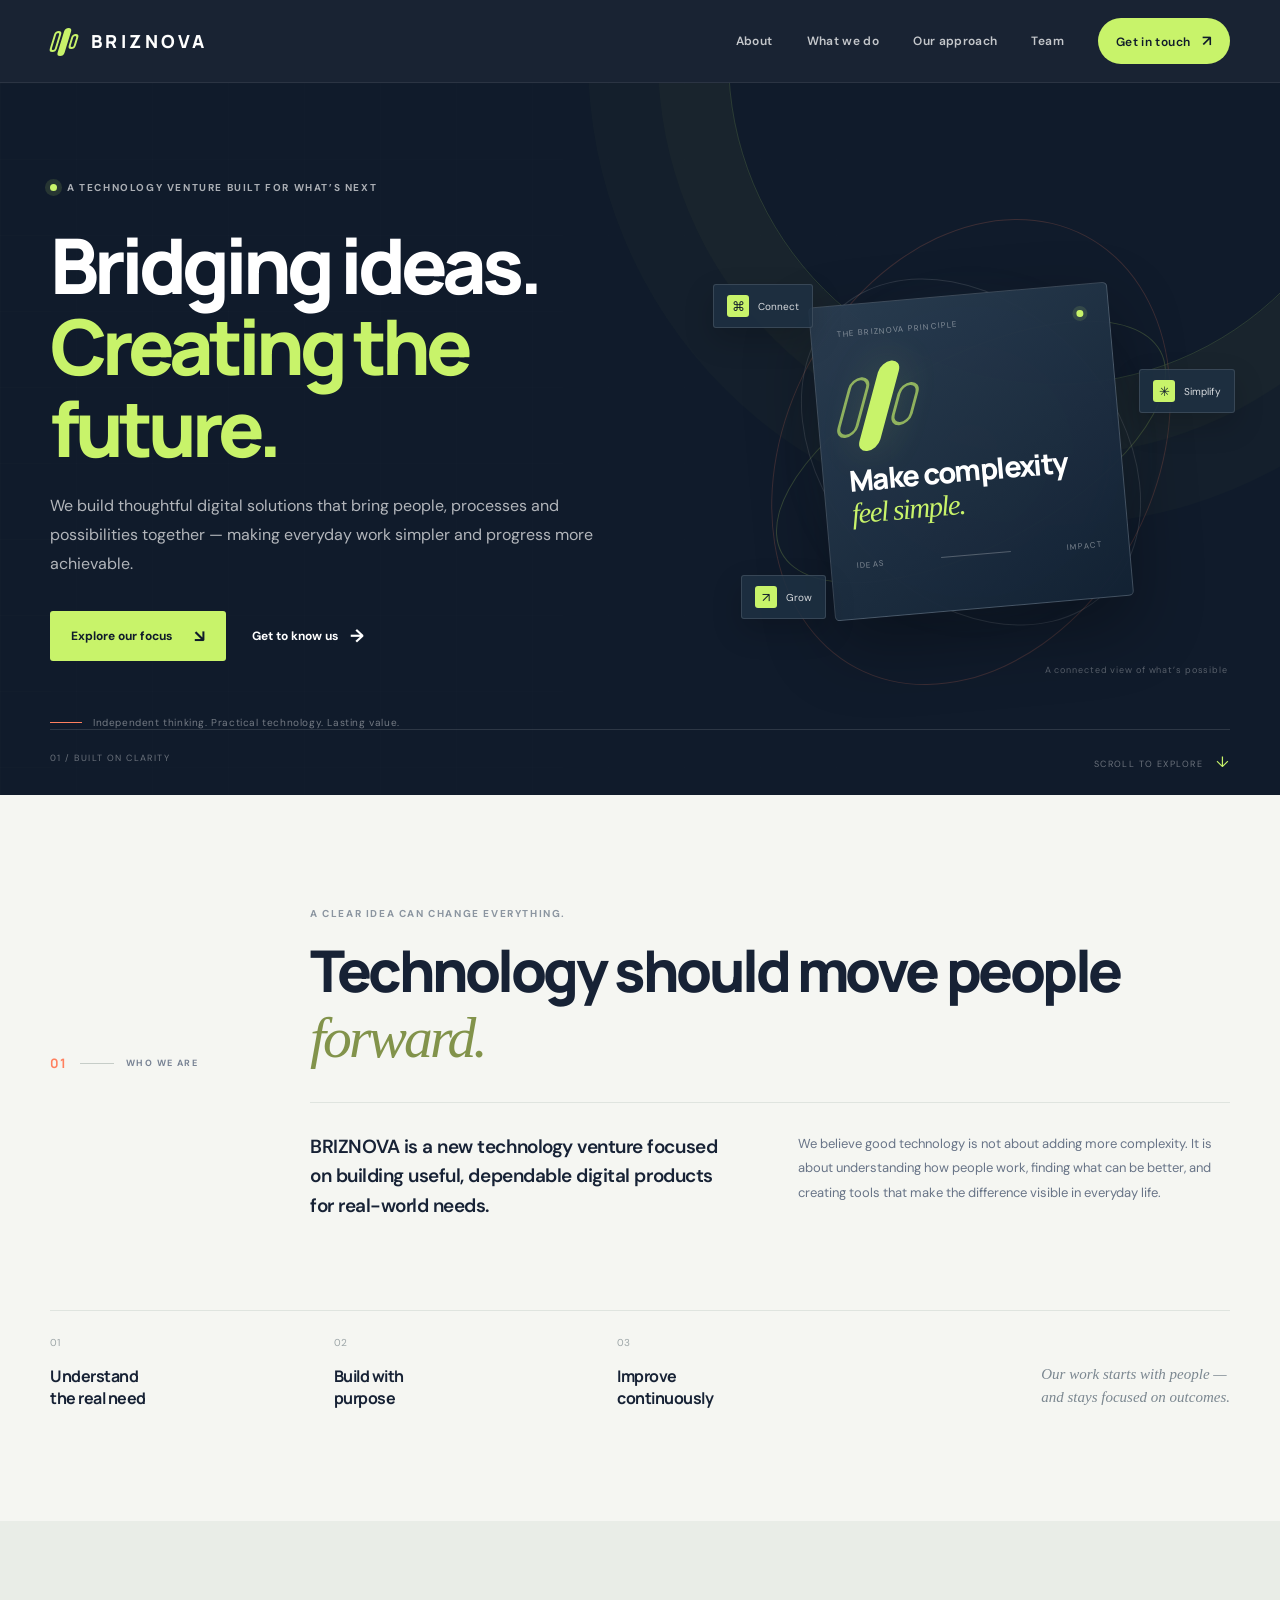
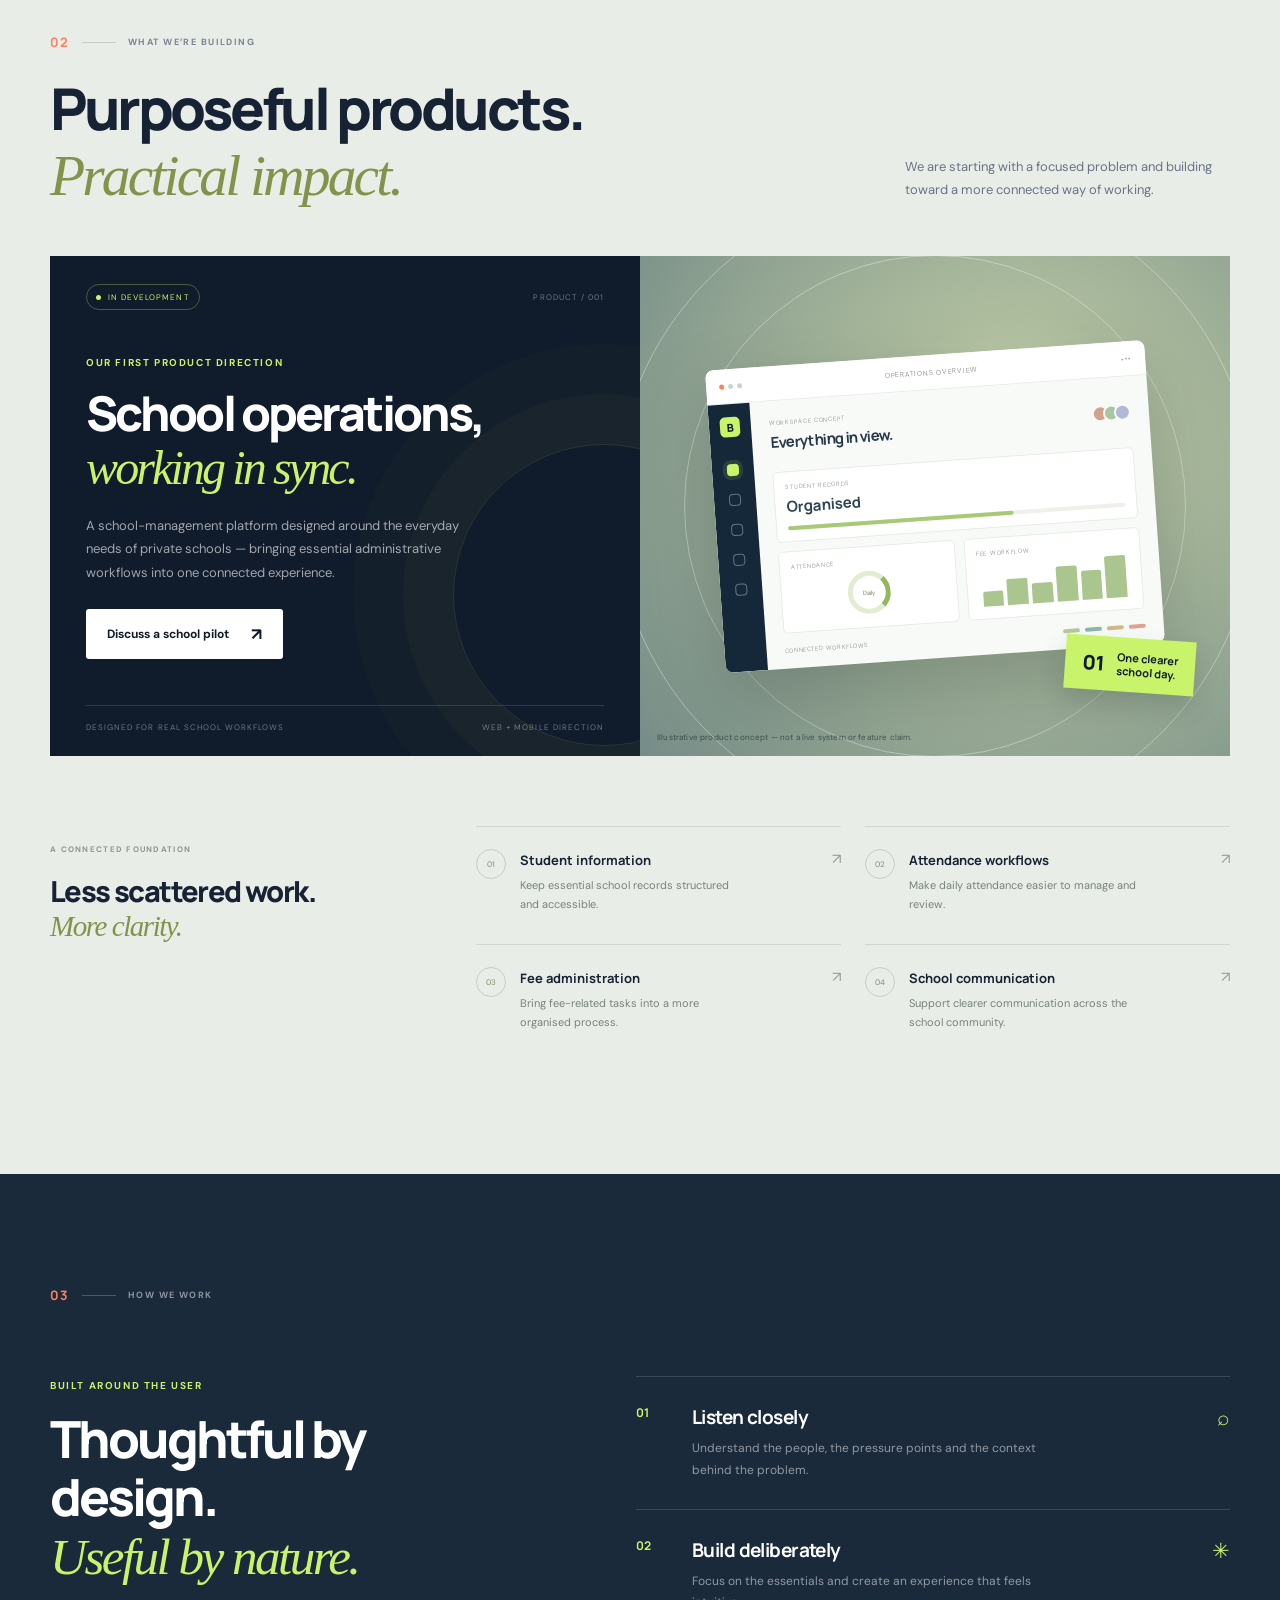
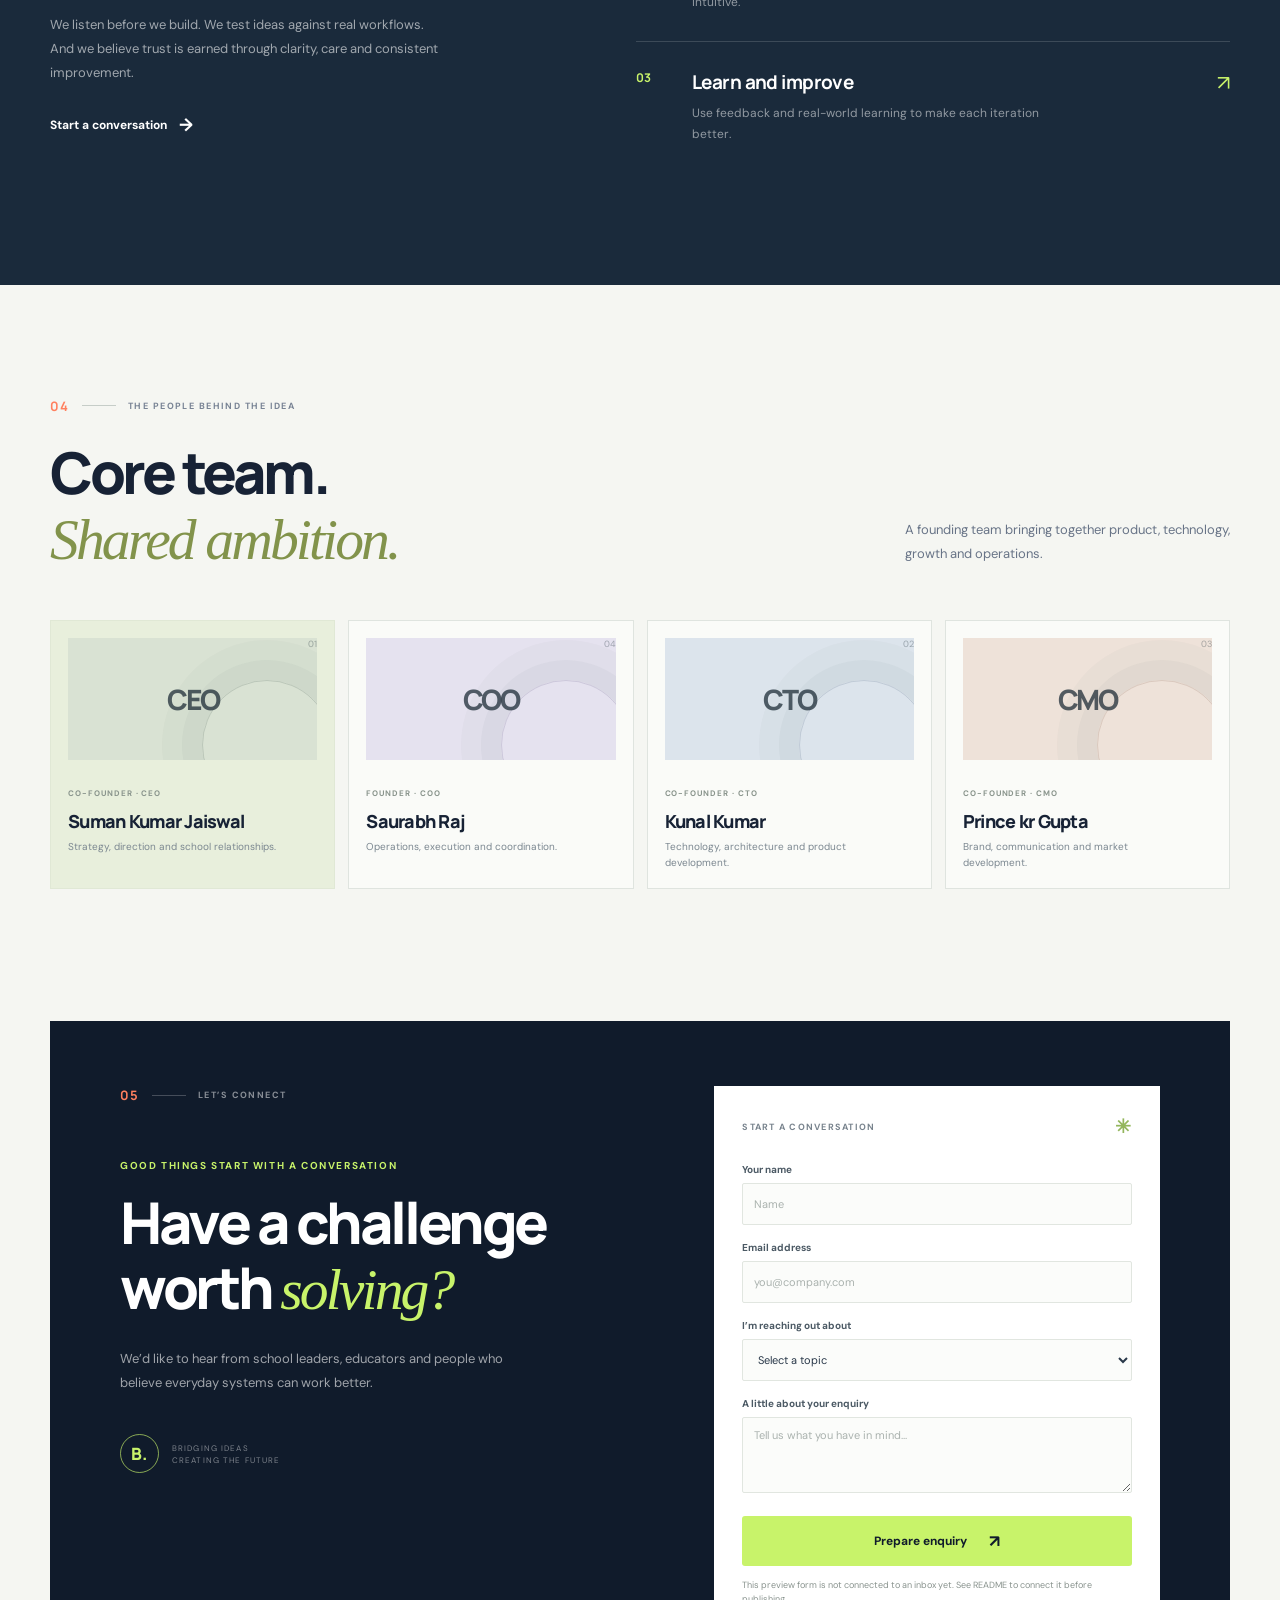
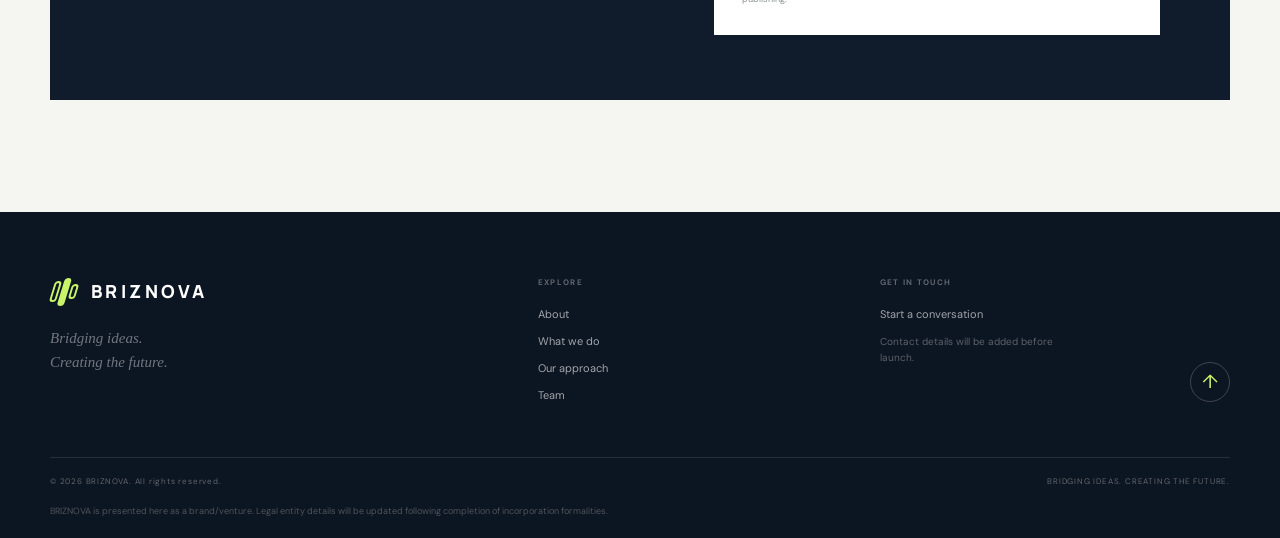
==== index.html @ 57940659 "fixed small issue" ====
<!DOCTYPE html>
<html lang="en">
<head>
  <meta charset="UTF-8" />
  <meta name="viewport" content="width=device-width, initial-scale=1.0" />
  <meta name="theme-color" content="#101b2b" />
  <meta name="description" content="BRIZNOVA builds thoughtful technology that connects people, simplifies operations and helps organisations move forward." />
  <meta property="og:title" content="BRIZNOVA — Bridging Ideas. Creating the Future." />
  <meta property="og:description" content="Practical technology. Connected experiences. A better way forward." />
  <meta property="og:type" content="website" />
  <title>BRIZNOVA — Bridging Ideas. Creating the Future.</title>
  <link rel="preconnect" href="https://fonts.googleapis.com" />
  <link rel="preconnect" href="https://fonts.gstatic.com" crossorigin />
  <link href="https://fonts.googleapis.com/css2?family=DM+Sans:wght@400;500;600;700&family=Manrope:wght@400;500;600;700;800&display=swap" rel="stylesheet" />
  <link rel="stylesheet" href="styles.css" />
</head>
<body>
  <a class="skip-link" href="#main">Skip to content</a>

  <header class="site-header" id="top">
    <div class="container nav-wrap">
      <a class="brand" href="#top" aria-label="BRIZNOVA home">
        <span class="brand-mark" aria-hidden="true"><span></span><span></span><span></span></span>
        <span class="brand-name">BRIZNOVA</span>
      </a>

      <button class="menu-toggle" type="button" aria-label="Open navigation" aria-expanded="false" aria-controls="primary-nav">
        <span></span><span></span>
      </button>

      <nav class="primary-nav" id="primary-nav" aria-label="Main navigation">
        <a href="#about">About</a>
        <a href="#focus">What we do</a>
        <a href="#approach">Our approach</a>
        <a href="#team">Team</a>
        <a class="nav-cta" href="#contact">Get in touch <span aria-hidden="true">↗</span></a>
      </nav>
    </div>
  </header>

  <main id="main">
    <section class="hero section-dark">
      <div class="hero-grid" aria-hidden="true"></div>
      <div class="container hero-inner">
        <div class="hero-copy reveal">
          <div class="eyebrow eyebrow-light"><span class="eyebrow-dot"></span> A technology venture built for what’s next</div>
          <h1>Bridging ideas.<br /><span class="text-gradient">Creating the future.</span></h1>
          <p class="hero-lede">We build thoughtful digital solutions that bring people, processes and possibilities together — making everyday work simpler and progress more achievable.</p>
          <div class="hero-actions">
            <a class="button button-lime" href="#focus">Explore our focus <span aria-hidden="true">↘</span></a>
            <a class="text-link text-link-light" href="#about">Get to know us <span aria-hidden="true">→</span></a>
          </div>
          <div class="hero-note"><span class="note-line"></span> Independent thinking. Practical technology. Lasting value.</div>
        </div>

        <div class="hero-art reveal" aria-label="Abstract illustration of connected systems">
          <div class="orbit orbit-one"></div>
          <div class="orbit orbit-two"></div>
          <div class="orbit orbit-three"></div>
          <div class="art-glow"></div>
          <div class="core-card">
            <div class="core-top"><span class="core-label">THE BRIZNOVA PRINCIPLE</span><span class="core-indicator"></span></div>
            <div class="core-symbol"><span class="symbol-a"></span><span class="symbol-b"></span><span class="symbol-c"></span></div>
            <div class="core-title">Make complexity<br /><em>feel simple.</em></div>
            <div class="core-bottom"><span>IDEAS</span><span class="core-dash"></span><span>IMPACT</span></div>
          </div>
          <div class="float-tag tag-connect"><span class="tag-icon">⌘</span><span>Connect</span></div>
          <div class="float-tag tag-simplify"><span class="tag-icon">✳</span><span>Simplify</span></div>
          <div class="float-tag tag-grow"><span class="tag-icon">↗</span><span>Grow</span></div>
          <div class="art-caption">A connected view of what’s possible</div>
        </div>
      </div>
      <div class="hero-bottom container"><span>01 / BUILT ON CLARITY</span><span class="scroll-cue">SCROLL TO EXPLORE <span aria-hidden="true">↓</span></span></div>
    </section>

    <section class="intro-section section-pad" id="about">
      <div class="container intro-grid">
        <div class="section-kicker reveal"><span>01</span><span class="kicker-line"></span><span>WHO WE ARE</span></div>
        <div class="intro-content reveal">
          <p class="overline">A clear idea can change everything.</p>
          <h2>Technology should move people <span class="serif-accent">forward.</span></h2>
          <div class="intro-lower">
            <p class="large-copy">BRIZNOVA is a new technology venture focused on building useful, dependable digital products for real-world needs.</p>
            <p class="body-copy">We believe good technology is not about adding more complexity. It is about understanding how people work, finding what can be better, and creating tools that make the difference visible in everyday life.</p>
          </div>
        </div>
      </div>
      <div class="container principle-row reveal">
        <div class="principle"><span class="principle-number">01</span><strong>Understand<br />the real need</strong></div>
        <div class="principle"><span class="principle-number">02</span><strong>Build with<br />purpose</strong></div>
        <div class="principle"><span class="principle-number">03</span><strong>Improve<br />continuously</strong></div>
        <div class="principle-note">Our work starts with people —<br />and stays focused on outcomes.</div>
      </div>
    </section>

    <section class="focus-section section-pad" id="focus">
      <div class="container">
        <div class="section-heading reveal">
          <div class="section-kicker"><span>02</span><span class="kicker-line"></span><span>WHAT WE’RE BUILDING</span></div>
          <div class="heading-row"><h2>Purposeful products.<br /><span class="serif-accent">Practical impact.</span></h2><p>We are starting with a focused problem and building toward a more connected way of working.</p></div>
        </div>

        <article class="product-card reveal">
          <div class="product-main">
            <div class="product-meta"><span class="status-pill"><span></span> IN DEVELOPMENT</span><span class="product-index">PRODUCT / 001</span></div>
            <div class="product-copy">
              <p class="overline overline-lime">OUR FIRST PRODUCT DIRECTION</p>
              <h3>School operations,<br /><em>working in sync.</em></h3>
              <p>A school-management platform designed around the everyday needs of private schools — bringing essential administrative workflows into one connected experience.</p>
              <a class="button button-light" href="#contact">Discuss a school pilot <span aria-hidden="true">↗</span></a>
            </div>
            <div class="product-foot"><span>DESIGNED FOR REAL SCHOOL WORKFLOWS</span><span>WEB + MOBILE DIRECTION</span></div>
          </div>
          <div class="product-visual" aria-label="Concept illustration of a school management dashboard">
            <div class="dashboard-window">
              <div class="window-bar"><div class="window-dots"><i></i><i></i><i></i></div><span>OPERATIONS OVERVIEW</span><span class="window-menu">•••</span></div>
              <div class="dashboard-body">
                <aside class="dashboard-rail"><div class="rail-logo">B</div><b class="rail-active"></b><b></b><b></b><b></b><b></b></aside>
                <div class="dashboard-content">
                  <div class="dashboard-greeting"><span><small>WORKSPACE CONCEPT</small><strong>Everything in view.</strong></span><span class="avatar-stack"><i></i><i></i><i></i></span></div>
                  <div class="metric-grid">
                    <div class="metric metric-wide"><small>STUDENT RECORDS</small><strong>Organised</strong><span class="metric-line"><i></i></span></div>
                    <div class="metric"><small>ATTENDANCE</small><div class="metric-ring"><span>Daily</span></div></div>
                    <div class="metric"><small>FEE WORKFLOW</small><div class="fee-bars"><i></i><i></i><i></i><i></i><i></i><i></i></div></div>
                  </div>
                  <div class="dashboard-bottom"><span>CONNECTED WORKFLOWS</span><div class="workflow-line"><i></i><i></i><i></i><i></i></div></div>
                </div>
              </div>
            </div>
            <div class="visual-sticker"><span>01</span><strong>One clearer<br />school day.</strong></div>
            <p class="visual-disclaimer">Illustrative product concept — not a live system or feature claim.</p>
          </div>
        </article>

        <div class="capability-grid reveal">
          <div class="capability-intro"><span class="mini-label">A CONNECTED FOUNDATION</span><h3>Less scattered work.<br /><span class="serif-accent">More clarity.</span></h3></div>
          <div class="capability"><span class="cap-icon">01</span><div><h4>Student information</h4><p>Keep essential school records structured and accessible.</p></div><span class="cap-arrow">↗</span></div>
          <div class="capability"><span class="cap-icon">02</span><div><h4>Attendance workflows</h4><p>Make daily attendance easier to manage and review.</p></div><span class="cap-arrow">↗</span></div>
          <div class="capability"><span class="cap-icon">03</span><div><h4>Fee administration</h4><p>Bring fee-related tasks into a more organised process.</p></div><span class="cap-arrow">↗</span></div>
          <div class="capability"><span class="cap-icon">04</span><div><h4>School communication</h4><p>Support clearer communication across the school community.</p></div><span class="cap-arrow">↗</span></div>
        </div>
      </div>
    </section>

    <section class="approach-section section-pad" id="approach">
      <div class="container approach-grid">
        <div class="approach-left reveal">
          <div class="section-kicker section-kicker-light"><span>03</span><span class="kicker-line"></span><span>HOW WE WORK</span></div>
          <p class="overline overline-lime">BUILT AROUND THE USER</p>
          <h2>Thoughtful by design.<br /><span class="serif-accent">Useful by nature.</span></h2>
          <p class="approach-text">We listen before we build. We test ideas against real workflows. And we believe trust is earned through clarity, care and consistent improvement.</p>
          <a class="text-link text-link-light" href="#contact">Start a conversation <span aria-hidden="true">→</span></a>
        </div>
        <div class="approach-steps reveal">
          <div class="approach-step"><span>01</span><div><h3>Listen closely</h3><p>Understand the people, the pressure points and the context behind the problem.</p></div><span class="step-symbol">⌕</span></div>
          <div class="approach-step"><span>02</span><div><h3>Build deliberately</h3><p>Focus on the essentials and create an experience that feels intuitive.</p></div><span class="step-symbol">✳</span></div>
          <div class="approach-step"><span>03</span><div><h3>Learn and improve</h3><p>Use feedback and real-world learning to make each iteration better.</p></div><span class="step-symbol">↗</span></div>
        </div>
      </div>
    </section>

    <section class="team-section section-pad" id="team">
      <div class="container">
        <div class="section-heading reveal">
          <div class="section-kicker"><span>04</span><span class="kicker-line"></span><span>THE PEOPLE BEHIND THE IDEA</span></div>
          <div class="heading-row"><h2>Core team.<br /><span class="serif-accent">Shared ambition.</span></h2><p>A founding team bringing together product, technology, growth and operations.</p></div>
        </div>
        <div class="team-grid reveal">
          <article class="team-card team-card-featured"><div class="team-avatar avatar-one"><span>CEO</span><i></i></div><div class="team-info"><span class="team-role">CO-FOUNDER · CEO</span><h3>Suman Kumar Jaiswal</h3><p>Strategy, direction and school relationships.</p></div><span class="team-card-number">01</span></article>
          <article class="team-card"><div class="team-avatar avatar-four"><span>COO</span><i></i></div><div class="team-info"><span class="team-role">FOUNDER · COO</span><h3>Saurabh Raj</h3><p>Operations, execution and coordination.</p></div><span class="team-card-number">04</span></article>
          <article class="team-card"><div class="team-avatar avatar-two"><span>CTO</span><i></i></div><div class="team-info"><span class="team-role">CO-FOUNDER · CTO</span><h3>Kunal Kumar</h3><p>Technology, architecture and product development.</p></div><span class="team-card-number">02</span></article>
          <article class="team-card"><div class="team-avatar avatar-three"><span>CMO</span><i></i></div><div class="team-info"><span class="team-role">CO-FOUNDER · CMO</span><h3>Prince kr Gupta</h3><p>Brand, communication and market development.</p></div><span class="team-card-number">03</span></article>
        </div>
        <!-- <p class="team-note">Founder names and role descriptions are editable in <code>index.html</code>. Add approved biographies and photographs when ready.</p> -->
      </div>
    </section>

    <section class="contact-section section-pad" id="contact">
      <div class="container contact-panel reveal">
        <div class="contact-copy">
          <div class="section-kicker section-kicker-light"><span>05</span><span class="kicker-line"></span><span>LET’S CONNECT</span></div>
          <p class="overline overline-lime">GOOD THINGS START WITH A CONVERSATION</p>
          <h2>Have a challenge<br />worth <span class="serif-accent">solving?</span></h2>
          <p>We’d like to hear from school leaders, educators and people who believe everyday systems can work better.</p>
          <div class="contact-stamp"><span class="stamp-mark">B.</span><span>BRIDGING IDEAS<br />CREATING THE FUTURE</span></div>
        </div>
        <div class="contact-form-wrap">
          <form class="contact-form" id="contact-form">
            <div class="form-heading"><span>START A CONVERSATION</span><span class="form-star">✳</span></div>
            <label for="name">Your name</label>
            <input id="name" name="name" type="text" placeholder="Name" autocomplete="name" required />
            <label for="email">Email address</label>
            <input id="email" name="email" type="email" placeholder="you@company.com" autocomplete="email" required />
            <label for="interest">I’m reaching out about</label>
            <select id="interest" name="interest" required>
              <option value="" disabled selected>Select a topic</option>
              <option>School pilot or product discussion</option>
              <option>Partnership</option>
              <option>General enquiry</option>
            </select>
            <label for="message">A little about your enquiry</label>
            <textarea id="message" name="message" rows="3" placeholder="Tell us what you have in mind..."></textarea>
            <button class="button button-lime form-submit" type="submit">Prepare enquiry <span aria-hidden="true">↗</span></button>
            <p class="form-status" id="form-status" role="status" aria-live="polite">This preview form is not connected to an inbox yet. See README to connect it before publishing.</p>
          </form>
        </div>
      </div>
    </section>
  </main>

  <footer class="site-footer">
    <div class="container footer-main">
      <div class="footer-brand-block">
        <a class="brand brand-footer" href="#top" aria-label="BRIZNOVA home"><span class="brand-mark" aria-hidden="true"><span></span><span></span><span></span></span><span class="brand-name">BRIZNOVA</span></a>
        <p>Bridging ideas.<br />Creating the future.</p>
      </div>
      <div class="footer-links"><span class="footer-label">EXPLORE</span><a href="#about">About</a><a href="#focus">What we do</a><a href="#approach">Our approach</a><a href="#team">Team</a></div>
      <div class="footer-links"><span class="footer-label">GET IN TOUCH</span><a href="#contact">Start a conversation</a><span class="footer-muted">Contact details will be added before launch.</span></div>
      <a class="back-top" href="#top" aria-label="Back to top">↑</a>
    </div>
    <div class="container footer-bottom"><span>© <span id="current-year"></span> BRIZNOVA. All rights reserved.</span><span>BRIDGING IDEAS. CREATING THE FUTURE.</span></div>
    <div class="container legal-note">BRIZNOVA is presented here as a brand/venture. Legal entity details will be updated following completion of incorporation formalities.</div>
  </footer>

  <script src="script.js"></script>
</body>
</html>
---- styles.css ----
:root {
  --navy: #101b2b;
  --navy-2: #17263b;
  --ink: #172235;
  --muted: #687487;
  --paper: #f5f6f2;
  --white: #fff;
  --line: #dfe4df;
  --lime: #c8f36a;
  --lime-2: #d9fb8e;
  --orange: #ff805f;
  --font-body: "DM Sans", sans-serif;
  --font-display: "Manrope", sans-serif;
  --container: 1180px;
}

* { box-sizing: border-box; }
html { scroll-behavior: smooth; scroll-padding-top: 86px; }
body { margin: 0; color: var(--ink); background: var(--paper); font-family: var(--font-body); -webkit-font-smoothing: antialiased; }
a { color: inherit; text-decoration: none; }
button, input, select, textarea { font: inherit; }
button, a { -webkit-tap-highlight-color: transparent; }
.container { width: min(var(--container), calc(100% - 56px)); margin: 0 auto; }
.section-pad { padding: 112px 0; }
.skip-link { position: absolute; top: -60px; left: 16px; z-index: 1000; padding: 12px 16px; background: var(--lime); color: var(--navy); border-radius: 8px; font-weight: 700; }
.skip-link:focus { top: 12px; }

/* Header */
.site-header { position: sticky; top: 0; z-index: 50; background: rgba(16, 27, 43, .96); border-bottom: 1px solid rgba(255,255,255,.08); backdrop-filter: blur(16px); }
.nav-wrap { min-height: 82px; display: flex; align-items: center; justify-content: space-between; gap: 36px; }
.brand { display: inline-flex; align-items: center; gap: 12px; color: #fff; white-space: nowrap; }
.brand-name { font: 800 18px/1 var(--font-display); letter-spacing: .19em; }
.brand-mark { width: 29px; height: 29px; display: inline-flex; align-items: center; justify-content: center; gap: 2px; transform: skew(-17deg); }
.brand-mark span { display: block; height: 21px; width: 7px; border: 2px solid var(--lime); border-radius: 5px; }
.brand-mark span:nth-child(2) { height: 28px; background: var(--lime); }
.brand-mark span:nth-child(3) { height: 15px; }
.primary-nav { display: flex; align-items: center; gap: 34px; color: rgba(255,255,255,.75); font-size: 12px; font-weight: 600; letter-spacing: .03em; }
.primary-nav a:not(.nav-cta) { transition: color .2s ease; }
.primary-nav a:not(.nav-cta):hover { color: var(--lime); }
.nav-cta { color: var(--navy); background: var(--lime); border-radius: 999px; padding: 13px 18px; transition: transform .2s ease, background .2s ease; }
.nav-cta:hover { transform: translateY(-2px); background: var(--lime-2); }
.nav-cta span { margin-left: 8px; font-size: 15px; }
.menu-toggle { display: none; }

/* Hero */
.section-dark { position: relative; overflow: hidden; color: #fff; background: var(--navy); }
.hero { min-height: 675px; padding: 92px 0 0; }
.hero-grid { position: absolute; inset: 0; opacity: .2; background-image: linear-gradient(rgba(255,255,255,.045) 1px, transparent 1px), linear-gradient(90deg, rgba(255,255,255,.045) 1px, transparent 1px); background-size: 76px 76px; mask-image: linear-gradient(90deg, black, transparent 88%); }
.hero::before { content: ""; position: absolute; width: 650px; height: 650px; top: -350px; right: -100px; border-radius: 50%; border: 1px solid rgba(200,243,106,.15); box-shadow: 0 0 0 70px rgba(200,243,106,.025), 0 0 0 140px rgba(200,243,106,.018); }
.hero-inner { position: relative; z-index: 1; display: grid; grid-template-columns: 1.08fr .92fr; align-items: center; gap: 52px; min-height: 510px; }
.eyebrow, .overline, .mini-label, .footer-label { font-size: 10px; font-weight: 700; letter-spacing: .16em; text-transform: uppercase; }
.eyebrow { display: inline-flex; align-items: center; gap: 10px; }
.eyebrow-light { color: rgba(255,255,255,.65); }
.eyebrow-dot { width: 7px; height: 7px; border-radius: 50%; background: var(--lime); box-shadow: 0 0 0 5px rgba(200,243,106,.12); }
h1, h2, h3, h4, p { margin-top: 0; }
.hero h1 { margin: 28px 0 24px; font: 800 clamp(48px, 6vw, 78px)/1.06 var(--font-display); letter-spacing: -.065em; }
.text-gradient { color: var(--lime); }
.hero-lede { max-width: 555px; margin-bottom: 32px; color: rgba(255,255,255,.68); font-size: 16px; line-height: 1.8; }
.hero-actions { display: flex; align-items: center; gap: 26px; flex-wrap: wrap; }
.button { display: inline-flex; align-items: center; justify-content: center; gap: 22px; min-height: 50px; padding: 0 21px; border: 0; border-radius: 3px; font-size: 12px; font-weight: 700; cursor: pointer; transition: transform .2s ease, box-shadow .2s ease, background .2s ease; }
.button:hover { transform: translateY(-3px); box-shadow: 0 10px 24px rgba(0,0,0,.14); }
.button-lime { color: var(--navy); background: var(--lime); }
.button-lime:hover { background: var(--lime-2); }
.button span { font-size: 17px; }
.text-link { display: inline-flex; align-items: center; gap: 12px; font-size: 12px; font-weight: 700; }
.text-link span { font-size: 18px; transition: transform .2s ease; }
.text-link:hover span { transform: translateX(4px); }
.text-link-light { color: #fff; }
.hero-note { display: flex; align-items: center; gap: 11px; margin-top: 55px; color: rgba(255,255,255,.42); font-size: 10px; letter-spacing: .06em; }
.note-line { width: 32px; height: 1px; background: var(--orange); }
.hero-bottom { position: relative; display: flex; justify-content: space-between; padding: 22px 0 23px; border-top: 1px solid rgba(255,255,255,.12); color: rgba(255,255,255,.38); font-size: 9px; letter-spacing: .16em; }
.scroll-cue span { color: var(--lime); margin-left: 9px; font-size: 15px; }

/* Hero illustration */
.hero-art { position: relative; min-height: 465px; display: flex; align-items: center; justify-content: center; }
.art-glow { position: absolute; width: 350px; height: 350px; border-radius: 50%; background: radial-gradient(circle, rgba(200,243,106,.16), rgba(97,142,146,.09) 44%, transparent 70%); filter: blur(15px); }
.orbit { position: absolute; border: 1px solid rgba(200,243,106,.2); border-radius: 50%; transform: rotate(-28deg); }
.orbit-one { width: 430px; height: 190px; }
.orbit-two { width: 390px; height: 290px; transform: rotate(47deg); border-color: rgba(255,255,255,.12); }
.orbit-three { width: 490px; height: 370px; transform: rotate(-62deg); border-color: rgba(255,128,95,.18); }
.core-card { position: relative; z-index: 2; width: 300px; min-height: 315px; padding: 23px 25px; background: linear-gradient(145deg, rgba(42,61,81,.96), rgba(19,34,52,.96)); border: 1px solid rgba(255,255,255,.16); border-radius: 5px; box-shadow: 0 28px 70px rgba(0,0,0,.32); transform: rotate(-5deg); }
.core-top, .core-bottom { display: flex; align-items: center; justify-content: space-between; }
.core-label { color: rgba(255,255,255,.44); font-size: 8px; letter-spacing: .15em; }
.core-indicator { width: 7px; height: 7px; background: var(--lime); border-radius: 50%; box-shadow: 0 0 0 4px rgba(200,243,106,.12); }
.core-symbol { display: flex; align-items: center; gap: 5px; height: 105px; margin-top: 17px; }
.core-symbol span { width: 21px; border: 3px solid var(--lime); border-radius: 12px; transform: skew(-20deg); }
.symbol-a { height: 59px; opacity: .65; }
.symbol-b { height: 88px; background: var(--lime); box-shadow: 0 0 40px rgba(200,243,106,.2); }
.symbol-c { height: 42px; opacity: .65; }
.core-title { margin-top: 4px; color: #fff; font: 800 29px/1.12 var(--font-display); letter-spacing: -.055em; }
.core-title em { color: var(--lime); font-family: Georgia, serif; font-weight: 400; }
.core-bottom { margin-top: 30px; color: rgba(255,255,255,.43); font-size: 8px; letter-spacing: .17em; }
.core-dash { width: 70px; height: 1px; background: rgba(255,255,255,.25); }
.float-tag { position: absolute; z-index: 3; display: flex; align-items: center; gap: 9px; padding: 10px 13px; border: 1px solid rgba(255,255,255,.12); border-radius: 3px; background: rgba(30,48,67,.88); color: rgba(255,255,255,.83); font-size: 10px; box-shadow: 0 12px 30px rgba(0,0,0,.18); }
.tag-icon { display: grid; place-items: center; width: 22px; height: 22px; color: var(--navy); background: var(--lime); border-radius: 3px; font-size: 13px; }
.tag-connect { top: 65px; left: 2px; }
.tag-simplify { right: -5px; top: 150px; }
.tag-grow { bottom: 65px; left: 30px; }
.art-caption { position: absolute; bottom: 8px; right: 2px; color: rgba(255,255,255,.3); font-size: 9px; letter-spacing: .1em; }

/* Intro */
.intro-section { background: var(--paper); }
.intro-grid { display: grid; grid-template-columns: 220px 1fr; gap: 40px; }
.section-kicker { display: flex; align-items: center; gap: 12px; color: #788394; font-size: 9px; font-weight: 700; letter-spacing: .16em; }
.section-kicker > span:first-child { color: var(--orange); font: 700 13px var(--font-display); }
.kicker-line { width: 34px; height: 1px; background: #c6cdc8; }
.overline { margin-bottom: 18px; color: #8b95a0; }
.intro-content h2, .section-heading h2, .approach-left h2, .contact-copy h2 { margin: 0; font: 800 clamp(38px, 4.5vw, 58px)/1.13 var(--font-display); letter-spacing: -.06em; }
.serif-accent { color: #82934b; font-family: Georgia, serif; font-weight: 400; font-style: italic; letter-spacing: -.05em; }
.intro-lower { display: grid; grid-template-columns: 1fr 1fr; gap: 55px; margin-top: 32px; padding-top: 29px; border-top: 1px solid var(--line); }
.large-copy { max-width: 410px; margin: 0; font-size: 19px; line-height: 1.55; font-weight: 600; letter-spacing: -.025em; }
.body-copy { max-width: 450px; margin: 0; color: var(--muted); font-size: 13px; line-height: 1.9; }
.principle-row { display: grid; grid-template-columns: repeat(3, 1fr) 1.25fr; gap: 20px; margin-top: 90px; padding-top: 25px; border-top: 1px solid var(--line); }
.principle { display: flex; flex-direction: column; gap: 17px; }
.principle-number { color: #9ca5a7; font-size: 10px; }
.principle strong { font: 700 16px/1.35 var(--font-display); letter-spacing: -.03em; }
.principle-note { align-self: end; justify-self: end; color: #7b8790; font: italic 15px/1.55 Georgia, serif; }

/* Focus */
.focus-section { background: #e9ede7; }
.section-heading { margin-bottom: 48px; }
.heading-row { display: flex; justify-content: space-between; align-items: end; gap: 35px; margin-top: 25px; }
.heading-row p { max-width: 325px; margin: 0 0 7px; color: var(--muted); font-size: 13px; line-height: 1.8; }
.product-card { display: grid; grid-template-columns: 1fr 1fr; min-height: 500px; overflow: hidden; background: var(--navy); color: #fff; }
.product-main { position: relative; display: flex; flex-direction: column; justify-content: space-between; min-height: 500px; padding: 28px 36px 24px; overflow: hidden; }
.product-main::after { content: ""; position: absolute; right: -115px; bottom: 10px; width: 300px; height: 300px; border: 1px solid rgba(200,243,106,.12); border-radius: 50%; box-shadow: 0 0 0 50px rgba(200,243,106,.025), 0 0 0 100px rgba(200,243,106,.02); }
.product-meta, .product-foot { position: relative; z-index: 1; display: flex; justify-content: space-between; align-items: center; gap: 15px; color: rgba(255,255,255,.4); font-size: 8px; letter-spacing: .13em; }
.status-pill { display: inline-flex; align-items: center; gap: 7px; padding: 7px 9px; border: 1px solid rgba(200,243,106,.3); border-radius: 50px; color: var(--lime); }
.status-pill span { width: 5px; height: 5px; background: var(--lime); border-radius: 50%; }
.product-copy { position: relative; z-index: 1; padding: 34px 0; }
.overline-lime { color: var(--lime); }
.product-copy h3 { margin: 0 0 19px; font: 800 clamp(34px, 4vw, 48px)/1.1 var(--font-display); letter-spacing: -.06em; }
.product-copy h3 em { color: var(--lime); font-family: Georgia, serif; font-weight: 400; }
.product-copy > p:not(.overline) { max-width: 390px; margin-bottom: 25px; color: rgba(255,255,255,.61); font-size: 13px; line-height: 1.8; }
.button-light { color: var(--navy); background: #fff; }
.button-light:hover { background: var(--lime-2); }
.product-foot { padding-top: 16px; border-top: 1px solid rgba(255,255,255,.13); }
.product-visual { position: relative; display: flex; align-items: center; justify-content: center; min-height: 500px; overflow: hidden; background: radial-gradient(circle at 64% 40%, #dce8bf 0, #aebd9e 30%, #758c87 100%); }
.product-visual::before, .product-visual::after { content: ""; position: absolute; width: 500px; height: 500px; border: 1px solid rgba(255,255,255,.35); border-radius: 50%; }
.product-visual::after { width: 640px; height: 640px; }
.dashboard-window { position: relative; z-index: 2; width: min(88%, 440px); min-height: 300px; padding: 0; overflow: hidden; background: #f8faf7; border-radius: 8px; box-shadow: 0 28px 70px rgba(17,33,40,.25); transform: rotate(-4deg); }
.window-bar { display: flex; align-items: center; justify-content: space-between; height: 35px; padding: 0 13px; background: #fff; border-bottom: 1px solid #e9eee8; color: #929d99; font-size: 7px; letter-spacing: .11em; }
.window-dots { display: flex; gap: 4px; }
.window-dots i { width: 5px; height: 5px; background: #cbd4cb; border-radius: 50%; }
.window-dots i:first-child { background: var(--orange); }
.window-menu { letter-spacing: .12em; }
.dashboard-body { display: flex; min-height: 265px; }
.dashboard-rail { display: flex; flex-direction: column; align-items: center; gap: 18px; width: 42px; padding: 13px 0; background: #15283a; }
.rail-logo { display: grid; place-items: center; width: 20px; height: 20px; margin-bottom: 9px; border-radius: 5px; color: var(--navy); background: var(--lime); font: 800 11px var(--font-display); }
.dashboard-rail b { width: 12px; height: 12px; border: 1px solid rgba(255,255,255,.35); border-radius: 4px; }
.dashboard-rail .rail-active { border-color: var(--lime); background: var(--lime); box-shadow: 0 0 0 4px rgba(200,243,106,.12); }
.dashboard-content { flex: 1; padding: 18px 18px 14px; }
.dashboard-greeting { display: flex; justify-content: space-between; align-items: center; margin-bottom: 19px; }
.dashboard-greeting small, .metric small { display: block; margin-bottom: 5px; color: #9ba59f; font-size: 6px; letter-spacing: .12em; }
.dashboard-greeting strong { color: #283849; font: 700 15px var(--font-display); letter-spacing: -.04em; }
.avatar-stack { display: flex; padding-left: 8px; }
.avatar-stack i { width: 17px; height: 17px; margin-left: -6px; border: 2px solid #f8faf7; border-radius: 50%; background: #d3a18e; }
.avatar-stack i:nth-child(2) { background: #a9c6a2; }
.avatar-stack i:nth-child(3) { background: #b2b9d8; }
.metric-grid { display: grid; grid-template-columns: 1fr 1fr; gap: 9px; }
.metric { min-height: 82px; padding: 11px; border: 1px solid #e7ede6; border-radius: 5px; background: #fff; }
.metric-wide { grid-column: span 2; min-height: 68px; }
.metric strong { color: #2e4653; font: 700 15px var(--font-display); }
.metric-line { display: block; width: 100%; height: 4px; margin-top: 9px; border-radius: 6px; background: #edf1e9; }
.metric-line i { display: block; width: 67%; height: 100%; border-radius: 6px; background: #a8ca76; }
.metric-ring { display: grid; place-items: center; width: 43px; height: 43px; margin: 5px auto 0; border: 5px solid #e1ecd0; border-right-color: #93b75d; border-radius: 50%; color: #758b62; font-size: 6px; }
.fee-bars { display: flex; align-items: end; gap: 4px; height: 44px; padding: 0 4px; }
.fee-bars i { flex: 1; border-radius: 2px 2px 0 0; background: #aac58d; }
.fee-bars i:nth-child(1) { height: 35%; }.fee-bars i:nth-child(2) { height: 60%; }.fee-bars i:nth-child(3) { height: 45%; }.fee-bars i:nth-child(4) { height: 80%; }.fee-bars i:nth-child(5) { height: 65%; }.fee-bars i:nth-child(6) { height: 95%; }
.dashboard-bottom { display: flex; align-items: center; justify-content: space-between; margin-top: 13px; color: #9ba59f; font-size: 6px; letter-spacing: .1em; }
.workflow-line { display: flex; gap: 5px; }
.workflow-line i { width: 17px; height: 4px; border-radius: 3px; background: #b4ca9d; }
.workflow-line i:nth-child(2) { background: #8db8ae; }.workflow-line i:nth-child(3) { background: #d0b887; }.workflow-line i:nth-child(4) { background: #e0a28d; }
.visual-sticker { position: absolute; z-index: 3; right: 6%; bottom: 13%; display: flex; gap: 13px; align-items: center; padding: 13px 17px; background: var(--lime); color: var(--navy); box-shadow: 0 12px 25px rgba(35,55,49,.17); transform: rotate(4deg); }
.visual-sticker span { font: 800 20px var(--font-display); }
.visual-sticker strong { font: 700 11px/1.25 var(--font-display); }
.visual-disclaimer { position: absolute; z-index: 3; left: 17px; bottom: 14px; margin: 0; color: rgba(18,35,41,.62); font-size: 8px; letter-spacing: .02em; }
.capability-grid { display: grid; grid-template-columns: 1.1fr 1fr 1fr; gap: 0 24px; margin-top: 70px; }
.capability-intro { grid-row: span 2; padding: 10px 25px 0 0; }
.mini-label { color: #8b9690; font-size: 8px; }
.capability-intro h3 { margin: 18px 0 0; font: 800 29px/1.17 var(--font-display); letter-spacing: -.055em; }
.capability { display: flex; align-items: flex-start; gap: 14px; min-height: 118px; padding: 22px 0; border-top: 1px solid #cfd7ce; }
.cap-icon { display: grid; place-items: center; flex: 0 0 30px; width: 30px; height: 30px; border: 1px solid #c4cec2; border-radius: 50%; color: #81906e; font-size: 8px; }
.capability h4 { margin: 2px 0 7px; font: 700 13px var(--font-display); }
.capability p { max-width: 230px; margin: 0; color: #77837e; font-size: 11px; line-height: 1.65; }
.cap-arrow { margin-left: auto; color: #95a18e; font-size: 15px; }

/* Approach */
.approach-section { color: #fff; background: #1a2a3b; }
.approach-grid { display: grid; grid-template-columns: .9fr 1.1fr; gap: 100px; }
.section-kicker-light { color: rgba(255,255,255,.5); }
.section-kicker-light .kicker-line { background: rgba(255,255,255,.22); }
.approach-left .overline { margin-top: 75px; }
.approach-left h2 { font-size: clamp(38px, 4vw, 52px); }
.approach-left .serif-accent { color: var(--lime); }
.approach-text { max-width: 390px; margin: 27px 0 28px; color: rgba(255,255,255,.59); font-size: 13px; line-height: 1.85; }
.approach-steps { padding-top: 90px; }
.approach-step { display: grid; grid-template-columns: 38px 1fr 35px; gap: 18px; align-items: start; padding: 27px 0; border-top: 1px solid rgba(255,255,255,.15); }
.approach-step > span:first-child { color: var(--lime); font: 700 12px var(--font-display); }
.approach-step h3 { margin: 0 0 8px; font: 700 19px var(--font-display); letter-spacing: -.03em; }
.approach-step p { max-width: 380px; margin: 0; color: rgba(255,255,255,.52); font-size: 12px; line-height: 1.8; }
.step-symbol { justify-self: end; color: var(--lime); font-size: 21px; }

/* Team */
.team-section { background: var(--paper); }
.team-grid { display: grid; grid-template-columns: repeat(4, 1fr); gap: 13px; }
.team-card { position: relative; min-height: 260px; padding: 17px; border: 1px solid var(--line); background: rgba(255,255,255,.46); transition: transform .25s ease, background .25s ease, border-color .25s ease; }
.team-card:hover { transform: translateY(-5px); background: #fff; border-color: #c9d3c7; }
.team-card-featured { background: #e8efdc; border-color: #e0e8d5; }
.team-avatar { position: relative; display: grid; place-items: center; width: 100%; height: 122px; overflow: hidden; margin-bottom: 20px; background: #d9e2d3; }
.team-avatar span { position: relative; z-index: 2; color: rgba(22,38,48,.72); font: 800 28px var(--font-display); letter-spacing: -.08em; }
.team-avatar i { position: absolute; right: -15px; bottom: -50px; width: 130px; height: 130px; border: 1px solid rgba(33,58,52,.16); border-radius: 50%; box-shadow: 0 0 0 20px rgba(33,58,52,.035), 0 0 0 40px rgba(33,58,52,.025); }
.avatar-two { background: #dce4ec; }.avatar-two i { border-color: rgba(45,71,99,.16); }
.avatar-three { background: #eee2d9; }.avatar-three i { border-color: rgba(113,73,50,.16); }
.avatar-four { background: #e5e2ef; }.avatar-four i { border-color: rgba(77,66,111,.16); }
.team-role { color: #89948c; font-size: 8px; font-weight: 700; letter-spacing: .12em; }
.team-info h3 { margin: 8px 0 6px; font: 800 18px var(--font-display); letter-spacing: -.04em; }
.team-info p { max-width: 210px; margin: 0; color: #7b8790; font-size: 10px; line-height: 1.6; }
.team-card-number { position: absolute; right: 17px; top: 17px; color: rgba(31,48,58,.35); font-size: 9px; }
.team-note { margin: 17px 0 0; color: #87918d; font-size: 10px; }
.team-note code { color: #58675d; }

/* Contact */
.contact-section { padding-top: 20px; background: var(--paper); }
.contact-panel { display: grid; grid-template-columns: 1fr .85fr; gap: 70px; padding: 65px 70px; color: #fff; background: var(--navy); }
.contact-copy .overline { margin-top: 55px; }
.contact-copy h2 { font-size: clamp(39px, 4.5vw, 58px); }
.contact-copy .serif-accent { color: var(--lime); }
.contact-copy > p:not(.overline) { max-width: 400px; margin: 25px 0 40px; color: rgba(255,255,255,.6); font-size: 13px; line-height: 1.8; }
.contact-stamp { display: flex; align-items: center; gap: 13px; color: rgba(255,255,255,.45); font-size: 8px; line-height: 1.5; letter-spacing: .14em; }
.stamp-mark { display: grid; place-items: center; width: 39px; height: 39px; border: 1px solid rgba(200,243,106,.65); border-radius: 50%; color: var(--lime); font: 800 17px var(--font-display); }
.contact-form-wrap { align-self: center; padding: 28px; background: #fff; color: var(--ink); }
.form-heading { display: flex; justify-content: space-between; align-items: center; margin-bottom: 24px; color: #78838d; font-size: 9px; font-weight: 700; letter-spacing: .14em; }
.form-star { color: #93b65c; font-size: 19px; }
.contact-form label { display: block; margin: 16px 0 7px; color: #4b5964; font-size: 10px; font-weight: 700; }
.contact-form input, .contact-form select, .contact-form textarea { width: 100%; min-height: 42px; padding: 10px 11px; border: 1px solid #e1e6e0; border-radius: 2px; outline: none; color: #293849; background: #fbfcfa; font-size: 11px; transition: border-color .2s ease, box-shadow .2s ease; }
.contact-form textarea { resize: vertical; min-height: 76px; }
.contact-form input:focus, .contact-form select:focus, .contact-form textarea:focus { border-color: #9bbd64; box-shadow: 0 0 0 3px rgba(200,243,106,.2); }
.contact-form input::placeholder, .contact-form textarea::placeholder { color: #aab2ae; }
.form-submit { width: 100%; margin-top: 18px; }
.form-status { min-height: 28px; margin: 12px 0 0; color: #89938e; font-size: 9px; line-height: 1.6; }

/* Footer */
.site-footer { color: #fff; background: #0c1522; }
.footer-main { position: relative; display: grid; grid-template-columns: 1.5fr 1fr 1.2fr; gap: 50px; padding: 65px 0 55px; }
.brand-footer { margin-bottom: 20px; }
.footer-brand-block p { margin: 0; color: rgba(255,255,255,.42); font: italic 15px/1.6 Georgia, serif; }
.footer-links { display: flex; flex-direction: column; align-items: flex-start; gap: 13px; color: rgba(255,255,255,.62); font-size: 11px; }
.footer-label { margin-bottom: 7px; color: rgba(255,255,255,.35); font-size: 8px; }
.footer-links a:hover { color: var(--lime); }
.footer-muted { max-width: 180px; color: rgba(255,255,255,.33); font-size: 10px; line-height: 1.6; }
.back-top { position: absolute; right: 0; bottom: 55px; display: grid; place-items: center; width: 40px; height: 40px; border: 1px solid rgba(255,255,255,.2); border-radius: 50%; color: var(--lime); font-size: 19px; transition: background .2s ease, color .2s ease; }
.back-top:hover { color: var(--navy); background: var(--lime); }
.footer-bottom { display: flex; justify-content: space-between; gap: 20px; padding: 18px 0; border-top: 1px solid rgba(255,255,255,.1); color: rgba(255,255,255,.35); font-size: 8px; letter-spacing: .1em; }
.legal-note { padding: 0 0 20px; color: rgba(255,255,255,.27); font-size: 9px; line-height: 1.6; }

/* Motion */
.reveal { opacity: 0; transform: translateY(18px); transition: opacity .7s ease, transform .7s ease; }
.reveal.is-visible { opacity: 1; transform: translateY(0); }

@media (max-width: 980px) {
  .container { width: min(var(--container), calc(100% - 42px)); }
  .primary-nav { gap: 20px; }
  .hero-inner { grid-template-columns: 1fr .85fr; gap: 20px; }
  .hero-art { transform: scale(.88); transform-origin: center right; }
  .approach-grid { gap: 55px; }
  .contact-panel { gap: 38px; padding: 55px 42px; }
  .team-grid { grid-template-columns: repeat(2, 1fr); }
}

@media (max-width: 720px) {
  html { scroll-padding-top: 72px; }
  .container { width: calc(100% - 36px); }
  .section-pad { padding: 78px 0; }
  .nav-wrap { min-height: 70px; }
  .brand-name { font-size: 16px; }
  .menu-toggle { display: flex; flex-direction: column; justify-content: center; gap: 6px; width: 42px; height: 42px; padding: 10px; border: 1px solid rgba(255,255,255,.2); border-radius: 3px; background: transparent; cursor: pointer; }
  .menu-toggle span { display: block; width: 100%; height: 1px; background: #fff; transition: transform .2s ease; }
  .menu-toggle[aria-expanded="true"] span:first-child { transform: translateY(3.5px) rotate(45deg); }
  .menu-toggle[aria-expanded="true"] span:last-child { transform: translateY(-3.5px) rotate(-45deg); }
  .primary-nav { position: absolute; top: 69px; left: 0; right: 0; display: none; flex-direction: column; align-items: stretch; gap: 0; padding: 12px 18px 20px; background: #101b2b; border-top: 1px solid rgba(255,255,255,.1); box-shadow: 0 20px 25px rgba(0,0,0,.18); }
  .primary-nav.is-open { display: flex; }
  .primary-nav a:not(.nav-cta) { padding: 14px 4px; border-bottom: 1px solid rgba(255,255,255,.08); }
  .nav-cta { margin-top: 14px; text-align: center; }
  .hero { min-height: unset; padding-top: 65px; }
  .hero-inner { display: flex; flex-direction: column; align-items: stretch; gap: 10px; min-height: unset; }
  .hero h1 { font-size: clamp(46px, 12vw, 64px); margin: 23px 0 19px; }
  .hero-lede { max-width: 520px; font-size: 14px; }
  .hero-note { margin-top: 34px; font-size: 9px; }
  .hero-art { min-height: 370px; margin: -5px -30px 0; transform: scale(.8); transform-origin: center center; }
  .hero-bottom { margin-top: -18px; font-size: 8px; }
  .intro-grid { grid-template-columns: 1fr; gap: 28px; }
  .intro-content h2, .section-heading h2, .approach-left h2, .contact-copy h2 { font-size: clamp(37px, 10vw, 50px); }
  .intro-lower { grid-template-columns: 1fr; gap: 18px; margin-top: 24px; padding-top: 22px; }
  .large-copy { font-size: 17px; }
  .principle-row { grid-template-columns: repeat(3, 1fr); gap: 12px; margin-top: 55px; }
  .principle strong { font-size: 13px; }
  .principle-note { grid-column: 1 / -1; justify-self: start; margin-top: 10px; }
  .section-heading { margin-bottom: 33px; }
  .heading-row { display: block; margin-top: 20px; }
  .heading-row p { margin-top: 19px; }
  .product-card { grid-template-columns: 1fr; }
  .product-main { min-height: 440px; padding: 23px 22px 20px; }
  .product-copy { padding: 30px 0; }
  .product-copy h3 { font-size: 39px; }
  .product-foot { font-size: 7px; }
  .product-visual { min-height: 390px; }
  .dashboard-window { width: 85%; }
  .visual-sticker { right: 4%; bottom: 9%; }
  .capability-grid { grid-template-columns: 1fr; margin-top: 48px; }
  .capability-intro { grid-row: auto; padding-bottom: 25px; }
  .capability { min-height: 95px; }
  .approach-grid { grid-template-columns: 1fr; gap: 35px; }
  .approach-left .overline { margin-top: 55px; }
  .approach-steps { padding-top: 0; }
  .approach-step { grid-template-columns: 28px 1fr 25px; gap: 12px; }
  .team-grid { gap: 10px; }
  .team-card { min-height: 245px; padding: 12px; }
  .team-avatar { height: 100px; }
  .team-info h3 { font-size: 16px; }
  .team-info p { font-size: 9px; }
  .contact-section { padding-top: 0; }
  .contact-panel { grid-template-columns: 1fr; gap: 34px; padding: 40px 22px 25px; }
  .contact-copy .overline { margin-top: 45px; }
  .contact-copy > p:not(.overline) { margin-bottom: 25px; }
  .contact-form-wrap { padding: 22px 17px; }
  .footer-main { grid-template-columns: 1fr 1fr; gap: 35px 20px; padding: 52px 0 45px; }
  .footer-brand-block { grid-column: 1 / -1; }
  .footer-bottom { flex-direction: column; gap: 8px; font-size: 7px; }
  .back-top { bottom: 45px; }
}

@media (max-width: 390px) {
  .container { width: calc(100% - 30px); }
  .hero-actions { gap: 17px; }
  .button { padding: 0 15px; }
  .hero-art { margin-left: -48px; margin-right: -48px; transform: scale(.72); }
  .principle-row { gap: 8px; }
  .principle strong { font-size: 12px; }
  .team-grid { grid-template-columns: 1fr 1fr; }
  .team-card { min-height: 230px; }
  .team-avatar { height: 85px; }
}

@media (prefers-reduced-motion: reduce) {
  *, *::before, *::after { scroll-behavior: auto !important; transition-duration: .01ms !important; animation-duration: .01ms !important; animation-iteration-count: 1 !important; }
  .reveal { opacity: 1; transform: none; }
}
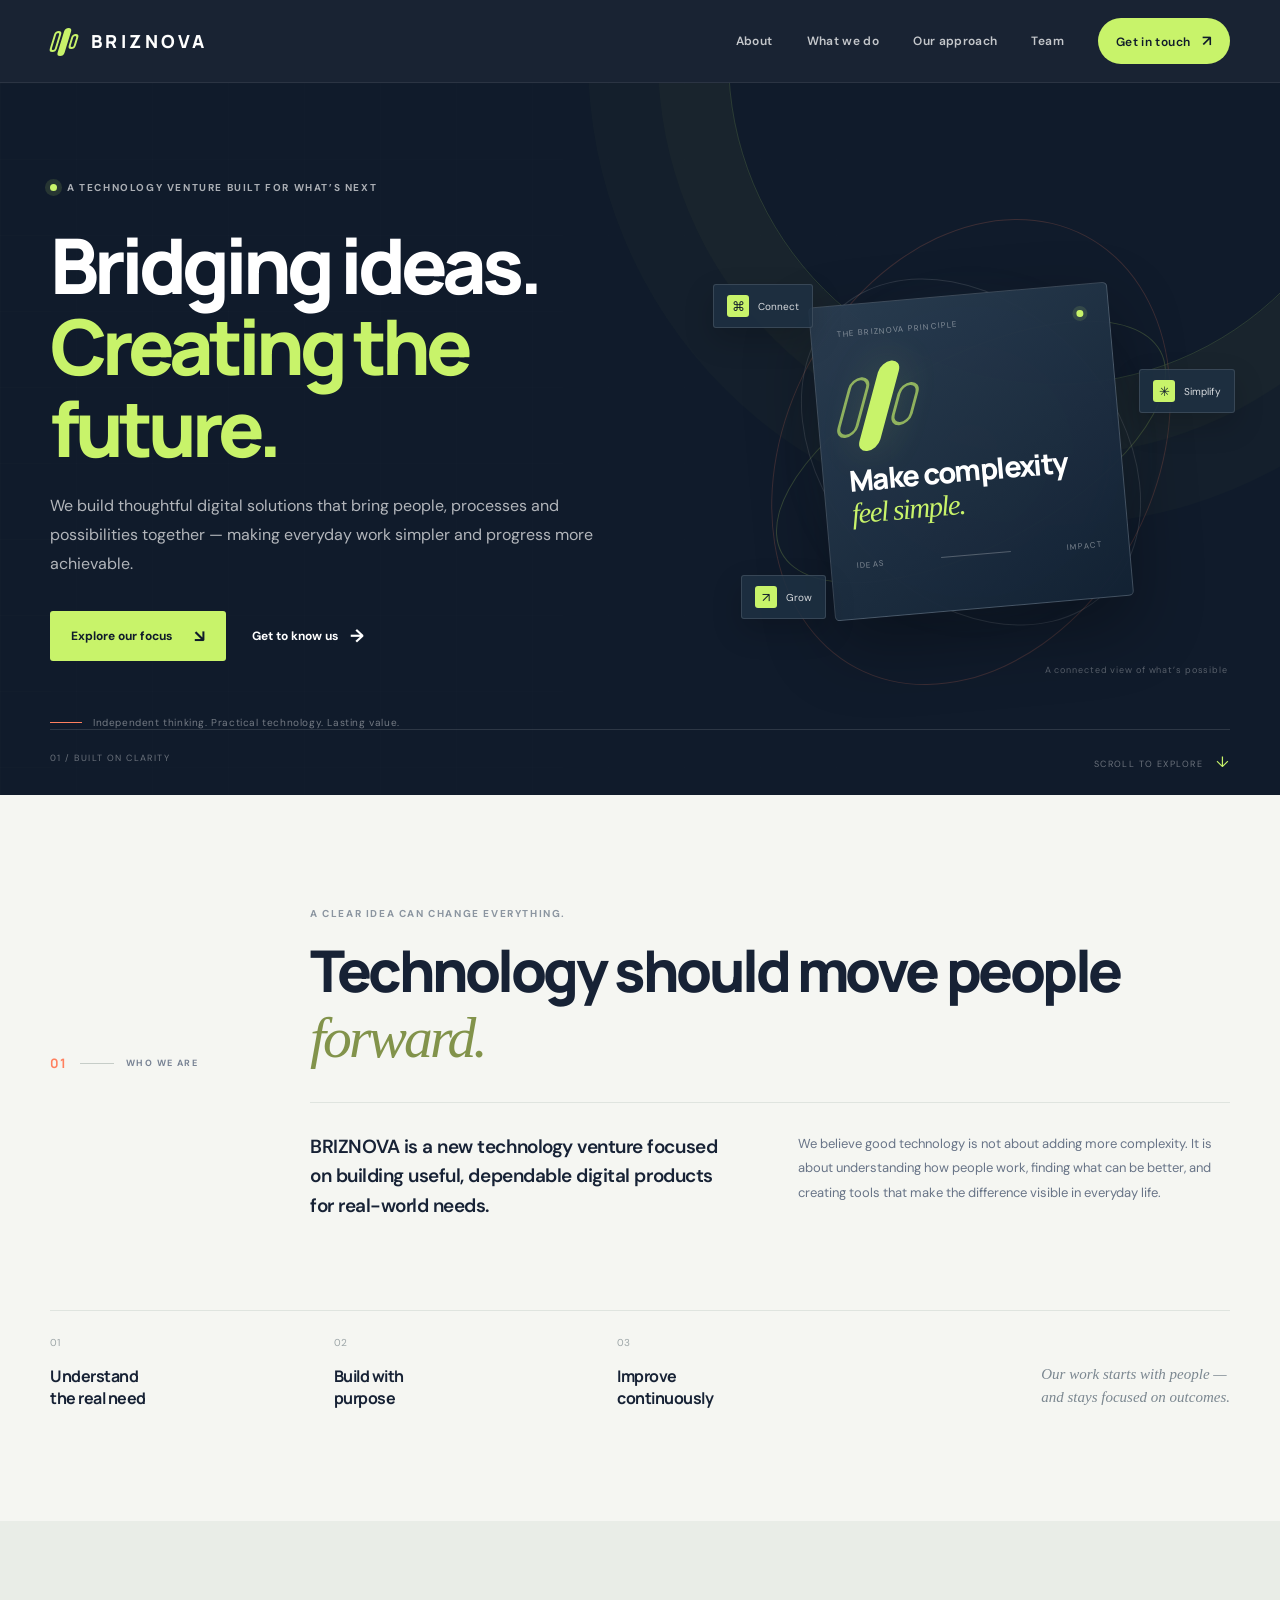
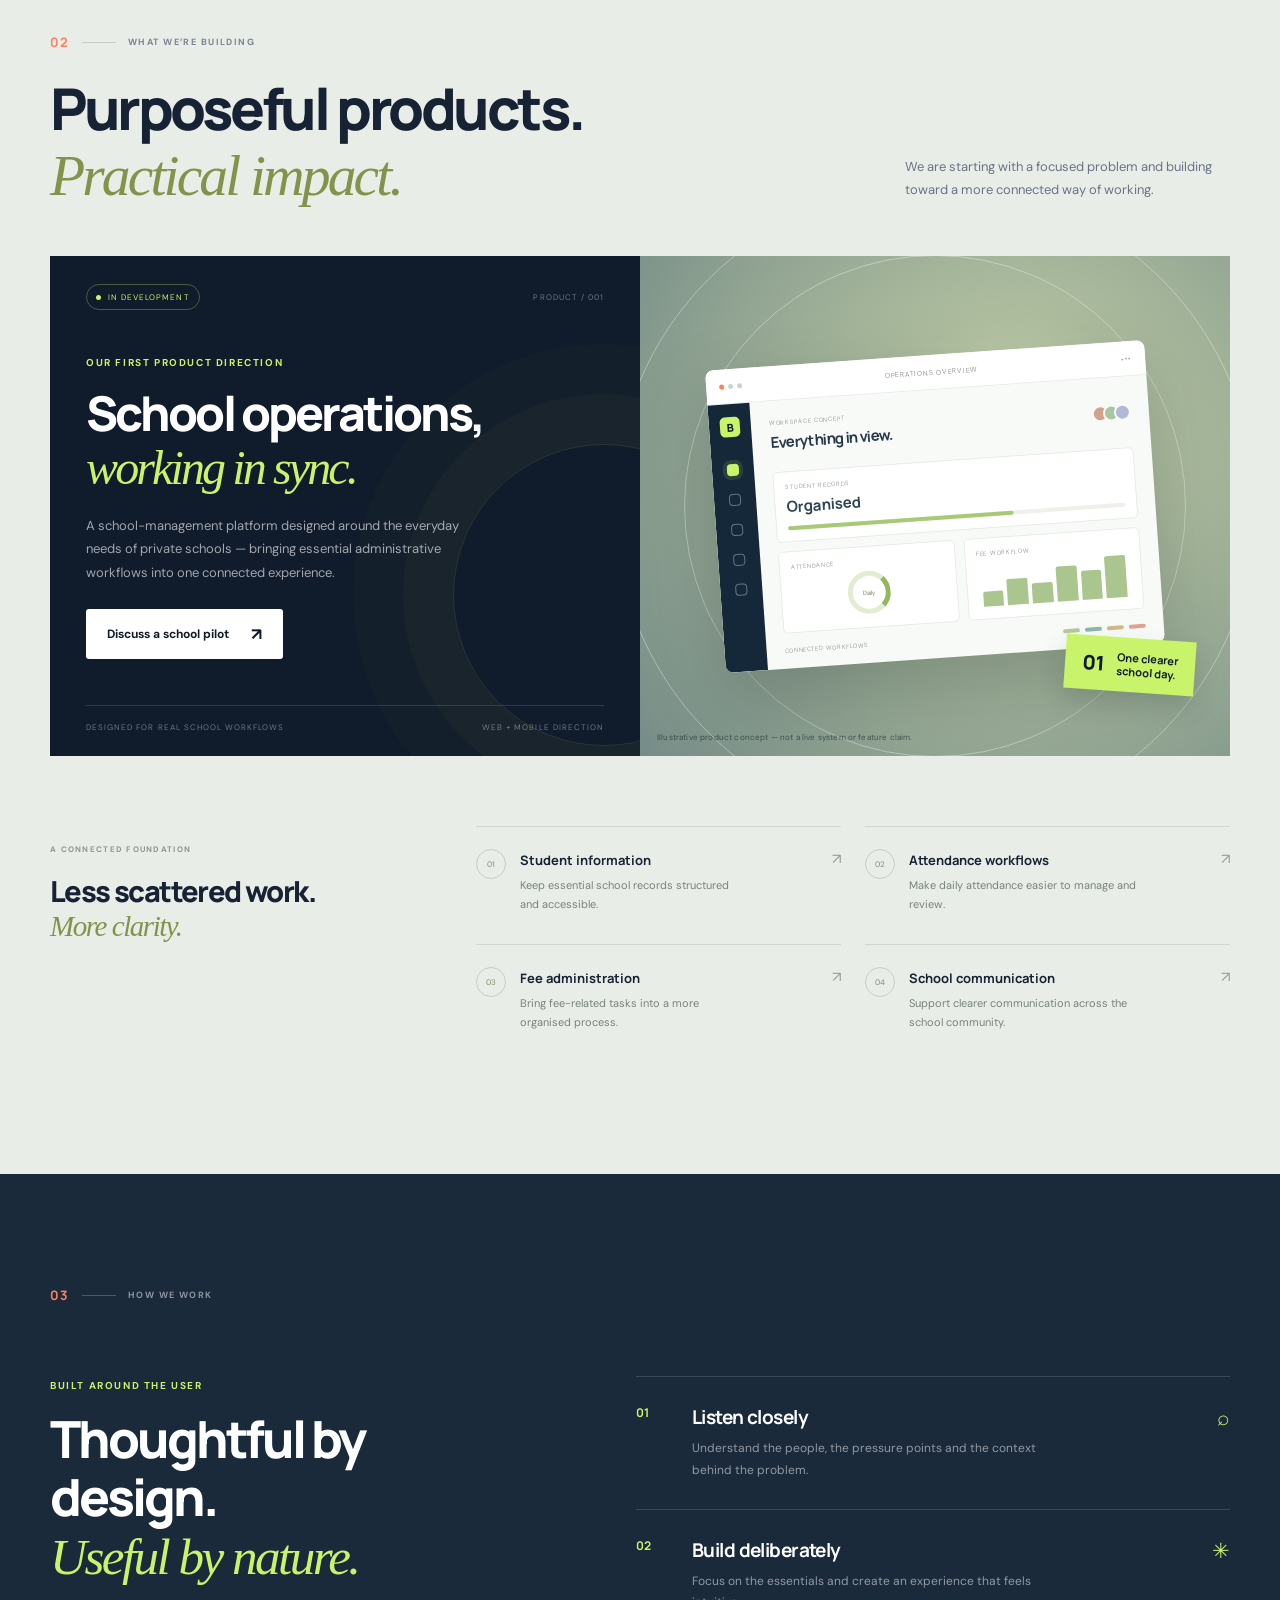
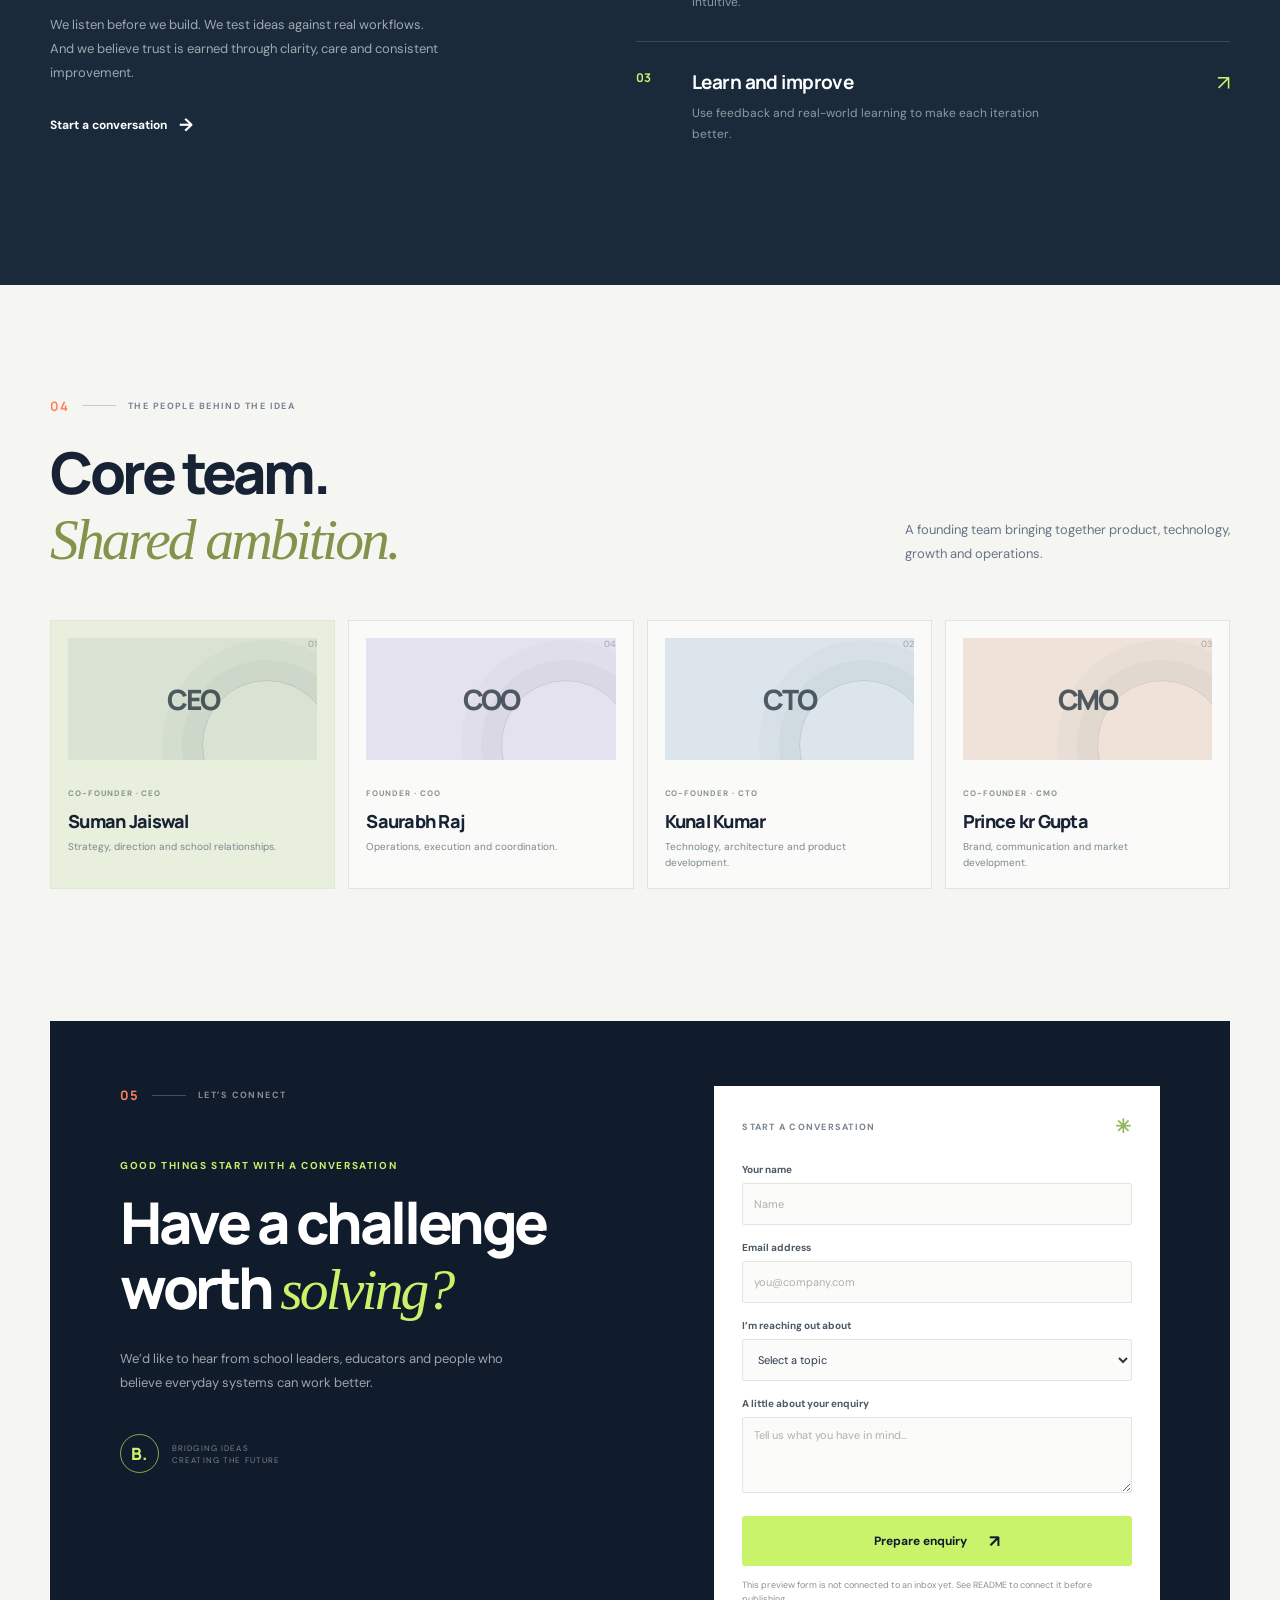
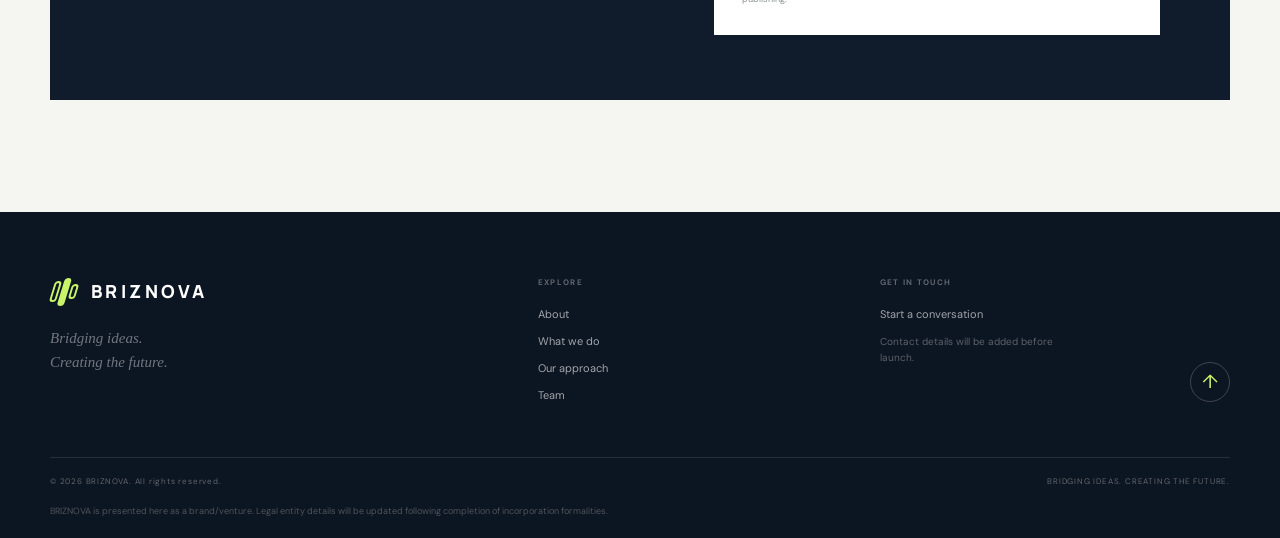
==== commit 9c5290c5: "small fix" ====
--- a/index.html
+++ b/index.html
@@ -166,7 +166,7 @@
           <div class="heading-row"><h2>Core team.<br /><span class="serif-accent">Shared ambition.</span></h2><p>A founding team bringing together product, technology, growth and operations.</p></div>
         </div>
         <div class="team-grid reveal">
-          <article class="team-card team-card-featured"><div class="team-avatar avatar-one"><span>CEO</span><i></i></div><div class="team-info"><span class="team-role">CO-FOUNDER · CEO</span><h3>Suman Kumar Jaiswal</h3><p>Strategy, direction and school relationships.</p></div><span class="team-card-number">01</span></article>
+          <article class="team-card team-card-featured"><div class="team-avatar avatar-one"><span>CEO</span><i></i></div><div class="team-info"><span class="team-role">CO-FOUNDER · CEO</span><h3>Suman Jaiswal</h3><p>Strategy, direction and school relationships.</p></div><span class="team-card-number">01</span></article>
           <article class="team-card"><div class="team-avatar avatar-four"><span>COO</span><i></i></div><div class="team-info"><span class="team-role">FOUNDER · COO</span><h3>Saurabh Raj</h3><p>Operations, execution and coordination.</p></div><span class="team-card-number">04</span></article>
           <article class="team-card"><div class="team-avatar avatar-two"><span>CTO</span><i></i></div><div class="team-info"><span class="team-role">CO-FOUNDER · CTO</span><h3>Kunal Kumar</h3><p>Technology, architecture and product development.</p></div><span class="team-card-number">02</span></article>
           <article class="team-card"><div class="team-avatar avatar-three"><span>CMO</span><i></i></div><div class="team-info"><span class="team-role">CO-FOUNDER · CMO</span><h3>Prince kr Gupta</h3><p>Brand, communication and market development.</p></div><span class="team-card-number">03</span></article>
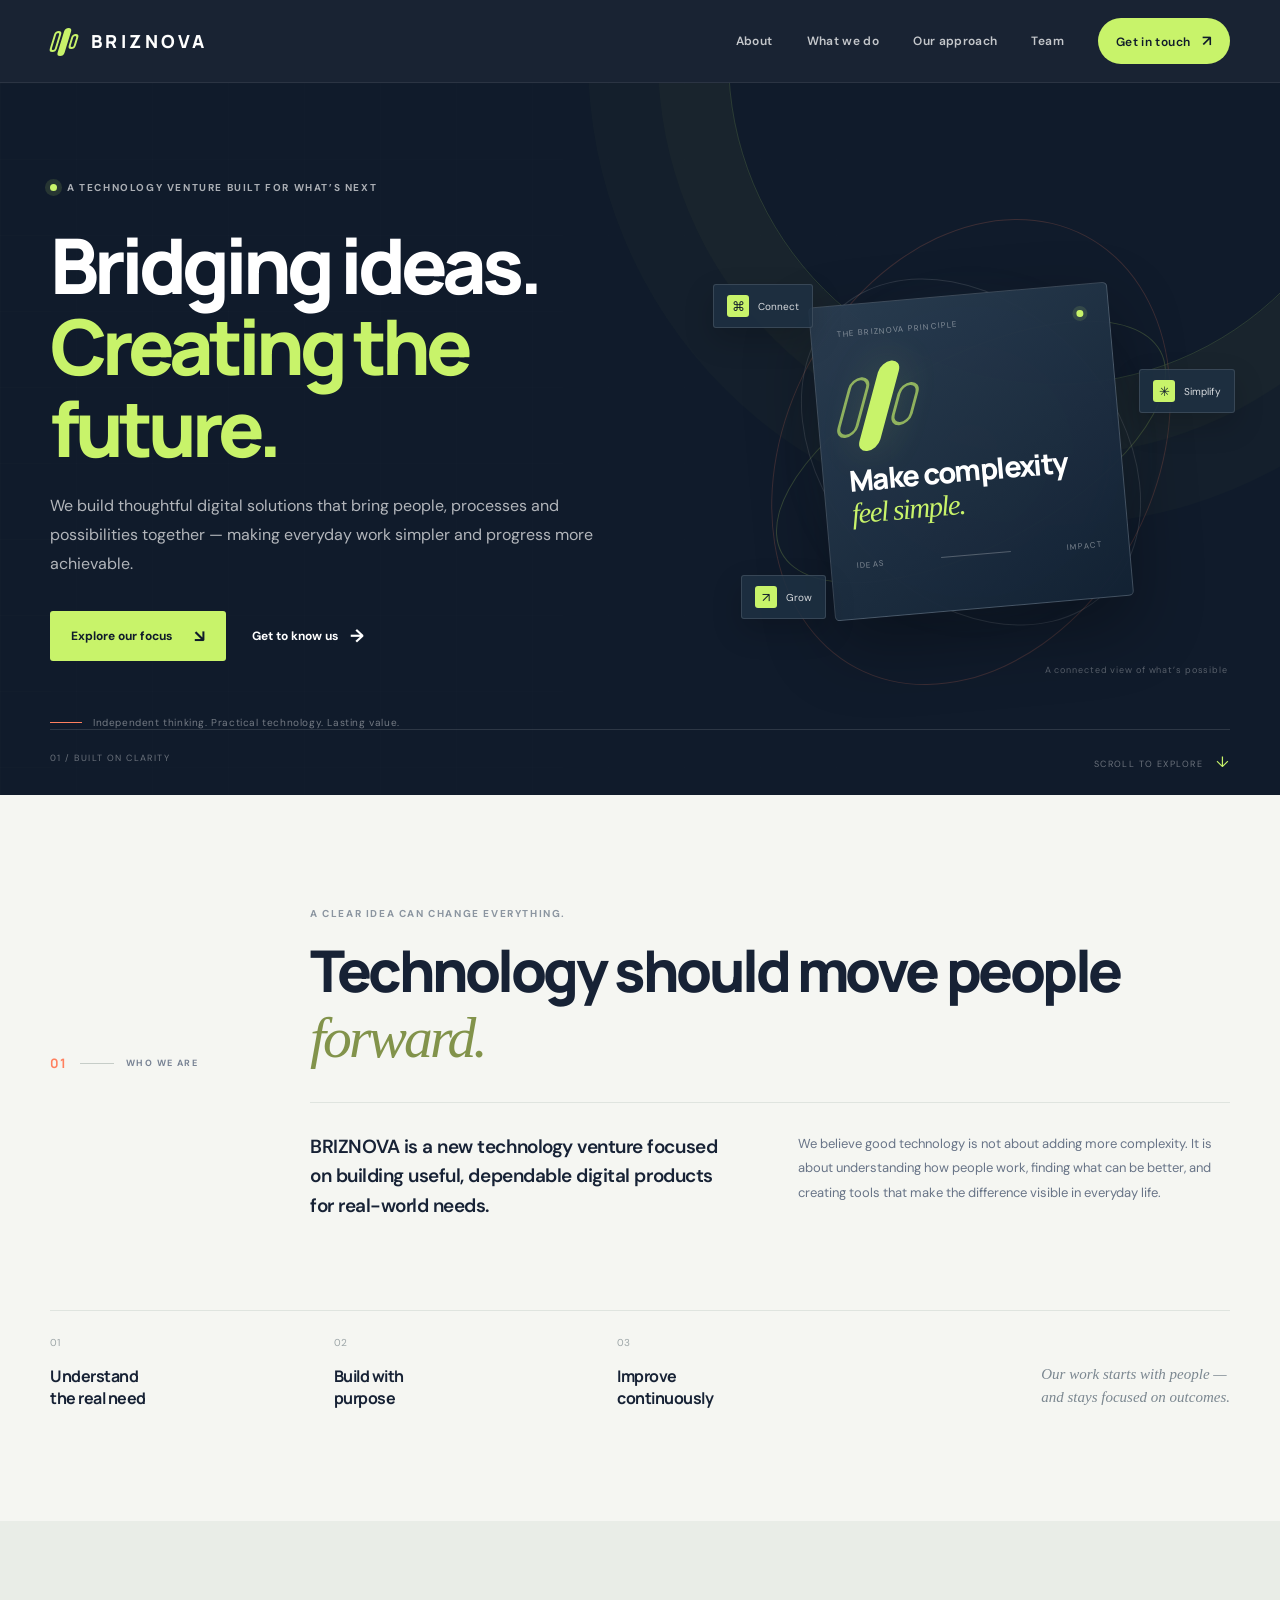
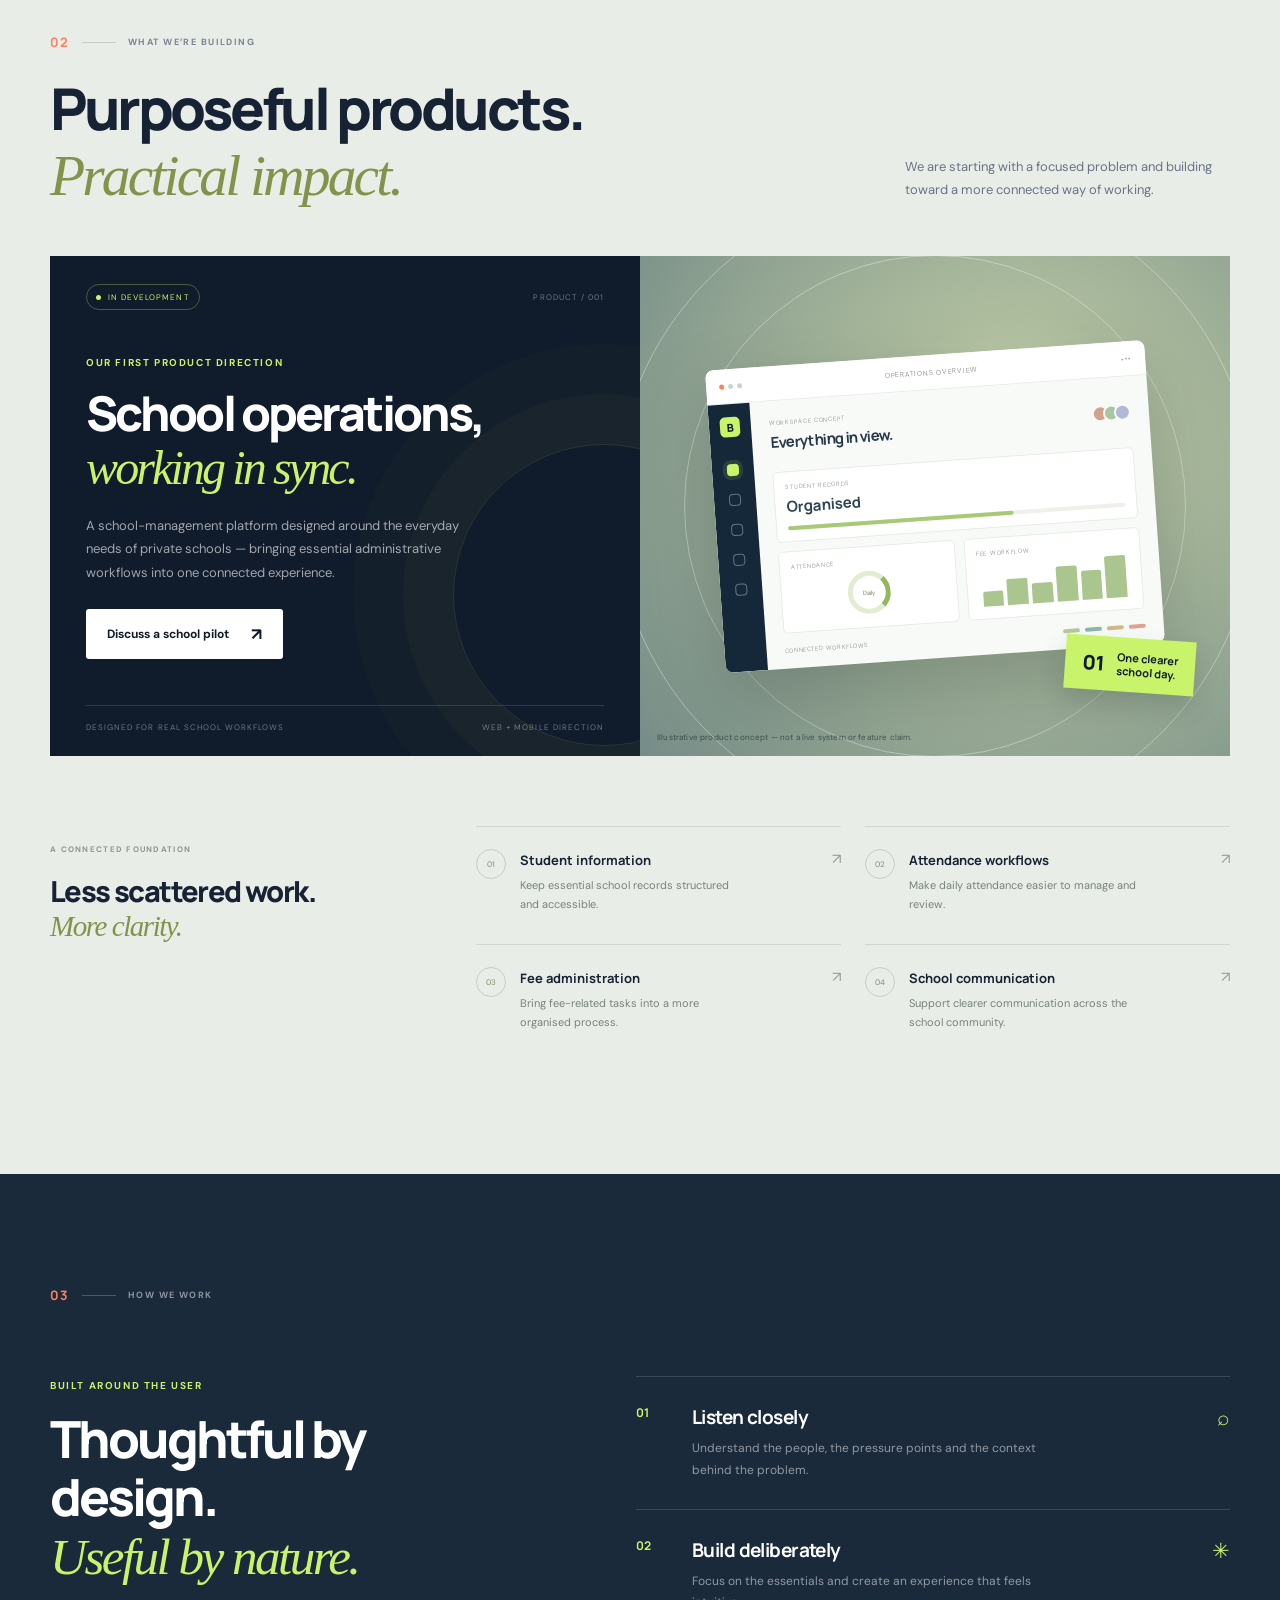
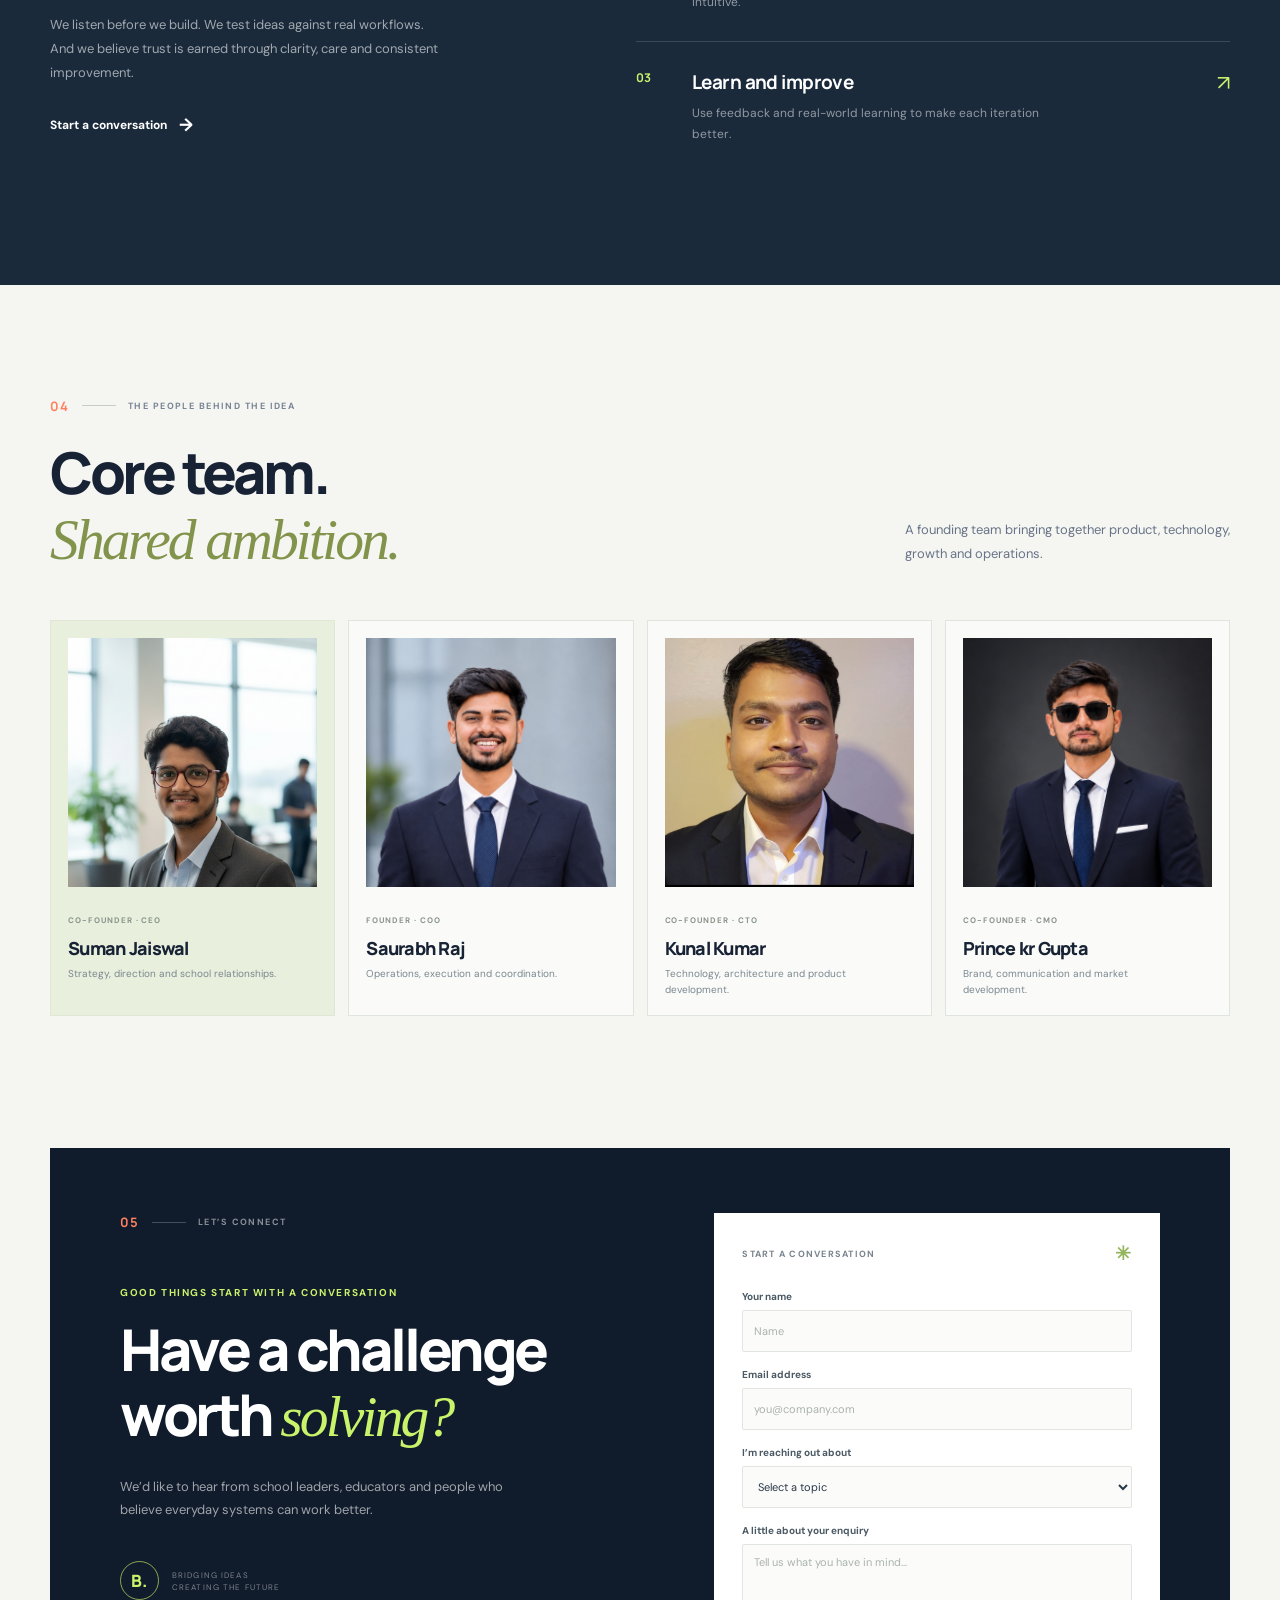
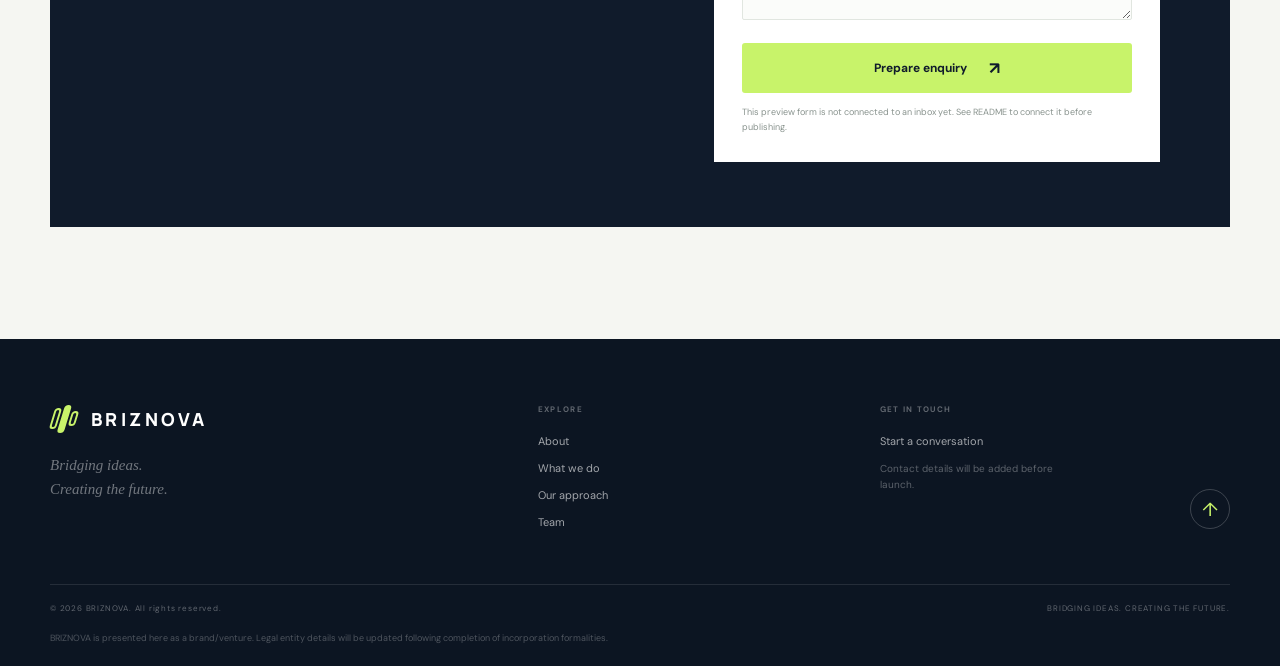
==== commit b638c2c8: "added images" ====
--- a/index.html
+++ b/index.html
@@ -166,10 +166,10 @@
           <div class="heading-row"><h2>Core team.<br /><span class="serif-accent">Shared ambition.</span></h2><p>A founding team bringing together product, technology, growth and operations.</p></div>
         </div>
         <div class="team-grid reveal">
-          <article class="team-card team-card-featured"><div class="team-avatar avatar-one"><span>CEO</span><i></i></div><div class="team-info"><span class="team-role">CO-FOUNDER · CEO</span><h3>Suman Jaiswal</h3><p>Strategy, direction and school relationships.</p></div><span class="team-card-number">01</span></article>
-          <article class="team-card"><div class="team-avatar avatar-four"><span>COO</span><i></i></div><div class="team-info"><span class="team-role">FOUNDER · COO</span><h3>Saurabh Raj</h3><p>Operations, execution and coordination.</p></div><span class="team-card-number">04</span></article>
-          <article class="team-card"><div class="team-avatar avatar-two"><span>CTO</span><i></i></div><div class="team-info"><span class="team-role">CO-FOUNDER · CTO</span><h3>Kunal Kumar</h3><p>Technology, architecture and product development.</p></div><span class="team-card-number">02</span></article>
-          <article class="team-card"><div class="team-avatar avatar-three"><span>CMO</span><i></i></div><div class="team-info"><span class="team-role">CO-FOUNDER · CMO</span><h3>Prince kr Gupta</h3><p>Brand, communication and market development.</p></div><span class="team-card-number">03</span></article>
+          <article class="team-card team-card-featured"><div class="team-avatar avatar-one"><span><img src="suman_img.PNG"></span><i></i></div><div class="team-info"><span class="team-role">CO-FOUNDER · CEO</span><h3>Suman Jaiswal</h3><p>Strategy, direction and school relationships.</p></div><span class="team-card-number">01</span></article>
+          <article class="team-card"><div class="team-avatar avatar-four"><span><img src="saurabh_img.PNG"></span><i></i></div><div class="team-info"><span class="team-role">FOUNDER · COO</span><h3>Saurabh Raj</h3><p>Operations, execution and coordination.</p></div><span class="team-card-number">04</span></article>
+          <article class="team-card"><div class="team-avatar avatar-two"><span><img src="kunal_img.jpeg"></span><i></i></div><div class="team-info"><span class="team-role">CO-FOUNDER · CTO</span><h3>Kunal Kumar</h3><p>Technology, architecture and product development.</p></div><span class="team-card-number">02</span></article>
+          <article class="team-card"><div class="team-avatar avatar-three"><span><img src="prince_img.PNG"></span><i></i></div><div class="team-info"><span class="team-role">CO-FOUNDER · CMO</span><h3>Prince kr Gupta</h3><p>Brand, communication and market development.</p></div><span class="team-card-number">03</span></article>
         </div>
         <!-- <p class="team-note">Founder names and role descriptions are editable in <code>index.html</code>. Add approved biographies and photographs when ready.</p> -->
       </div>
--- a/styles.css
+++ b/styles.css
@@ -207,8 +207,9 @@
 .team-card { position: relative; min-height: 260px; padding: 17px; border: 1px solid var(--line); background: rgba(255,255,255,.46); transition: transform .25s ease, background .25s ease, border-color .25s ease; }
 .team-card:hover { transform: translateY(-5px); background: #fff; border-color: #c9d3c7; }
 .team-card-featured { background: #e8efdc; border-color: #e0e8d5; }
-.team-avatar { position: relative; display: grid; place-items: center; width: 100%; height: 122px; overflow: hidden; margin-bottom: 20px; background: #d9e2d3; }
-.team-avatar span { position: relative; z-index: 2; color: rgba(22,38,48,.72); font: 800 28px var(--font-display); letter-spacing: -.08em; }
+.team-avatar { position: relative; display: grid; place-items: center; width: 100%; aspect-ratio: 1; overflow: hidden; margin-bottom: 20px; background: #d9e2d3; }
+.team-avatar span { position: absolute; z-index: 2; inset: 0; color: rgba(22,38,48,.72); font: 800 28px var(--font-display); letter-spacing: -.08em; }
+.team-avatar img { display: block; width: 100%; height: 100%; object-fit: cover; object-position: center 30%; }
 .team-avatar i { position: absolute; right: -15px; bottom: -50px; width: 130px; height: 130px; border: 1px solid rgba(33,58,52,.16); border-radius: 50%; box-shadow: 0 0 0 20px rgba(33,58,52,.035), 0 0 0 40px rgba(33,58,52,.025); }
 .avatar-two { background: #dce4ec; }.avatar-two i { border-color: rgba(45,71,99,.16); }
 .avatar-three { background: #eee2d9; }.avatar-three i { border-color: rgba(113,73,50,.16); }
@@ -316,7 +317,6 @@
   .approach-step { grid-template-columns: 28px 1fr 25px; gap: 12px; }
   .team-grid { gap: 10px; }
   .team-card { min-height: 245px; padding: 12px; }
-  .team-avatar { height: 100px; }
   .team-info h3 { font-size: 16px; }
   .team-info p { font-size: 9px; }
   .contact-section { padding-top: 0; }
@@ -339,7 +339,6 @@
   .principle strong { font-size: 12px; }
   .team-grid { grid-template-columns: 1fr 1fr; }
   .team-card { min-height: 230px; }
-  .team-avatar { height: 85px; }
 }
 
 @media (prefers-reduced-motion: reduce) {
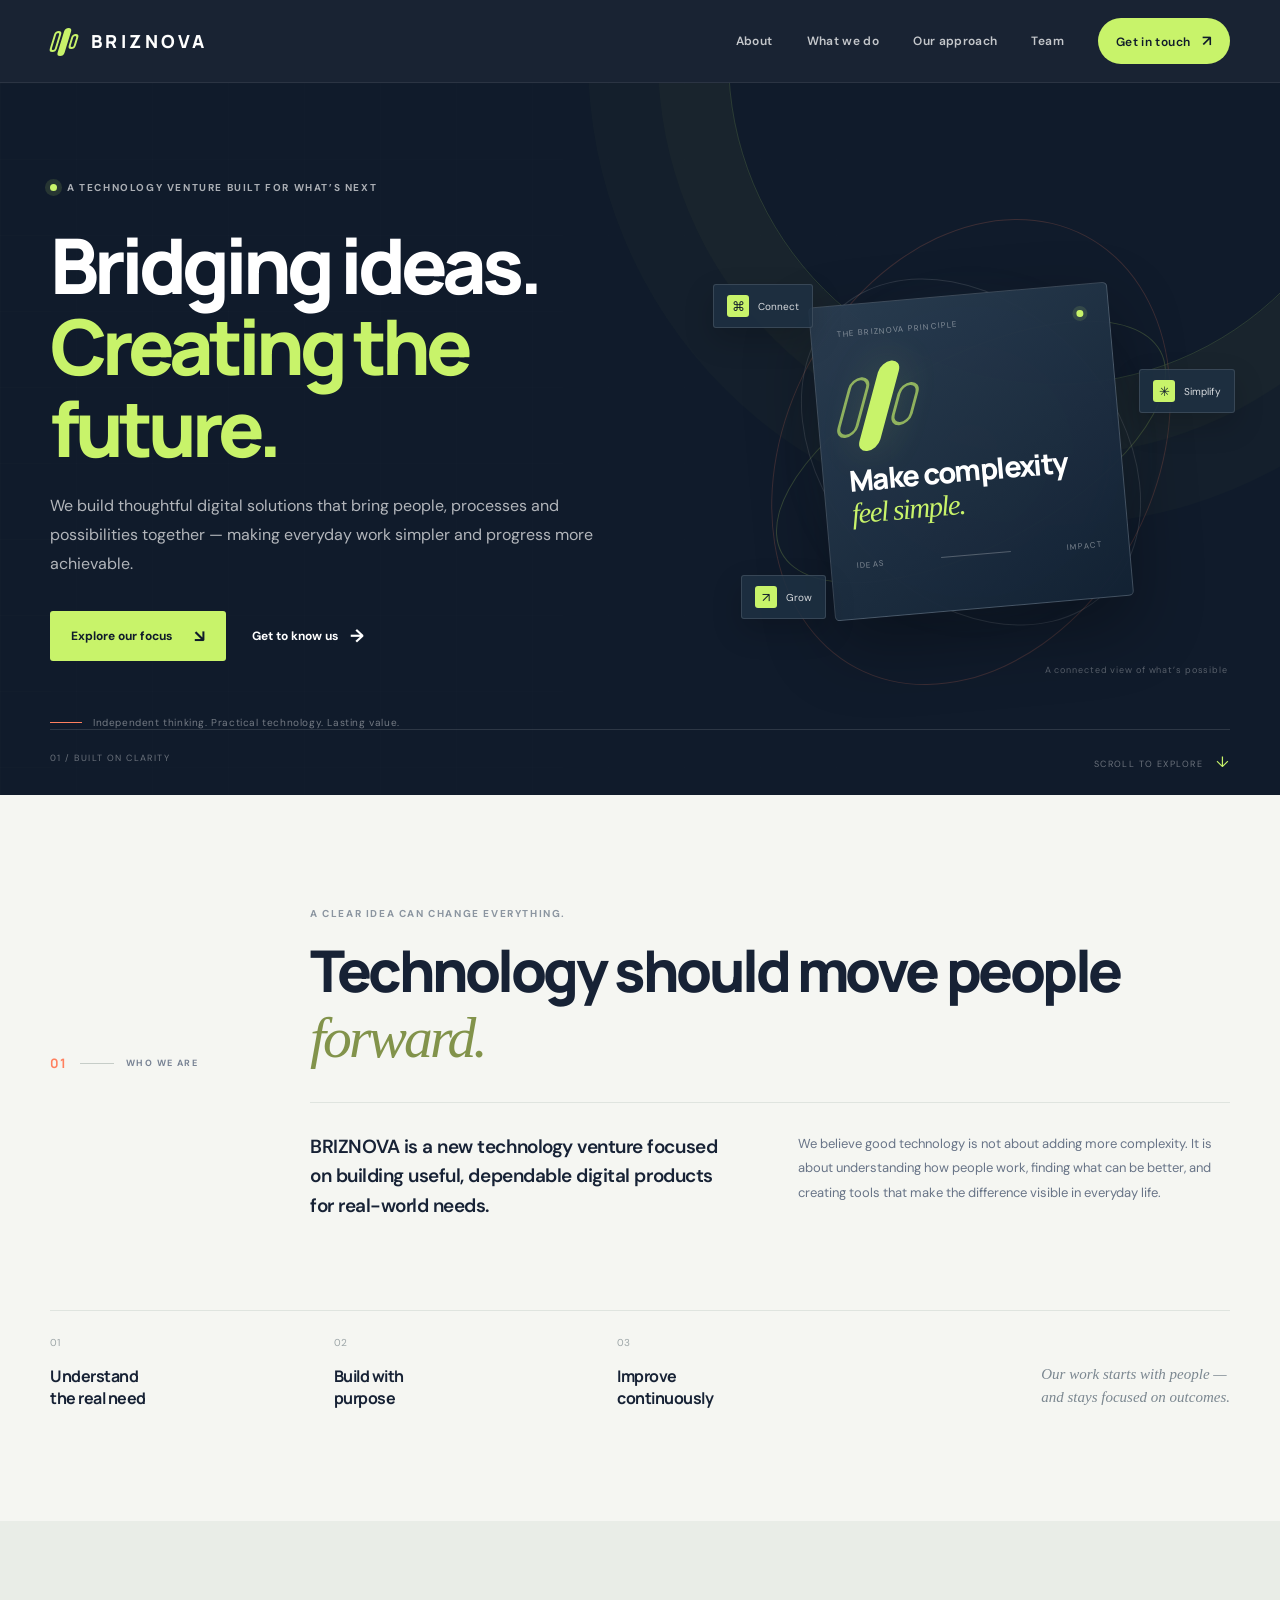
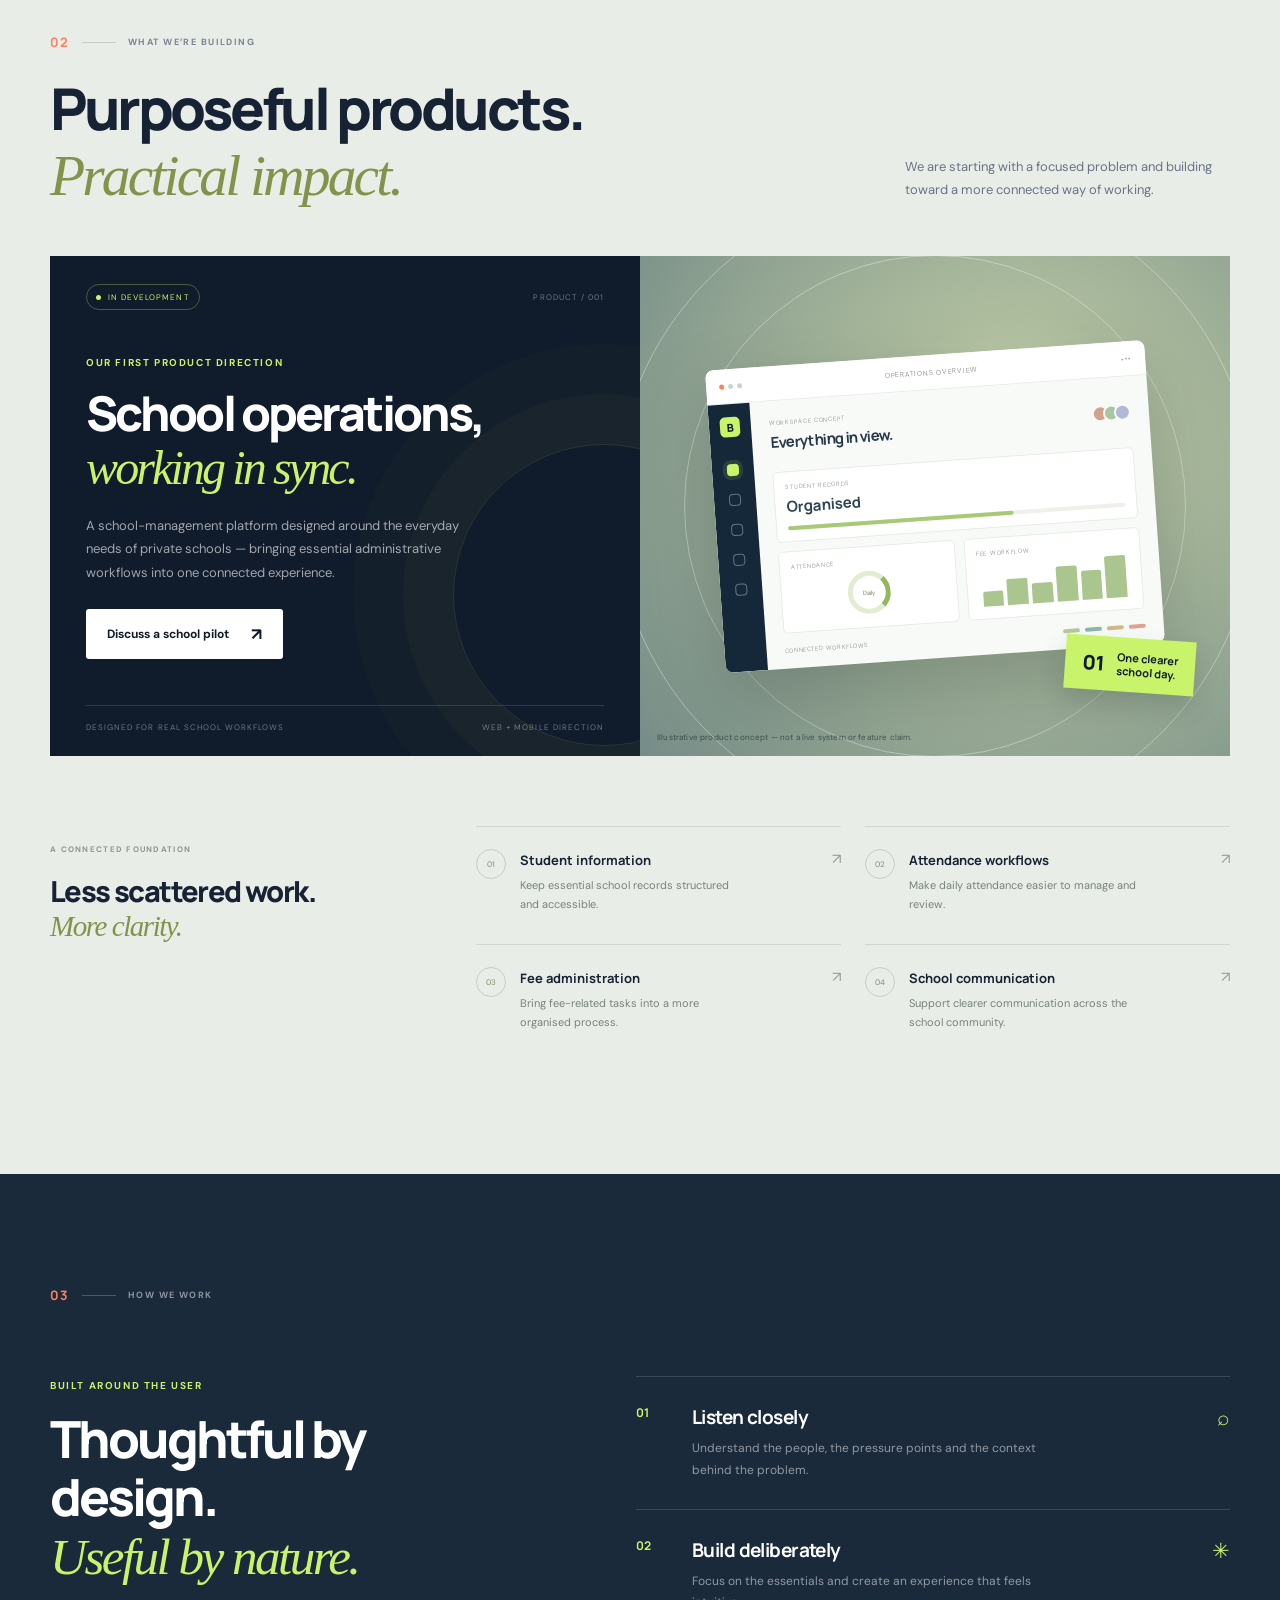
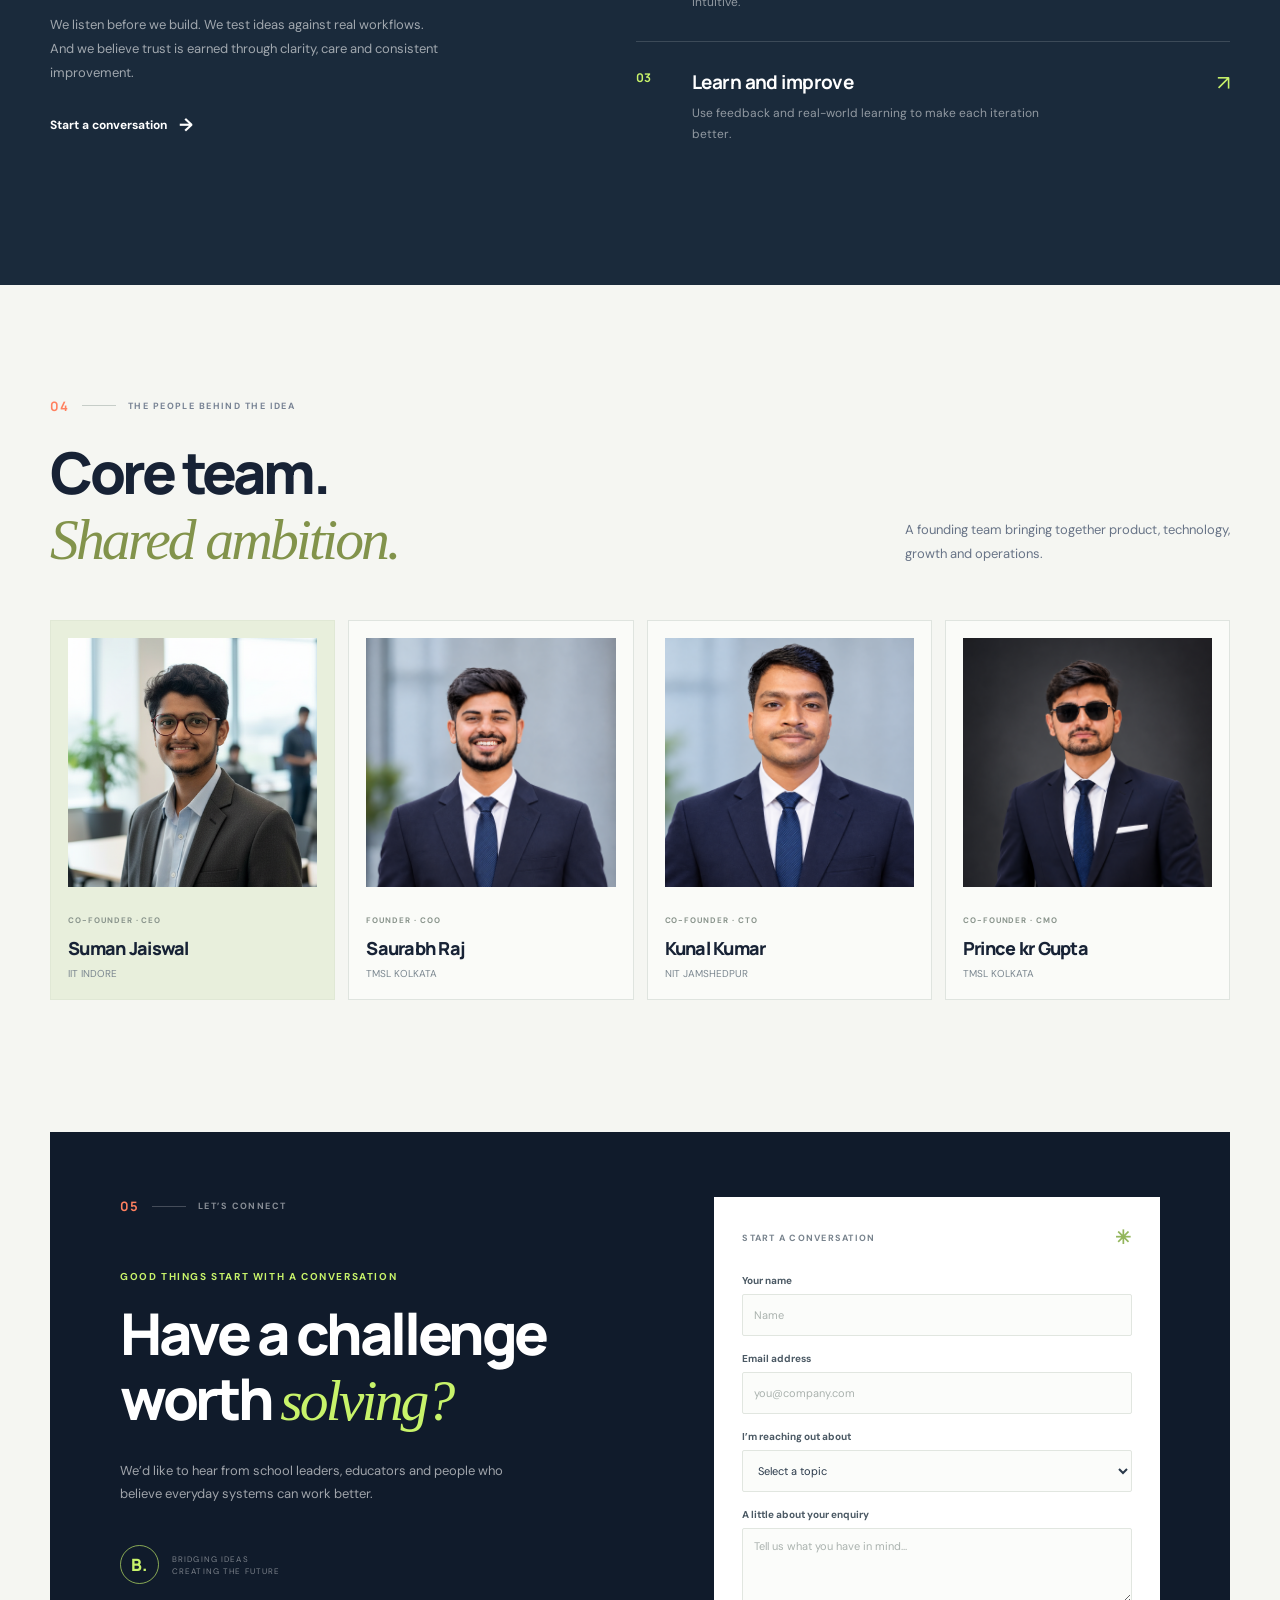
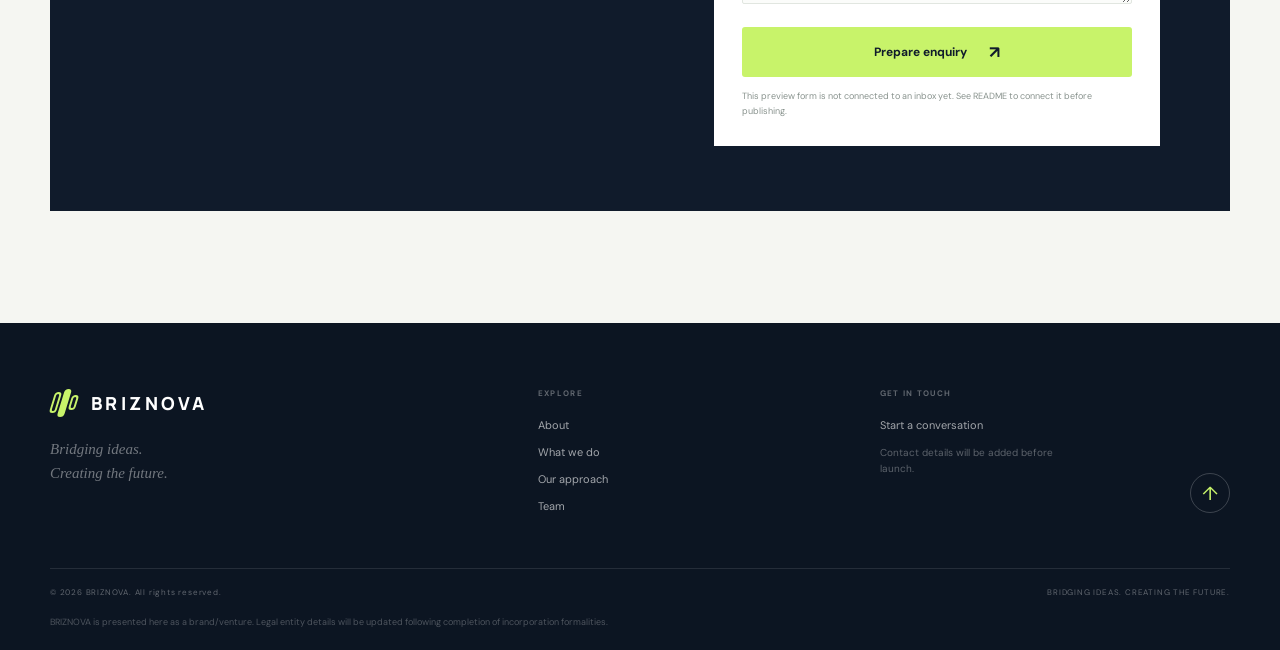
==== commit 9cd68eab: "fixed css" ====
--- a/index.html
+++ b/index.html
@@ -166,10 +166,10 @@
           <div class="heading-row"><h2>Core team.<br /><span class="serif-accent">Shared ambition.</span></h2><p>A founding team bringing together product, technology, growth and operations.</p></div>
         </div>
         <div class="team-grid reveal">
-          <article class="team-card team-card-featured"><div class="team-avatar avatar-one"><span><img src="suman_img.PNG"></span><i></i></div><div class="team-info"><span class="team-role">CO-FOUNDER · CEO</span><h3>Suman Jaiswal</h3><p>Strategy, direction and school relationships.</p></div><span class="team-card-number">01</span></article>
-          <article class="team-card"><div class="team-avatar avatar-four"><span><img src="saurabh_img.PNG"></span><i></i></div><div class="team-info"><span class="team-role">FOUNDER · COO</span><h3>Saurabh Raj</h3><p>Operations, execution and coordination.</p></div><span class="team-card-number">04</span></article>
-          <article class="team-card"><div class="team-avatar avatar-two"><span><img src="kunal_img.jpeg"></span><i></i></div><div class="team-info"><span class="team-role">CO-FOUNDER · CTO</span><h3>Kunal Kumar</h3><p>Technology, architecture and product development.</p></div><span class="team-card-number">02</span></article>
-          <article class="team-card"><div class="team-avatar avatar-three"><span><img src="prince_img.PNG"></span><i></i></div><div class="team-info"><span class="team-role">CO-FOUNDER · CMO</span><h3>Prince kr Gupta</h3><p>Brand, communication and market development.</p></div><span class="team-card-number">03</span></article>
+          <article class="team-card team-card-featured"><div class="team-avatar avatar-one"><span><img src="suman_img.PNG"></span><i></i></div><div class="team-info"><span class="team-role">CO-FOUNDER · CEO</span><h3>Suman Jaiswal</h3><p>IIT INDORE</p></div><span class="team-card-number">01</span></article>
+          <article class="team-card"><div class="team-avatar avatar-four"><span><img src="saurabh_img.PNG"></span><i></i></div><div class="team-info"><span class="team-role">FOUNDER · COO</span><h3>Saurabh Raj</h3><p>TMSL KOLKATA</p></div><span class="team-card-number">04</span></article>
+          <article class="team-card"><div class="team-avatar avatar-two"><span><img src="kunal_imgg.png"></span><i></i></div><div class="team-info"><span class="team-role">CO-FOUNDER · CTO</span><h3>Kunal Kumar</h3><p>NIT JAMSHEDPUR</p></div><span class="team-card-number">02</span></article>
+          <article class="team-card"><div class="team-avatar avatar-three"><span><img src="prince_img.PNG"></span><i></i></div><div class="team-info"><span class="team-role">CO-FOUNDER · CMO</span><h3>Prince kr Gupta</h3><p>TMSL KOLKATA</p></div><span class="team-card-number">03</span></article>
         </div>
         <!-- <p class="team-note">Founder names and role descriptions are editable in <code>index.html</code>. Add approved biographies and photographs when ready.</p> -->
       </div>
--- a/styles.css
+++ b/styles.css
@@ -210,6 +210,8 @@
 .team-avatar { position: relative; display: grid; place-items: center; width: 100%; aspect-ratio: 1; overflow: hidden; margin-bottom: 20px; background: #d9e2d3; }
 .team-avatar span { position: absolute; z-index: 2; inset: 0; color: rgba(22,38,48,.72); font: 800 28px var(--font-display); letter-spacing: -.08em; }
 .team-avatar img { display: block; width: 100%; height: 100%; object-fit: cover; object-position: center 30%; }
+.avatar-one img { object-position: center 65%; }
+.avatar-two img { object-position: center; }
 .team-avatar i { position: absolute; right: -15px; bottom: -50px; width: 130px; height: 130px; border: 1px solid rgba(33,58,52,.16); border-radius: 50%; box-shadow: 0 0 0 20px rgba(33,58,52,.035), 0 0 0 40px rgba(33,58,52,.025); }
 .avatar-two { background: #dce4ec; }.avatar-two i { border-color: rgba(45,71,99,.16); }
 .avatar-three { background: #eee2d9; }.avatar-three i { border-color: rgba(113,73,50,.16); }
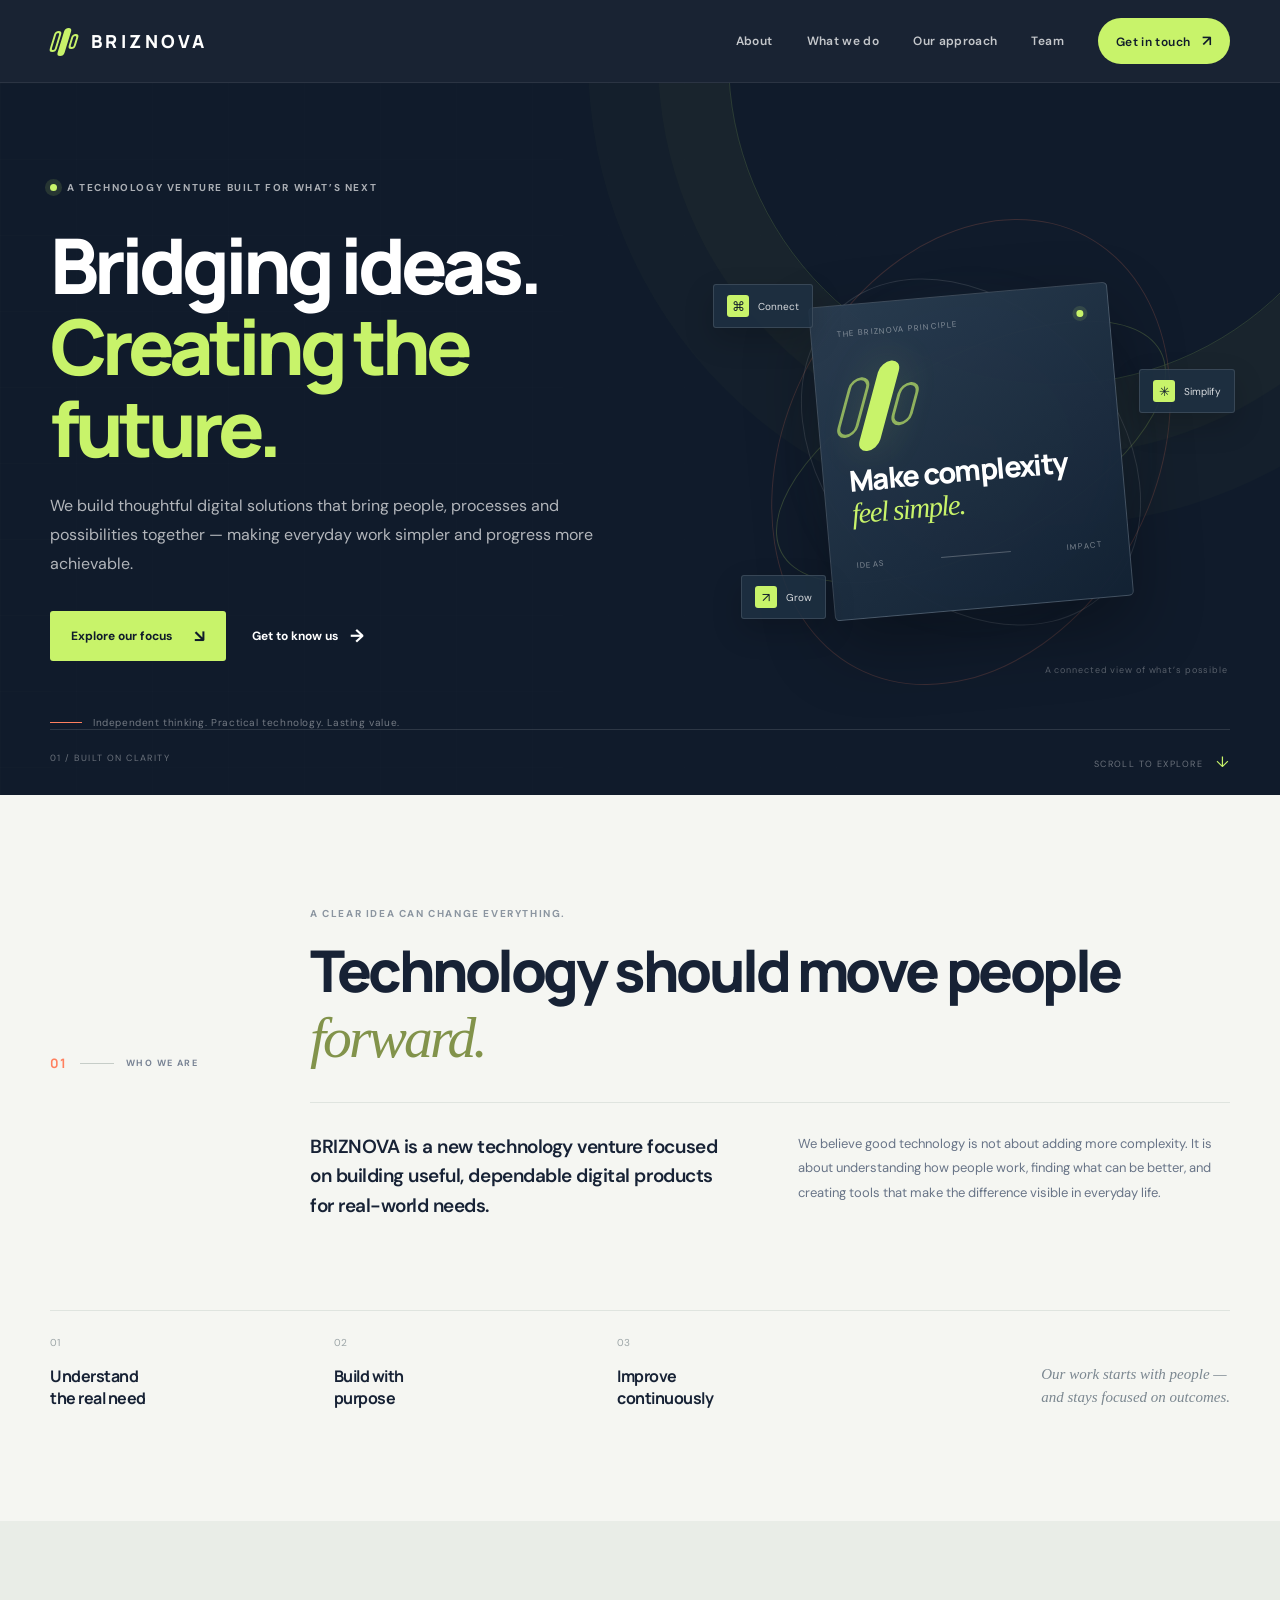
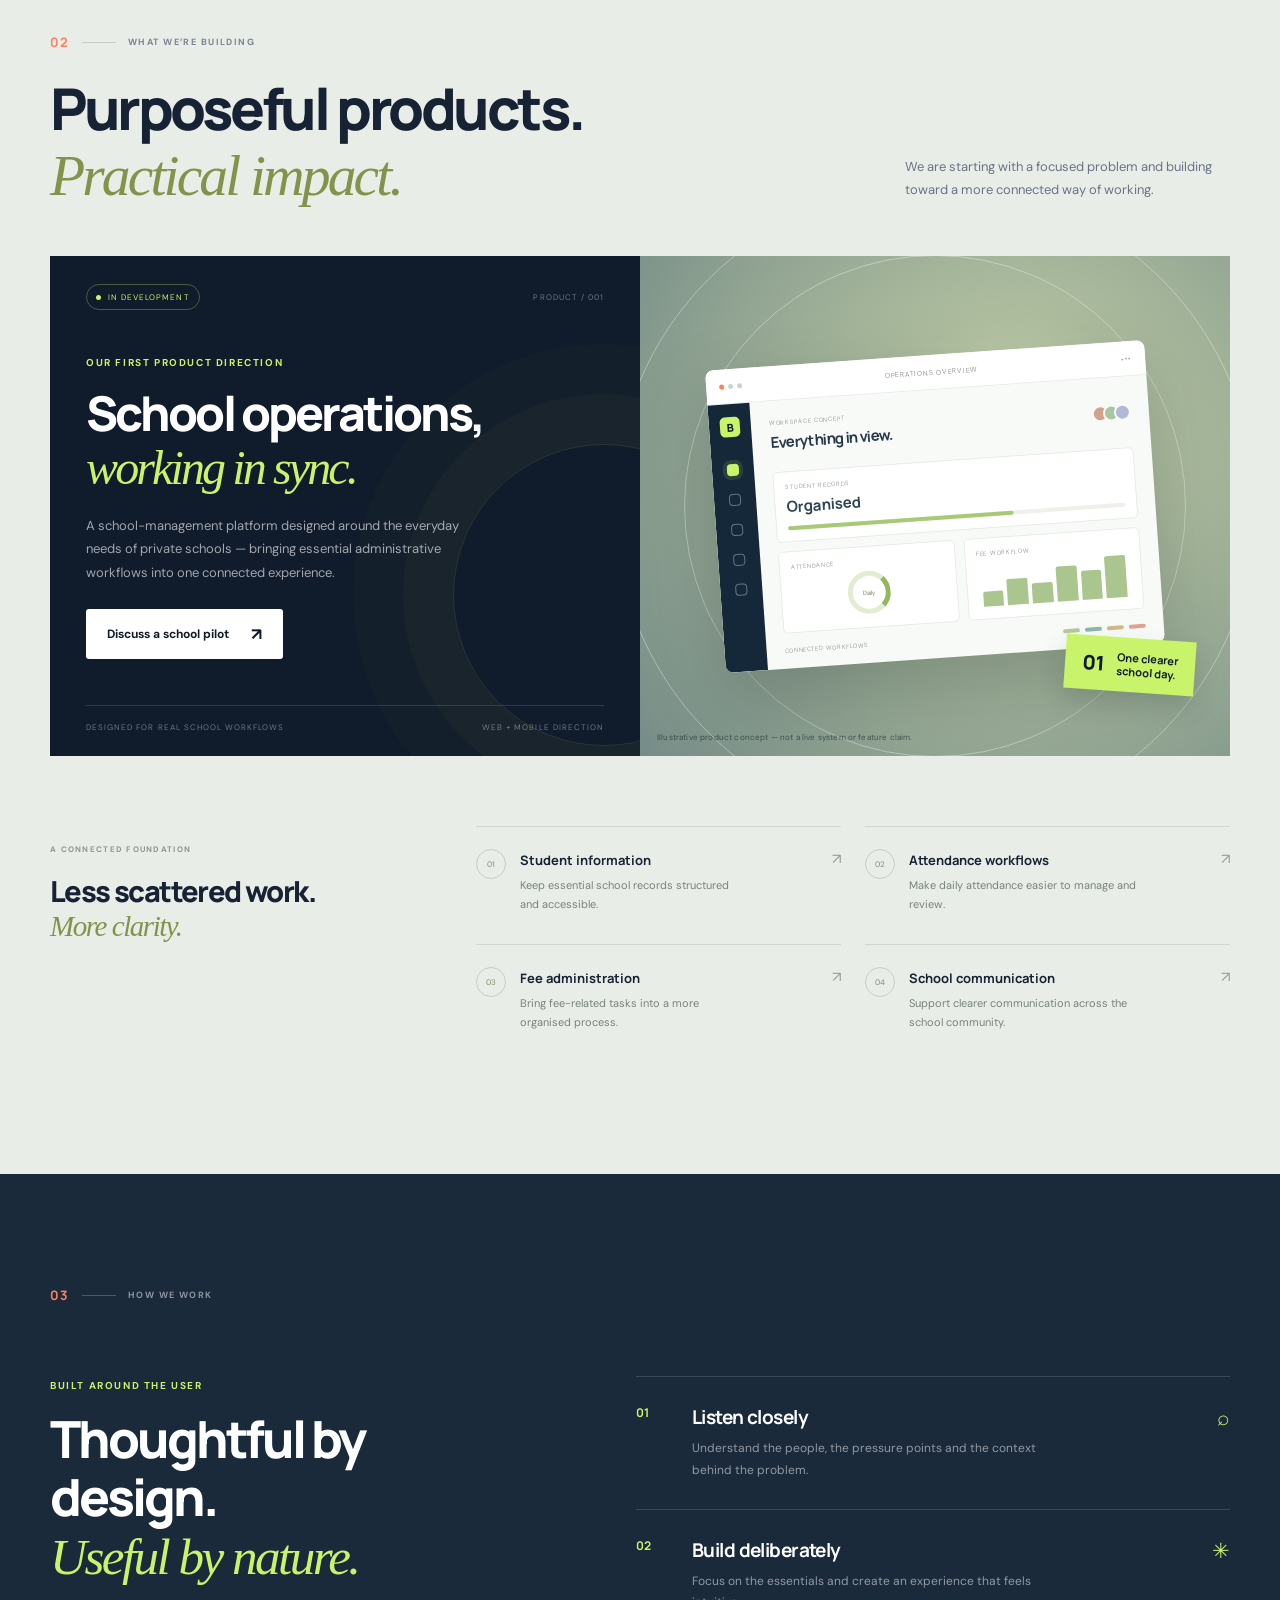
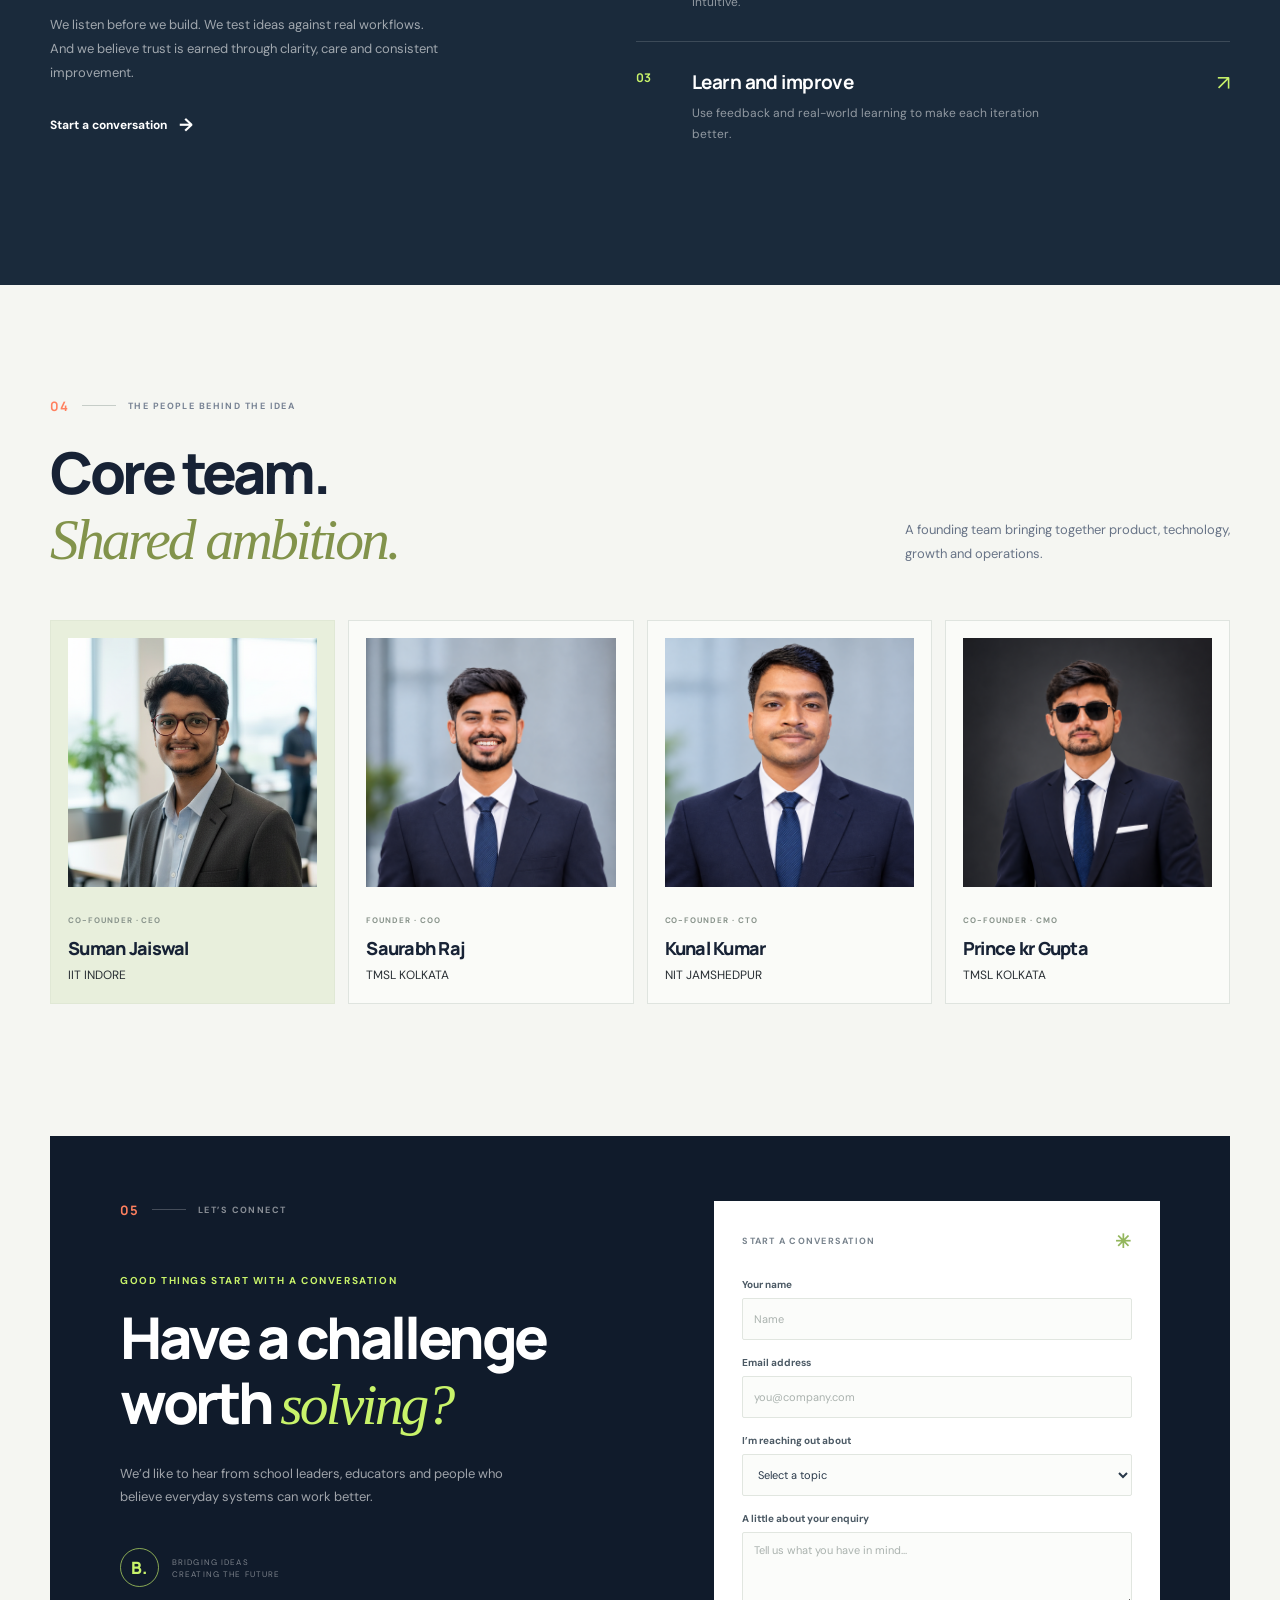
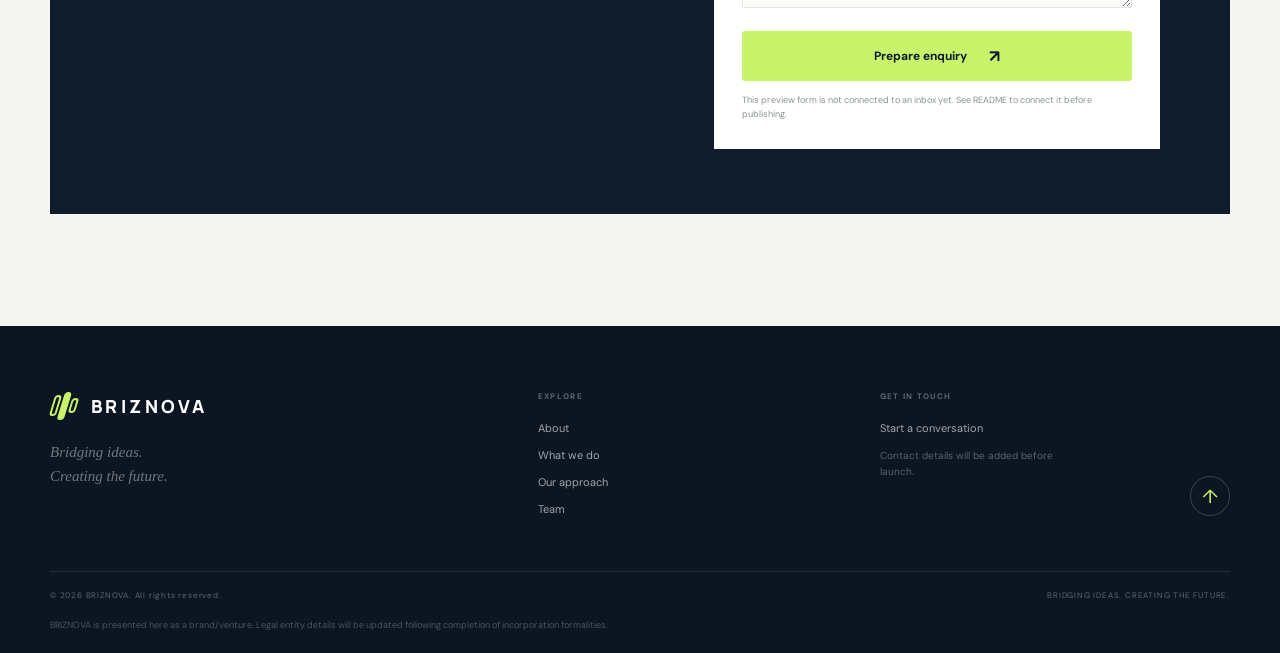
==== commit 32bae77e: "fixed font" ====
--- a/index.html
+++ b/index.html
@@ -1,227 +1,581 @@
-<!DOCTYPE html>
+<!doctype html>
 <html lang="en">
-<head>
-  <meta charset="UTF-8" />
-  <meta name="viewport" content="width=device-width, initial-scale=1.0" />
-  <meta name="theme-color" content="#101b2b" />
-  <meta name="description" content="BRIZNOVA builds thoughtful technology that connects people, simplifies operations and helps organisations move forward." />
-  <meta property="og:title" content="BRIZNOVA — Bridging Ideas. Creating the Future." />
-  <meta property="og:description" content="Practical technology. Connected experiences. A better way forward." />
-  <meta property="og:type" content="website" />
-  <title>BRIZNOVA — Bridging Ideas. Creating the Future.</title>
-  <link rel="preconnect" href="https://fonts.googleapis.com" />
-  <link rel="preconnect" href="https://fonts.gstatic.com" crossorigin />
-  <link href="https://fonts.googleapis.com/css2?family=DM+Sans:wght@400;500;600;700&family=Manrope:wght@400;500;600;700;800&display=swap" rel="stylesheet" />
-  <link rel="stylesheet" href="styles.css" />
-</head>
-<body>
-  <a class="skip-link" href="#main">Skip to content</a>
-
-  <header class="site-header" id="top">
-    <div class="container nav-wrap">
-      <a class="brand" href="#top" aria-label="BRIZNOVA home">
-        <span class="brand-mark" aria-hidden="true"><span></span><span></span><span></span></span>
-        <span class="brand-name">BRIZNOVA</span>
-      </a>
-
-      <button class="menu-toggle" type="button" aria-label="Open navigation" aria-expanded="false" aria-controls="primary-nav">
-        <span></span><span></span>
-      </button>
-
-      <nav class="primary-nav" id="primary-nav" aria-label="Main navigation">
-        <a href="#about">About</a>
-        <a href="#focus">What we do</a>
-        <a href="#approach">Our approach</a>
-        <a href="#team">Team</a>
-        <a class="nav-cta" href="#contact">Get in touch <span aria-hidden="true">↗</span></a>
-      </nav>
-    </div>
-  </header>
-
-  <main id="main">
-    <section class="hero section-dark">
-      <div class="hero-grid" aria-hidden="true"></div>
-      <div class="container hero-inner">
-        <div class="hero-copy reveal">
-          <div class="eyebrow eyebrow-light"><span class="eyebrow-dot"></span> A technology venture built for what’s next</div>
-          <h1>Bridging ideas.<br /><span class="text-gradient">Creating the future.</span></h1>
-          <p class="hero-lede">We build thoughtful digital solutions that bring people, processes and possibilities together — making everyday work simpler and progress more achievable.</p>
-          <div class="hero-actions">
-            <a class="button button-lime" href="#focus">Explore our focus <span aria-hidden="true">↘</span></a>
-            <a class="text-link text-link-light" href="#about">Get to know us <span aria-hidden="true">→</span></a>
-          </div>
-          <div class="hero-note"><span class="note-line"></span> Independent thinking. Practical technology. Lasting value.</div>
-        </div>
-
-        <div class="hero-art reveal" aria-label="Abstract illustration of connected systems">
-          <div class="orbit orbit-one"></div>
-          <div class="orbit orbit-two"></div>
-          <div class="orbit orbit-three"></div>
-          <div class="art-glow"></div>
-          <div class="core-card">
-            <div class="core-top"><span class="core-label">THE BRIZNOVA PRINCIPLE</span><span class="core-indicator"></span></div>
-            <div class="core-symbol"><span class="symbol-a"></span><span class="symbol-b"></span><span class="symbol-c"></span></div>
-            <div class="core-title">Make complexity<br /><em>feel simple.</em></div>
-            <div class="core-bottom"><span>IDEAS</span><span class="core-dash"></span><span>IMPACT</span></div>
-          </div>
-          <div class="float-tag tag-connect"><span class="tag-icon">⌘</span><span>Connect</span></div>
-          <div class="float-tag tag-simplify"><span class="tag-icon">✳</span><span>Simplify</span></div>
-          <div class="float-tag tag-grow"><span class="tag-icon">↗</span><span>Grow</span></div>
-          <div class="art-caption">A connected view of what’s possible</div>
-        </div>
+  <head>
+    <meta charset="UTF-8" />
+    <meta name="viewport" content="width=device-width, initial-scale=1.0" />
+    <meta name="theme-color" content="#101b2b" />
+    <meta
+      name="description"
+      content="BRIZNOVA builds thoughtful technology that connects people, simplifies operations and helps organisations move forward."
+    />
+    <meta
+      property="og:title"
+      content="BRIZNOVA — Bridging Ideas. Creating the Future."
+    />
+    <meta
+      property="og:description"
+      content="Practical technology. Connected experiences. A better way forward."
+    />
+    <meta property="og:type" content="website" />
+    <title>BRIZNOVA — Bridging Ideas. Creating the Future.</title>
+    <link rel="preconnect" href="https://fonts.googleapis.com" />
+    <link rel="preconnect" href="https://fonts.gstatic.com" crossorigin />
+    <link
+      href="https://fonts.googleapis.com/css2?family=DM+Sans:wght@400;500;600;700&family=Manrope:wght@400;500;600;700;800&display=swap"
+      rel="stylesheet"
+    />
+    <link rel="stylesheet" href="styles.css" />
+  </head>
+  <body>
+    <a class="skip-link" href="#main">Skip to content</a>
+
+    <header class="site-header" id="top">
+      <div class="container nav-wrap">
+        <a class="brand" href="#top" aria-label="BRIZNOVA home">
+          <span class="brand-mark" aria-hidden="true"
+            ><span></span><span></span><span></span
+          ></span>
+          <span class="brand-name">BRIZNOVA</span>
+        </a>
+
+        <button
+          class="menu-toggle"
+          type="button"
+          aria-label="Open navigation"
+          aria-expanded="false"
+          aria-controls="primary-nav"
+        >
+          <span></span><span></span>
+        </button>
+
+        <nav class="primary-nav" id="primary-nav" aria-label="Main navigation">
+          <a href="#about">About</a>
+          <a href="#focus">What we do</a>
+          <a href="#approach">Our approach</a>
+          <a href="#team">Team</a>
+          <a class="nav-cta" href="#contact"
+            >Get in touch <span aria-hidden="true">↗</span></a
+          >
+        </nav>
       </div>
-      <div class="hero-bottom container"><span>01 / BUILT ON CLARITY</span><span class="scroll-cue">SCROLL TO EXPLORE <span aria-hidden="true">↓</span></span></div>
-    </section>
-
-    <section class="intro-section section-pad" id="about">
-      <div class="container intro-grid">
-        <div class="section-kicker reveal"><span>01</span><span class="kicker-line"></span><span>WHO WE ARE</span></div>
-        <div class="intro-content reveal">
-          <p class="overline">A clear idea can change everything.</p>
-          <h2>Technology should move people <span class="serif-accent">forward.</span></h2>
-          <div class="intro-lower">
-            <p class="large-copy">BRIZNOVA is a new technology venture focused on building useful, dependable digital products for real-world needs.</p>
-            <p class="body-copy">We believe good technology is not about adding more complexity. It is about understanding how people work, finding what can be better, and creating tools that make the difference visible in everyday life.</p>
-          </div>
-        </div>
+    </header>
+
+    <main id="main">
+      <section class="hero section-dark">
+        <div class="hero-grid" aria-hidden="true"></div>
+        <div class="container hero-inner">
+          <div class="hero-copy reveal">
+            <div class="eyebrow eyebrow-light">
+              <span class="eyebrow-dot"></span> A technology venture built for
+              what’s next
+            </div>
+            <h1>
+              Bridging ideas.<br /><span class="text-gradient"
+                >Creating the future.</span
+              >
+            </h1>
+            <p class="hero-lede">
+              We build thoughtful digital solutions that bring people, processes
+              and possibilities together — making everyday work simpler and
+              progress more achievable.
+            </p>
+            <div class="hero-actions">
+              <a class="button button-lime" href="#focus"
+                >Explore our focus <span aria-hidden="true">↘</span></a
+              >
+              <a class="text-link text-link-light" href="#about"
+                >Get to know us <span aria-hidden="true">→</span></a
+              >
+            </div>
+            <div class="hero-note">
+              <span class="note-line"></span> Independent thinking. Practical
+              technology. Lasting value.
+            </div>
+          </div>
+
+          <div
+            class="hero-art reveal"
+            aria-label="Abstract illustration of connected systems"
+          >
+            <div class="orbit orbit-one"></div>
+            <div class="orbit orbit-two"></div>
+            <div class="orbit orbit-three"></div>
+            <div class="art-glow"></div>
+            <div class="core-card">
+              <div class="core-top">
+                <span class="core-label">THE BRIZNOVA PRINCIPLE</span
+                ><span class="core-indicator"></span>
+              </div>
+              <div class="core-symbol">
+                <span class="symbol-a"></span><span class="symbol-b"></span
+                ><span class="symbol-c"></span>
+              </div>
+              <div class="core-title">
+                Make complexity<br /><em>feel simple.</em>
+              </div>
+              <div class="core-bottom">
+                <span>IDEAS</span><span class="core-dash"></span
+                ><span>IMPACT</span>
+              </div>
+            </div>
+            <div class="float-tag tag-connect">
+              <span class="tag-icon">⌘</span><span>Connect</span>
+            </div>
+            <div class="float-tag tag-simplify">
+              <span class="tag-icon">✳</span><span>Simplify</span>
+            </div>
+            <div class="float-tag tag-grow">
+              <span class="tag-icon">↗</span><span>Grow</span>
+            </div>
+            <div class="art-caption">A connected view of what’s possible</div>
+          </div>
+        </div>
+        <div class="hero-bottom container">
+          <span>01 / BUILT ON CLARITY</span
+          ><span class="scroll-cue"
+            >SCROLL TO EXPLORE <span aria-hidden="true">↓</span></span
+          >
+        </div>
+      </section>
+
+      <section class="intro-section section-pad" id="about">
+        <div class="container intro-grid">
+          <div class="section-kicker reveal">
+            <span>01</span><span class="kicker-line"></span
+            ><span>WHO WE ARE</span>
+          </div>
+          <div class="intro-content reveal">
+            <p class="overline">A clear idea can change everything.</p>
+            <h2>
+              Technology should move people
+              <span class="serif-accent">forward.</span>
+            </h2>
+            <div class="intro-lower">
+              <p class="large-copy">
+                BRIZNOVA is a new technology venture focused on building useful,
+                dependable digital products for real-world needs.
+              </p>
+              <p class="body-copy">
+                We believe good technology is not about adding more complexity.
+                It is about understanding how people work, finding what can be
+                better, and creating tools that make the difference visible in
+                everyday life.
+              </p>
+            </div>
+          </div>
+        </div>
+        <div class="container principle-row reveal">
+          <div class="principle">
+            <span class="principle-number">01</span
+            ><strong>Understand<br />the real need</strong>
+          </div>
+          <div class="principle">
+            <span class="principle-number">02</span
+            ><strong>Build with<br />purpose</strong>
+          </div>
+          <div class="principle">
+            <span class="principle-number">03</span
+            ><strong>Improve<br />continuously</strong>
+          </div>
+          <div class="principle-note">
+            Our work starts with people —<br />and stays focused on outcomes.
+          </div>
+        </div>
+      </section>
+
+      <section class="focus-section section-pad" id="focus">
+        <div class="container">
+          <div class="section-heading reveal">
+            <div class="section-kicker">
+              <span>02</span><span class="kicker-line"></span
+              ><span>WHAT WE’RE BUILDING</span>
+            </div>
+            <div class="heading-row">
+              <h2>
+                Purposeful products.<br /><span class="serif-accent"
+                  >Practical impact.</span
+                >
+              </h2>
+              <p>
+                We are starting with a focused problem and building toward a
+                more connected way of working.
+              </p>
+            </div>
+          </div>
+
+          <article class="product-card reveal">
+            <div class="product-main">
+              <div class="product-meta">
+                <span class="status-pill"><span></span> IN DEVELOPMENT</span
+                ><span class="product-index">PRODUCT / 001</span>
+              </div>
+              <div class="product-copy">
+                <p class="overline overline-lime">
+                  OUR FIRST PRODUCT DIRECTION
+                </p>
+                <h3>School operations,<br /><em>working in sync.</em></h3>
+                <p>
+                  A school-management platform designed around the everyday
+                  needs of private schools — bringing essential administrative
+                  workflows into one connected experience.
+                </p>
+                <a class="button button-light" href="#contact"
+                  >Discuss a school pilot <span aria-hidden="true">↗</span></a
+                >
+              </div>
+              <div class="product-foot">
+                <span>DESIGNED FOR REAL SCHOOL WORKFLOWS</span
+                ><span>WEB + MOBILE DIRECTION</span>
+              </div>
+            </div>
+            <div
+              class="product-visual"
+              aria-label="Concept illustration of a school management dashboard"
+            >
+              <div class="dashboard-window">
+                <div class="window-bar">
+                  <div class="window-dots"><i></i><i></i><i></i></div>
+                  <span>OPERATIONS OVERVIEW</span
+                  ><span class="window-menu">•••</span>
+                </div>
+                <div class="dashboard-body">
+                  <aside class="dashboard-rail">
+                    <div class="rail-logo">B</div>
+                    <b class="rail-active"></b><b></b><b></b><b></b><b></b>
+                  </aside>
+                  <div class="dashboard-content">
+                    <div class="dashboard-greeting">
+                      <span
+                        ><small>WORKSPACE CONCEPT</small
+                        ><strong>Everything in view.</strong></span
+                      ><span class="avatar-stack"><i></i><i></i><i></i></span>
+                    </div>
+                    <div class="metric-grid">
+                      <div class="metric metric-wide">
+                        <small>STUDENT RECORDS</small><strong>Organised</strong
+                        ><span class="metric-line"><i></i></span>
+                      </div>
+                      <div class="metric">
+                        <small>ATTENDANCE</small>
+                        <div class="metric-ring"><span>Daily</span></div>
+                      </div>
+                      <div class="metric">
+                        <small>FEE WORKFLOW</small>
+                        <div class="fee-bars">
+                          <i></i><i></i><i></i><i></i><i></i><i></i>
+                        </div>
+                      </div>
+                    </div>
+                    <div class="dashboard-bottom">
+                      <span>CONNECTED WORKFLOWS</span>
+                      <div class="workflow-line">
+                        <i></i><i></i><i></i><i></i>
+                      </div>
+                    </div>
+                  </div>
+                </div>
+              </div>
+              <div class="visual-sticker">
+                <span>01</span><strong>One clearer<br />school day.</strong>
+              </div>
+              <p class="visual-disclaimer">
+                Illustrative product concept — not a live system or feature
+                claim.
+              </p>
+            </div>
+          </article>
+
+          <div class="capability-grid reveal">
+            <div class="capability-intro">
+              <span class="mini-label">A CONNECTED FOUNDATION</span>
+              <h3>
+                Less scattered work.<br /><span class="serif-accent"
+                  >More clarity.</span
+                >
+              </h3>
+            </div>
+            <div class="capability">
+              <span class="cap-icon">01</span>
+              <div>
+                <h4>Student information</h4>
+                <p>Keep essential school records structured and accessible.</p>
+              </div>
+              <span class="cap-arrow">↗</span>
+            </div>
+            <div class="capability">
+              <span class="cap-icon">02</span>
+              <div>
+                <h4>Attendance workflows</h4>
+                <p>Make daily attendance easier to manage and review.</p>
+              </div>
+              <span class="cap-arrow">↗</span>
+            </div>
+            <div class="capability">
+              <span class="cap-icon">03</span>
+              <div>
+                <h4>Fee administration</h4>
+                <p>Bring fee-related tasks into a more organised process.</p>
+              </div>
+              <span class="cap-arrow">↗</span>
+            </div>
+            <div class="capability">
+              <span class="cap-icon">04</span>
+              <div>
+                <h4>School communication</h4>
+                <p>
+                  Support clearer communication across the school community.
+                </p>
+              </div>
+              <span class="cap-arrow">↗</span>
+            </div>
+          </div>
+        </div>
+      </section>
+
+      <section class="approach-section section-pad" id="approach">
+        <div class="container approach-grid">
+          <div class="approach-left reveal">
+            <div class="section-kicker section-kicker-light">
+              <span>03</span><span class="kicker-line"></span
+              ><span>HOW WE WORK</span>
+            </div>
+            <p class="overline overline-lime">BUILT AROUND THE USER</p>
+            <h2>
+              Thoughtful by design.<br /><span class="serif-accent"
+                >Useful by nature.</span
+              >
+            </h2>
+            <p class="approach-text">
+              We listen before we build. We test ideas against real workflows.
+              And we believe trust is earned through clarity, care and
+              consistent improvement.
+            </p>
+            <a class="text-link text-link-light" href="#contact"
+              >Start a conversation <span aria-hidden="true">→</span></a
+            >
+          </div>
+          <div class="approach-steps reveal">
+            <div class="approach-step">
+              <span>01</span>
+              <div>
+                <h3>Listen closely</h3>
+                <p>
+                  Understand the people, the pressure points and the context
+                  behind the problem.
+                </p>
+              </div>
+              <span class="step-symbol">⌕</span>
+            </div>
+            <div class="approach-step">
+              <span>02</span>
+              <div>
+                <h3>Build deliberately</h3>
+                <p>
+                  Focus on the essentials and create an experience that feels
+                  intuitive.
+                </p>
+              </div>
+              <span class="step-symbol">✳</span>
+            </div>
+            <div class="approach-step">
+              <span>03</span>
+              <div>
+                <h3>Learn and improve</h3>
+                <p>
+                  Use feedback and real-world learning to make each iteration
+                  better.
+                </p>
+              </div>
+              <span class="step-symbol">↗</span>
+            </div>
+          </div>
+        </div>
+      </section>
+
+      <section class="team-section section-pad" id="team">
+        <div class="container">
+          <div class="section-heading reveal">
+            <div class="section-kicker">
+              <span>04</span><span class="kicker-line"></span
+              ><span>THE PEOPLE BEHIND THE IDEA</span>
+            </div>
+            <div class="heading-row">
+              <h2>
+                Core team.<br /><span class="serif-accent"
+                  >Shared ambition.</span
+                >
+              </h2>
+              <p>
+                A founding team bringing together product, technology, growth
+                and operations.
+              </p>
+            </div>
+          </div>
+          <div class="team-grid reveal">
+            <article class="team-card team-card-featured">
+              <div class="team-avatar avatar-one">
+                <span><img src="suman_img.PNG" /></span><i></i>
+              </div>
+              <div class="team-info">
+                <span class="team-role">CO-FOUNDER · CEO</span>
+                <h3>Suman Jaiswal</h3>
+                <p>IIT INDORE</p>
+              </div>
+              <span class="team-card-number">01</span>
+            </article>
+            <article class="team-card">
+              <div class="team-avatar avatar-four">
+                <span><img src="saurabh_img.PNG" /></span><i></i>
+              </div>
+              <div class="team-info">
+                <span class="team-role">FOUNDER · COO</span>
+                <h3>Saurabh Raj</h3>
+                <p>TMSL KOLKATA</p>
+              </div>
+              <span class="team-card-number">04</span>
+            </article>
+            <article class="team-card">
+              <div class="team-avatar avatar-two">
+                <span><img src="kunal_imgg.png" /></span><i></i>
+              </div>
+              <div class="team-info">
+                <span class="team-role">CO-FOUNDER · CTO</span>
+                <h3>Kunal Kumar</h3>
+                <p>NIT JAMSHEDPUR</p>
+              </div>
+              <span class="team-card-number">02</span>
+            </article>
+            <article class="team-card">
+              <div class="team-avatar avatar-three">
+                <span><img src="prince_img.PNG" /></span><i></i>
+              </div>
+              <div class="team-info">
+                <span class="team-role">CO-FOUNDER · CMO</span>
+                <h3>Prince kr Gupta</h3>
+                <p>TMSL KOLKATA</p>
+              </div>
+              <span class="team-card-number">03</span>
+            </article>
+          </div>
+          <!-- <p class="team-note">Founder names and role descriptions are editable in <code>index.html</code>. Add approved biographies and photographs when ready.</p> -->
+        </div>
+      </section>
+
+      <section class="contact-section section-pad" id="contact">
+        <div class="container contact-panel reveal">
+          <div class="contact-copy">
+            <div class="section-kicker section-kicker-light">
+              <span>05</span><span class="kicker-line"></span
+              ><span>LET’S CONNECT</span>
+            </div>
+            <p class="overline overline-lime">
+              GOOD THINGS START WITH A CONVERSATION
+            </p>
+            <h2>
+              Have a challenge<br />worth
+              <span class="serif-accent">solving?</span>
+            </h2>
+            <p>
+              We’d like to hear from school leaders, educators and people who
+              believe everyday systems can work better.
+            </p>
+            <div class="contact-stamp">
+              <span class="stamp-mark">B.</span
+              ><span>BRIDGING IDEAS<br />CREATING THE FUTURE</span>
+            </div>
+          </div>
+          <div class="contact-form-wrap">
+            <form class="contact-form" id="contact-form">
+              <div class="form-heading">
+                <span>START A CONVERSATION</span
+                ><span class="form-star">✳</span>
+              </div>
+              <label for="name">Your name</label>
+              <input
+                id="name"
+                name="name"
+                type="text"
+                placeholder="Name"
+                autocomplete="name"
+                required
+              />
+              <label for="email">Email address</label>
+              <input
+                id="email"
+                name="email"
+                type="email"
+                placeholder="you@company.com"
+                autocomplete="email"
+                required
+              />
+              <label for="interest">I’m reaching out about</label>
+              <select id="interest" name="interest" required>
+                <option value="" disabled selected>Select a topic</option>
+                <option>School pilot or product discussion</option>
+                <option>Partnership</option>
+                <option>General enquiry</option>
+              </select>
+              <label for="message">A little about your enquiry</label>
+              <textarea
+                id="message"
+                name="message"
+                rows="3"
+                placeholder="Tell us what you have in mind..."
+              ></textarea>
+              <button class="button button-lime form-submit" type="submit">
+                Prepare enquiry <span aria-hidden="true">↗</span>
+              </button>
+              <p
+                class="form-status"
+                id="form-status"
+                role="status"
+                aria-live="polite"
+              >
+                This preview form is not connected to an inbox yet. See README
+                to connect it before publishing.
+              </p>
+            </form>
+          </div>
+        </div>
+      </section>
+    </main>
+
+    <footer class="site-footer">
+      <div class="container footer-main">
+        <div class="footer-brand-block">
+          <a class="brand brand-footer" href="#top" aria-label="BRIZNOVA home"
+            ><span class="brand-mark" aria-hidden="true"
+              ><span></span><span></span><span></span></span
+            ><span class="brand-name">BRIZNOVA</span></a
+          >
+          <p>Bridging ideas.<br />Creating the future.</p>
+        </div>
+        <div class="footer-links">
+          <span class="footer-label">EXPLORE</span><a href="#about">About</a
+          ><a href="#focus">What we do</a><a href="#approach">Our approach</a
+          ><a href="#team">Team</a>
+        </div>
+        <div class="footer-links">
+          <span class="footer-label">GET IN TOUCH</span
+          ><a href="#contact">Start a conversation</a
+          ><span class="footer-muted"
+            >Contact details will be added before launch.</span
+          >
+        </div>
+        <a class="back-top" href="#top" aria-label="Back to top">↑</a>
       </div>
-      <div class="container principle-row reveal">
-        <div class="principle"><span class="principle-number">01</span><strong>Understand<br />the real need</strong></div>
-        <div class="principle"><span class="principle-number">02</span><strong>Build with<br />purpose</strong></div>
-        <div class="principle"><span class="principle-number">03</span><strong>Improve<br />continuously</strong></div>
-        <div class="principle-note">Our work starts with people —<br />and stays focused on outcomes.</div>
+      <div class="container footer-bottom">
+        <span
+          >© <span id="current-year"></span> BRIZNOVA. All rights
+          reserved.</span
+        ><span>BRIDGING IDEAS. CREATING THE FUTURE.</span>
       </div>
-    </section>
-
-    <section class="focus-section section-pad" id="focus">
-      <div class="container">
-        <div class="section-heading reveal">
-          <div class="section-kicker"><span>02</span><span class="kicker-line"></span><span>WHAT WE’RE BUILDING</span></div>
-          <div class="heading-row"><h2>Purposeful products.<br /><span class="serif-accent">Practical impact.</span></h2><p>We are starting with a focused problem and building toward a more connected way of working.</p></div>
-        </div>
-
-        <article class="product-card reveal">
-          <div class="product-main">
-            <div class="product-meta"><span class="status-pill"><span></span> IN DEVELOPMENT</span><span class="product-index">PRODUCT / 001</span></div>
-            <div class="product-copy">
-              <p class="overline overline-lime">OUR FIRST PRODUCT DIRECTION</p>
-              <h3>School operations,<br /><em>working in sync.</em></h3>
-              <p>A school-management platform designed around the everyday needs of private schools — bringing essential administrative workflows into one connected experience.</p>
-              <a class="button button-light" href="#contact">Discuss a school pilot <span aria-hidden="true">↗</span></a>
-            </div>
-            <div class="product-foot"><span>DESIGNED FOR REAL SCHOOL WORKFLOWS</span><span>WEB + MOBILE DIRECTION</span></div>
-          </div>
-          <div class="product-visual" aria-label="Concept illustration of a school management dashboard">
-            <div class="dashboard-window">
-              <div class="window-bar"><div class="window-dots"><i></i><i></i><i></i></div><span>OPERATIONS OVERVIEW</span><span class="window-menu">•••</span></div>
-              <div class="dashboard-body">
-                <aside class="dashboard-rail"><div class="rail-logo">B</div><b class="rail-active"></b><b></b><b></b><b></b><b></b></aside>
-                <div class="dashboard-content">
-                  <div class="dashboard-greeting"><span><small>WORKSPACE CONCEPT</small><strong>Everything in view.</strong></span><span class="avatar-stack"><i></i><i></i><i></i></span></div>
-                  <div class="metric-grid">
-                    <div class="metric metric-wide"><small>STUDENT RECORDS</small><strong>Organised</strong><span class="metric-line"><i></i></span></div>
-                    <div class="metric"><small>ATTENDANCE</small><div class="metric-ring"><span>Daily</span></div></div>
-                    <div class="metric"><small>FEE WORKFLOW</small><div class="fee-bars"><i></i><i></i><i></i><i></i><i></i><i></i></div></div>
-                  </div>
-                  <div class="dashboard-bottom"><span>CONNECTED WORKFLOWS</span><div class="workflow-line"><i></i><i></i><i></i><i></i></div></div>
-                </div>
-              </div>
-            </div>
-            <div class="visual-sticker"><span>01</span><strong>One clearer<br />school day.</strong></div>
-            <p class="visual-disclaimer">Illustrative product concept — not a live system or feature claim.</p>
-          </div>
-        </article>
-
-        <div class="capability-grid reveal">
-          <div class="capability-intro"><span class="mini-label">A CONNECTED FOUNDATION</span><h3>Less scattered work.<br /><span class="serif-accent">More clarity.</span></h3></div>
-          <div class="capability"><span class="cap-icon">01</span><div><h4>Student information</h4><p>Keep essential school records structured and accessible.</p></div><span class="cap-arrow">↗</span></div>
-          <div class="capability"><span class="cap-icon">02</span><div><h4>Attendance workflows</h4><p>Make daily attendance easier to manage and review.</p></div><span class="cap-arrow">↗</span></div>
-          <div class="capability"><span class="cap-icon">03</span><div><h4>Fee administration</h4><p>Bring fee-related tasks into a more organised process.</p></div><span class="cap-arrow">↗</span></div>
-          <div class="capability"><span class="cap-icon">04</span><div><h4>School communication</h4><p>Support clearer communication across the school community.</p></div><span class="cap-arrow">↗</span></div>
-        </div>
+      <div class="container legal-note">
+        BRIZNOVA is presented here as a brand/venture. Legal entity details will
+        be updated following completion of incorporation formalities.
       </div>
-    </section>
-
-    <section class="approach-section section-pad" id="approach">
-      <div class="container approach-grid">
-        <div class="approach-left reveal">
-          <div class="section-kicker section-kicker-light"><span>03</span><span class="kicker-line"></span><span>HOW WE WORK</span></div>
-          <p class="overline overline-lime">BUILT AROUND THE USER</p>
-          <h2>Thoughtful by design.<br /><span class="serif-accent">Useful by nature.</span></h2>
-          <p class="approach-text">We listen before we build. We test ideas against real workflows. And we believe trust is earned through clarity, care and consistent improvement.</p>
-          <a class="text-link text-link-light" href="#contact">Start a conversation <span aria-hidden="true">→</span></a>
-        </div>
-        <div class="approach-steps reveal">
-          <div class="approach-step"><span>01</span><div><h3>Listen closely</h3><p>Understand the people, the pressure points and the context behind the problem.</p></div><span class="step-symbol">⌕</span></div>
-          <div class="approach-step"><span>02</span><div><h3>Build deliberately</h3><p>Focus on the essentials and create an experience that feels intuitive.</p></div><span class="step-symbol">✳</span></div>
-          <div class="approach-step"><span>03</span><div><h3>Learn and improve</h3><p>Use feedback and real-world learning to make each iteration better.</p></div><span class="step-symbol">↗</span></div>
-        </div>
-      </div>
-    </section>
-
-    <section class="team-section section-pad" id="team">
-      <div class="container">
-        <div class="section-heading reveal">
-          <div class="section-kicker"><span>04</span><span class="kicker-line"></span><span>THE PEOPLE BEHIND THE IDEA</span></div>
-          <div class="heading-row"><h2>Core team.<br /><span class="serif-accent">Shared ambition.</span></h2><p>A founding team bringing together product, technology, growth and operations.</p></div>
-        </div>
-        <div class="team-grid reveal">
-          <article class="team-card team-card-featured"><div class="team-avatar avatar-one"><span><img src="suman_img.PNG"></span><i></i></div><div class="team-info"><span class="team-role">CO-FOUNDER · CEO</span><h3>Suman Jaiswal</h3><p>IIT INDORE</p></div><span class="team-card-number">01</span></article>
-          <article class="team-card"><div class="team-avatar avatar-four"><span><img src="saurabh_img.PNG"></span><i></i></div><div class="team-info"><span class="team-role">FOUNDER · COO</span><h3>Saurabh Raj</h3><p>TMSL KOLKATA</p></div><span class="team-card-number">04</span></article>
-          <article class="team-card"><div class="team-avatar avatar-two"><span><img src="kunal_imgg.png"></span><i></i></div><div class="team-info"><span class="team-role">CO-FOUNDER · CTO</span><h3>Kunal Kumar</h3><p>NIT JAMSHEDPUR</p></div><span class="team-card-number">02</span></article>
-          <article class="team-card"><div class="team-avatar avatar-three"><span><img src="prince_img.PNG"></span><i></i></div><div class="team-info"><span class="team-role">CO-FOUNDER · CMO</span><h3>Prince kr Gupta</h3><p>TMSL KOLKATA</p></div><span class="team-card-number">03</span></article>
-        </div>
-        <!-- <p class="team-note">Founder names and role descriptions are editable in <code>index.html</code>. Add approved biographies and photographs when ready.</p> -->
-      </div>
-    </section>
-
-    <section class="contact-section section-pad" id="contact">
-      <div class="container contact-panel reveal">
-        <div class="contact-copy">
-          <div class="section-kicker section-kicker-light"><span>05</span><span class="kicker-line"></span><span>LET’S CONNECT</span></div>
-          <p class="overline overline-lime">GOOD THINGS START WITH A CONVERSATION</p>
-          <h2>Have a challenge<br />worth <span class="serif-accent">solving?</span></h2>
-          <p>We’d like to hear from school leaders, educators and people who believe everyday systems can work better.</p>
-          <div class="contact-stamp"><span class="stamp-mark">B.</span><span>BRIDGING IDEAS<br />CREATING THE FUTURE</span></div>
-        </div>
-        <div class="contact-form-wrap">
-          <form class="contact-form" id="contact-form">
-            <div class="form-heading"><span>START A CONVERSATION</span><span class="form-star">✳</span></div>
-            <label for="name">Your name</label>
-            <input id="name" name="name" type="text" placeholder="Name" autocomplete="name" required />
-            <label for="email">Email address</label>
-            <input id="email" name="email" type="email" placeholder="you@company.com" autocomplete="email" required />
-            <label for="interest">I’m reaching out about</label>
-            <select id="interest" name="interest" required>
-              <option value="" disabled selected>Select a topic</option>
-              <option>School pilot or product discussion</option>
-              <option>Partnership</option>
-              <option>General enquiry</option>
-            </select>
-            <label for="message">A little about your enquiry</label>
-            <textarea id="message" name="message" rows="3" placeholder="Tell us what you have in mind..."></textarea>
-            <button class="button button-lime form-submit" type="submit">Prepare enquiry <span aria-hidden="true">↗</span></button>
-            <p class="form-status" id="form-status" role="status" aria-live="polite">This preview form is not connected to an inbox yet. See README to connect it before publishing.</p>
-          </form>
-        </div>
-      </div>
-    </section>
-  </main>
-
-  <footer class="site-footer">
-    <div class="container footer-main">
-      <div class="footer-brand-block">
-        <a class="brand brand-footer" href="#top" aria-label="BRIZNOVA home"><span class="brand-mark" aria-hidden="true"><span></span><span></span><span></span></span><span class="brand-name">BRIZNOVA</span></a>
-        <p>Bridging ideas.<br />Creating the future.</p>
-      </div>
-      <div class="footer-links"><span class="footer-label">EXPLORE</span><a href="#about">About</a><a href="#focus">What we do</a><a href="#approach">Our approach</a><a href="#team">Team</a></div>
-      <div class="footer-links"><span class="footer-label">GET IN TOUCH</span><a href="#contact">Start a conversation</a><span class="footer-muted">Contact details will be added before launch.</span></div>
-      <a class="back-top" href="#top" aria-label="Back to top">↑</a>
-    </div>
-    <div class="container footer-bottom"><span>© <span id="current-year"></span> BRIZNOVA. All rights reserved.</span><span>BRIDGING IDEAS. CREATING THE FUTURE.</span></div>
-    <div class="container legal-note">BRIZNOVA is presented here as a brand/venture. Legal entity details will be updated following completion of incorporation formalities.</div>
-  </footer>
-
-  <script src="script.js"></script>
-</body>
+    </footer>
+
+    <script src="script.js"></script>
+  </body>
 </html>
--- a/styles.css
+++ b/styles.css
@@ -218,7 +218,7 @@
 .avatar-four { background: #e5e2ef; }.avatar-four i { border-color: rgba(77,66,111,.16); }
 .team-role { color: #89948c; font-size: 8px; font-weight: 700; letter-spacing: .12em; }
 .team-info h3 { margin: 8px 0 6px; font: 800 18px var(--font-display); letter-spacing: -.04em; }
-.team-info p { max-width: 210px; margin: 0; color: #7b8790; font-size: 10px; line-height: 1.6; }
+.team-info p { max-width: 210px; margin: 0; color: #292f34; font-size: 12px; line-height: 1.6; }
 .team-card-number { position: absolute; right: 17px; top: 17px; color: rgba(31,48,58,.35); font-size: 9px; }
 .team-note { margin: 17px 0 0; color: #87918d; font-size: 10px; }
 .team-note code { color: #58675d; }
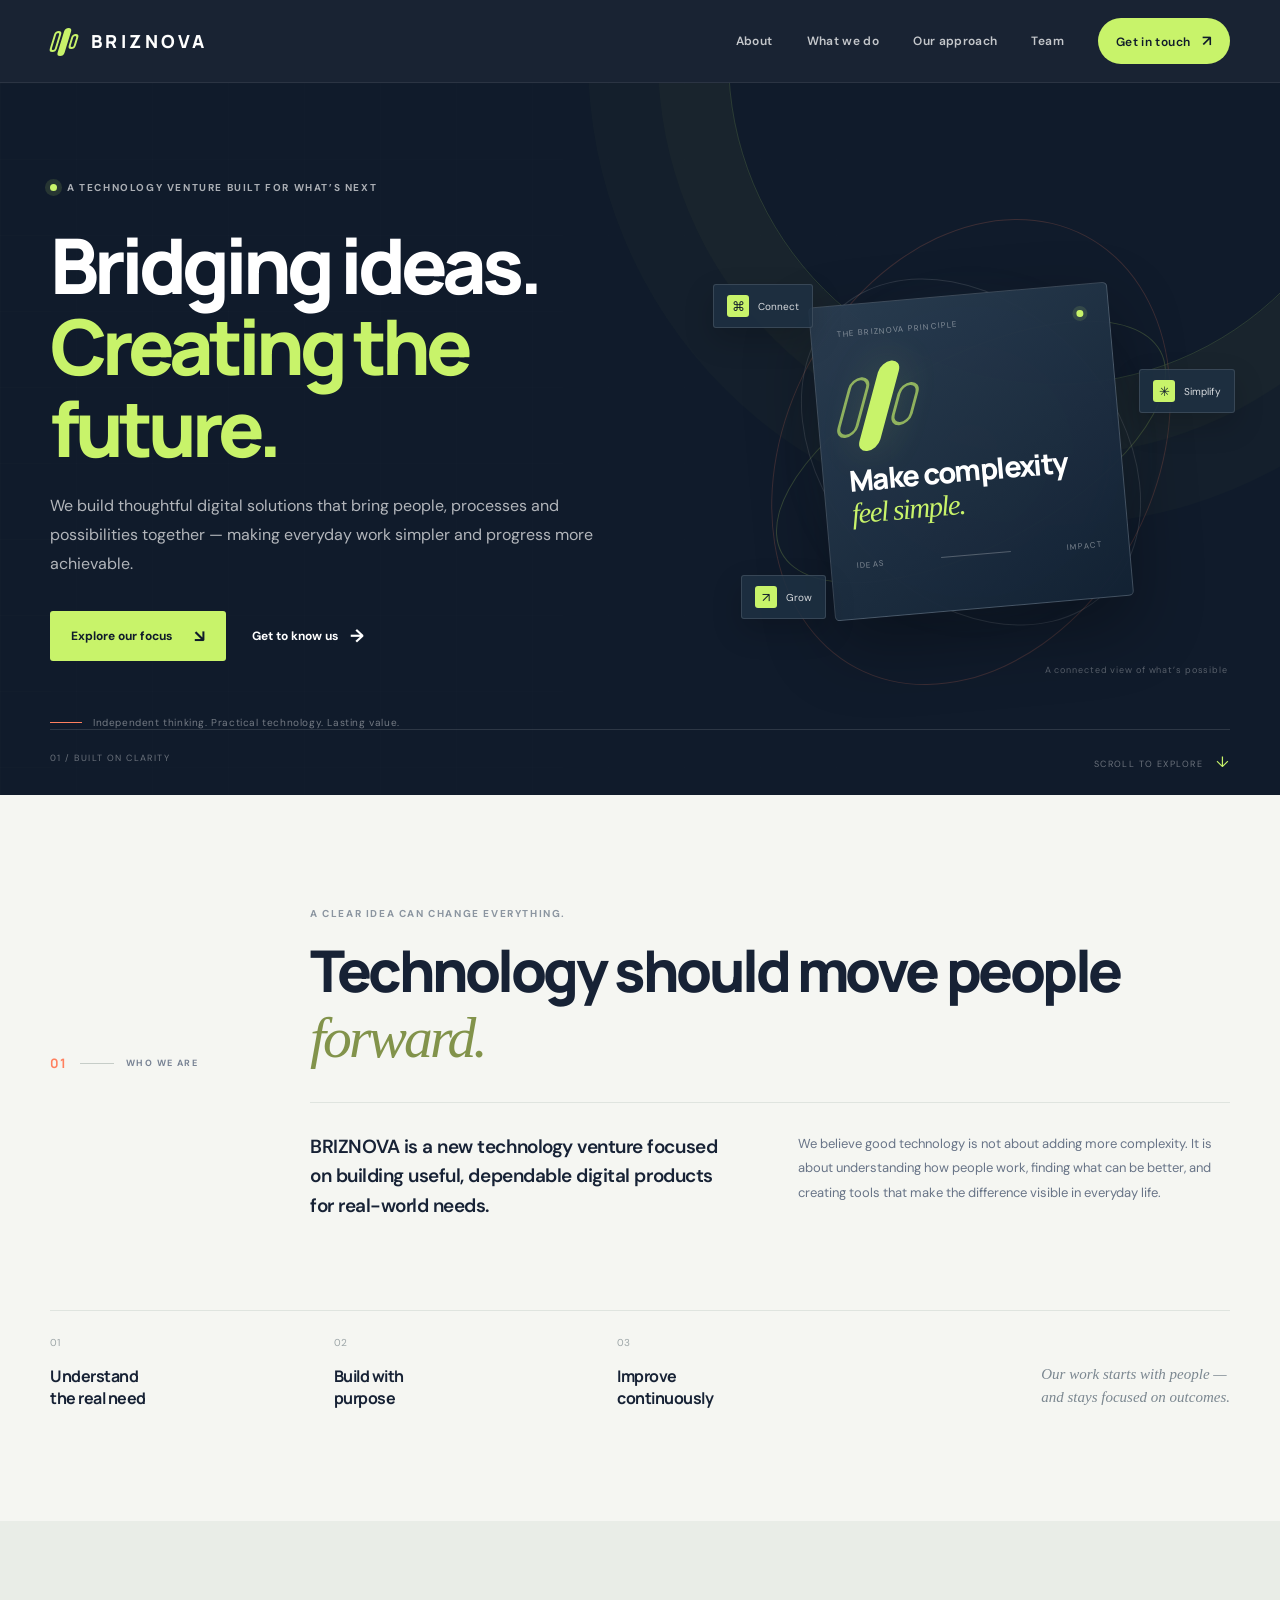
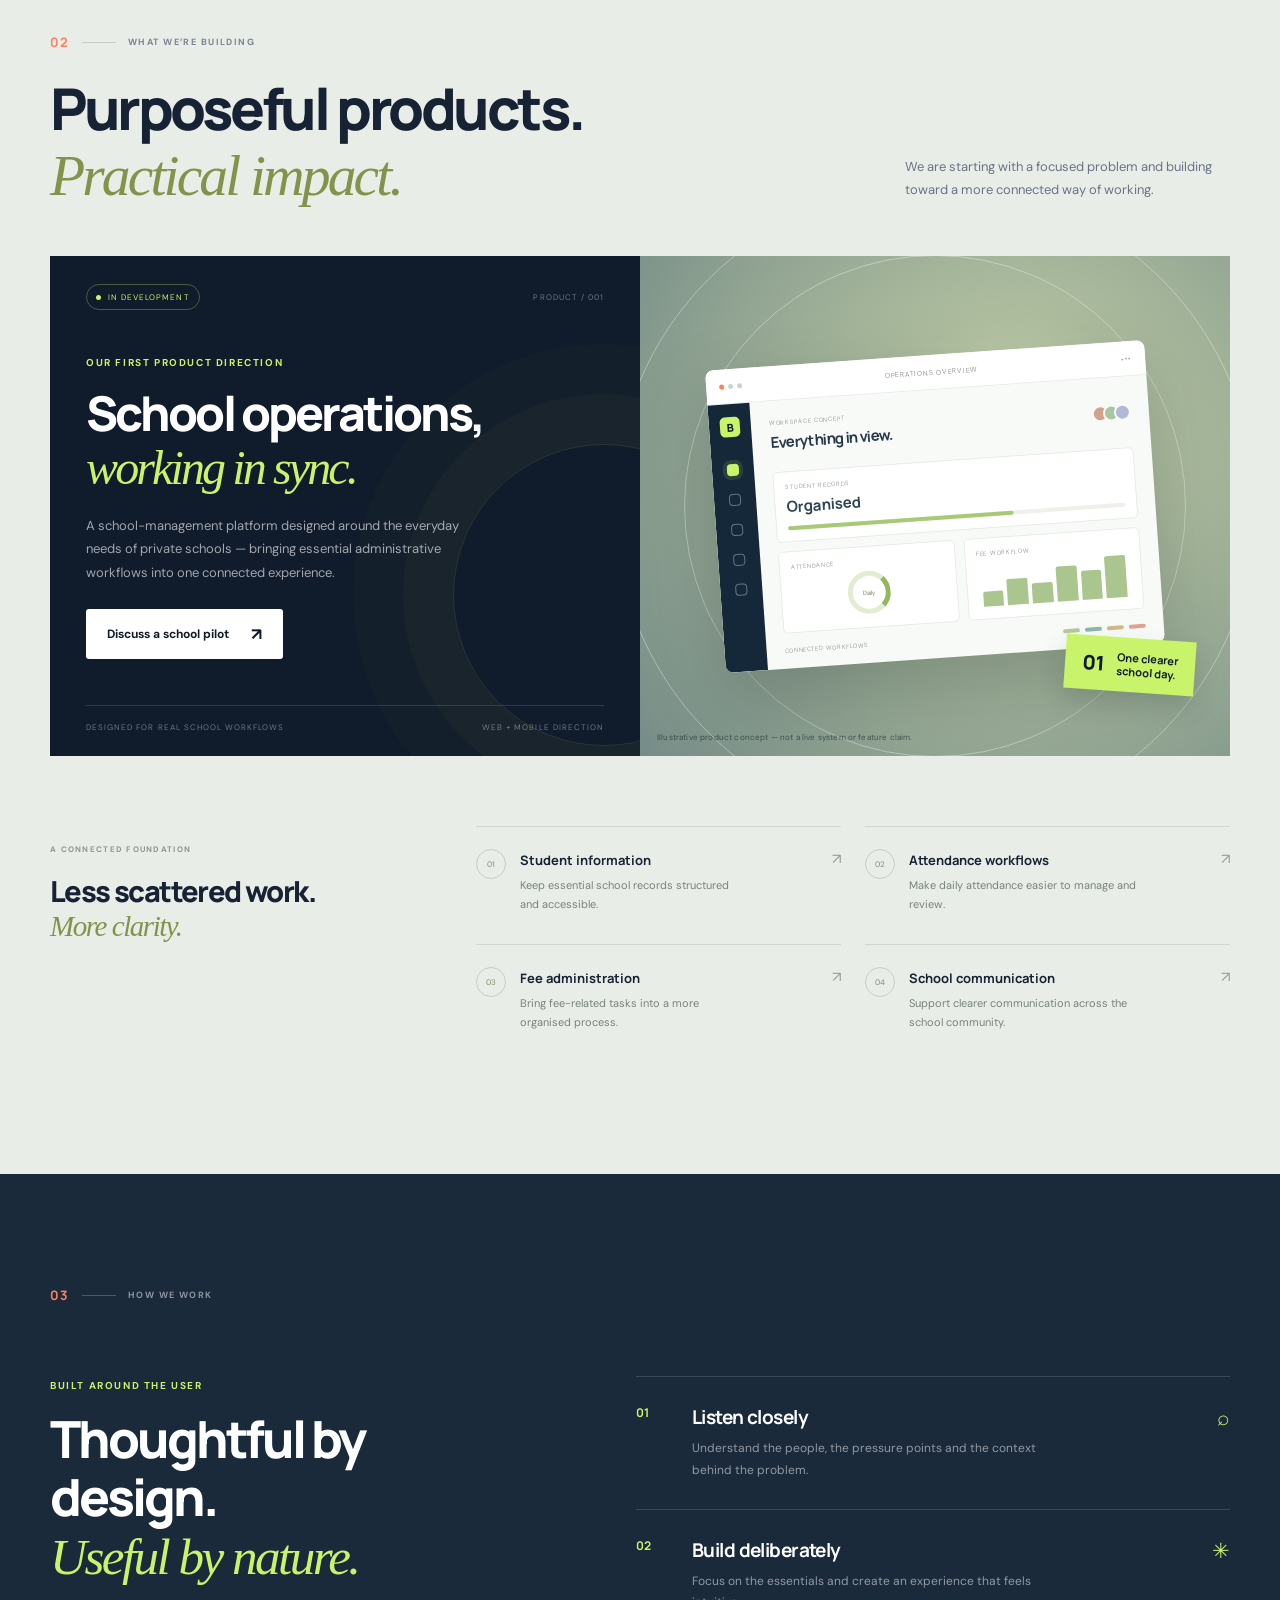
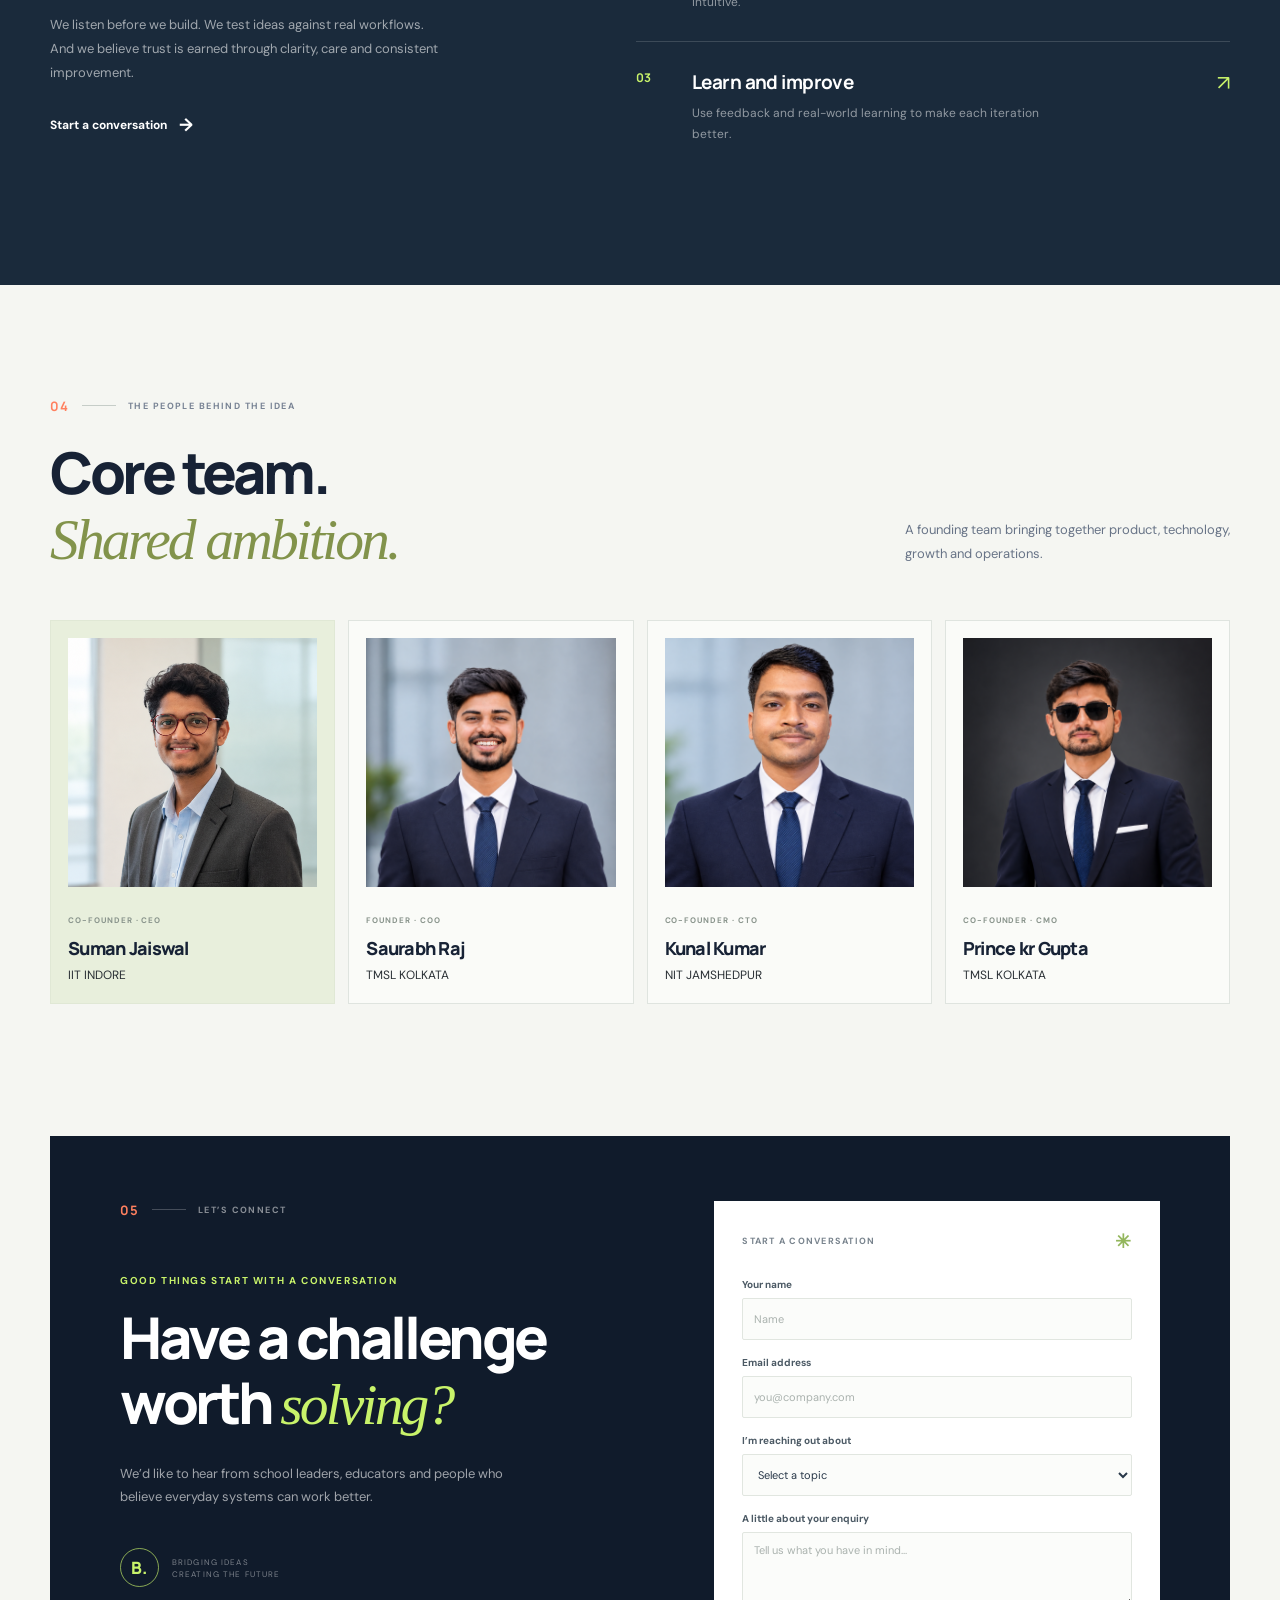
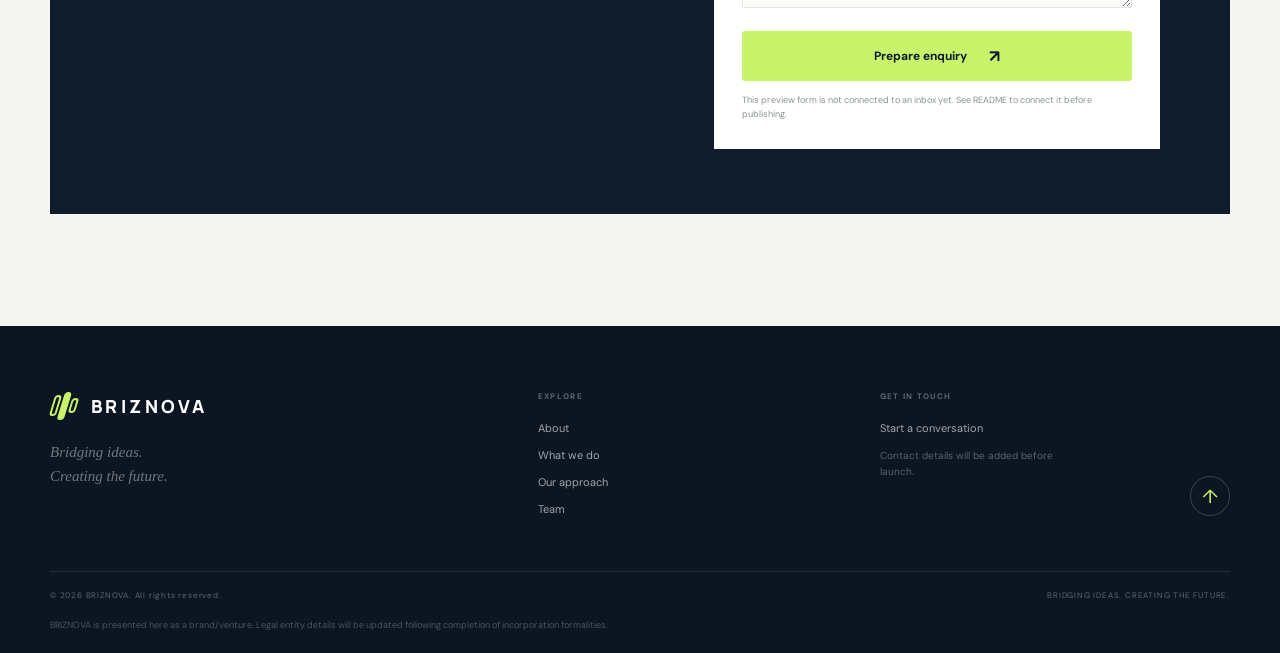
==== commit abedf716: "fixed image size" ====
--- a/index.html
+++ b/index.html
@@ -414,7 +414,7 @@
           <div class="team-grid reveal">
             <article class="team-card team-card-featured">
               <div class="team-avatar avatar-one">
-                <span><img src="suman_img.PNG" /></span><i></i>
+                <span><img src="suman_imgg.PNG" /></span><i></i>
               </div>
               <div class="team-info">
                 <span class="team-role">CO-FOUNDER · CEO</span>
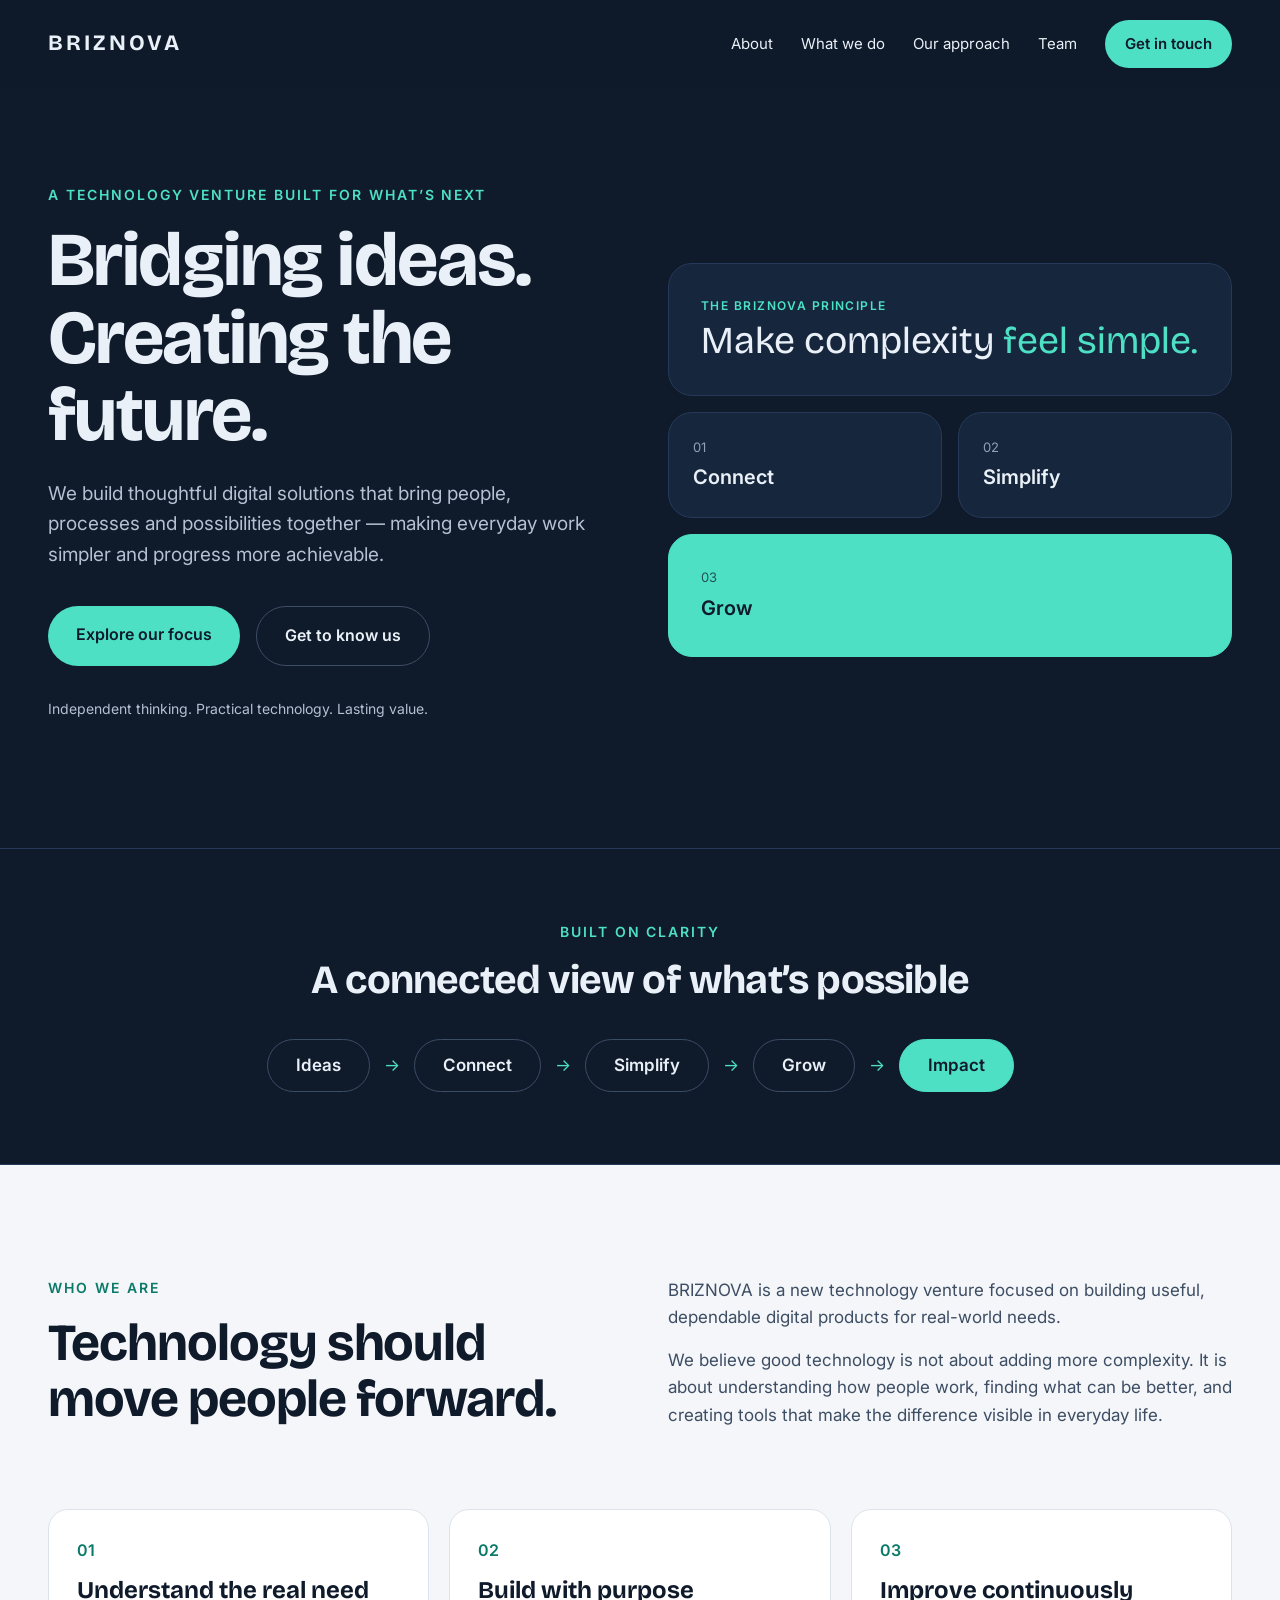
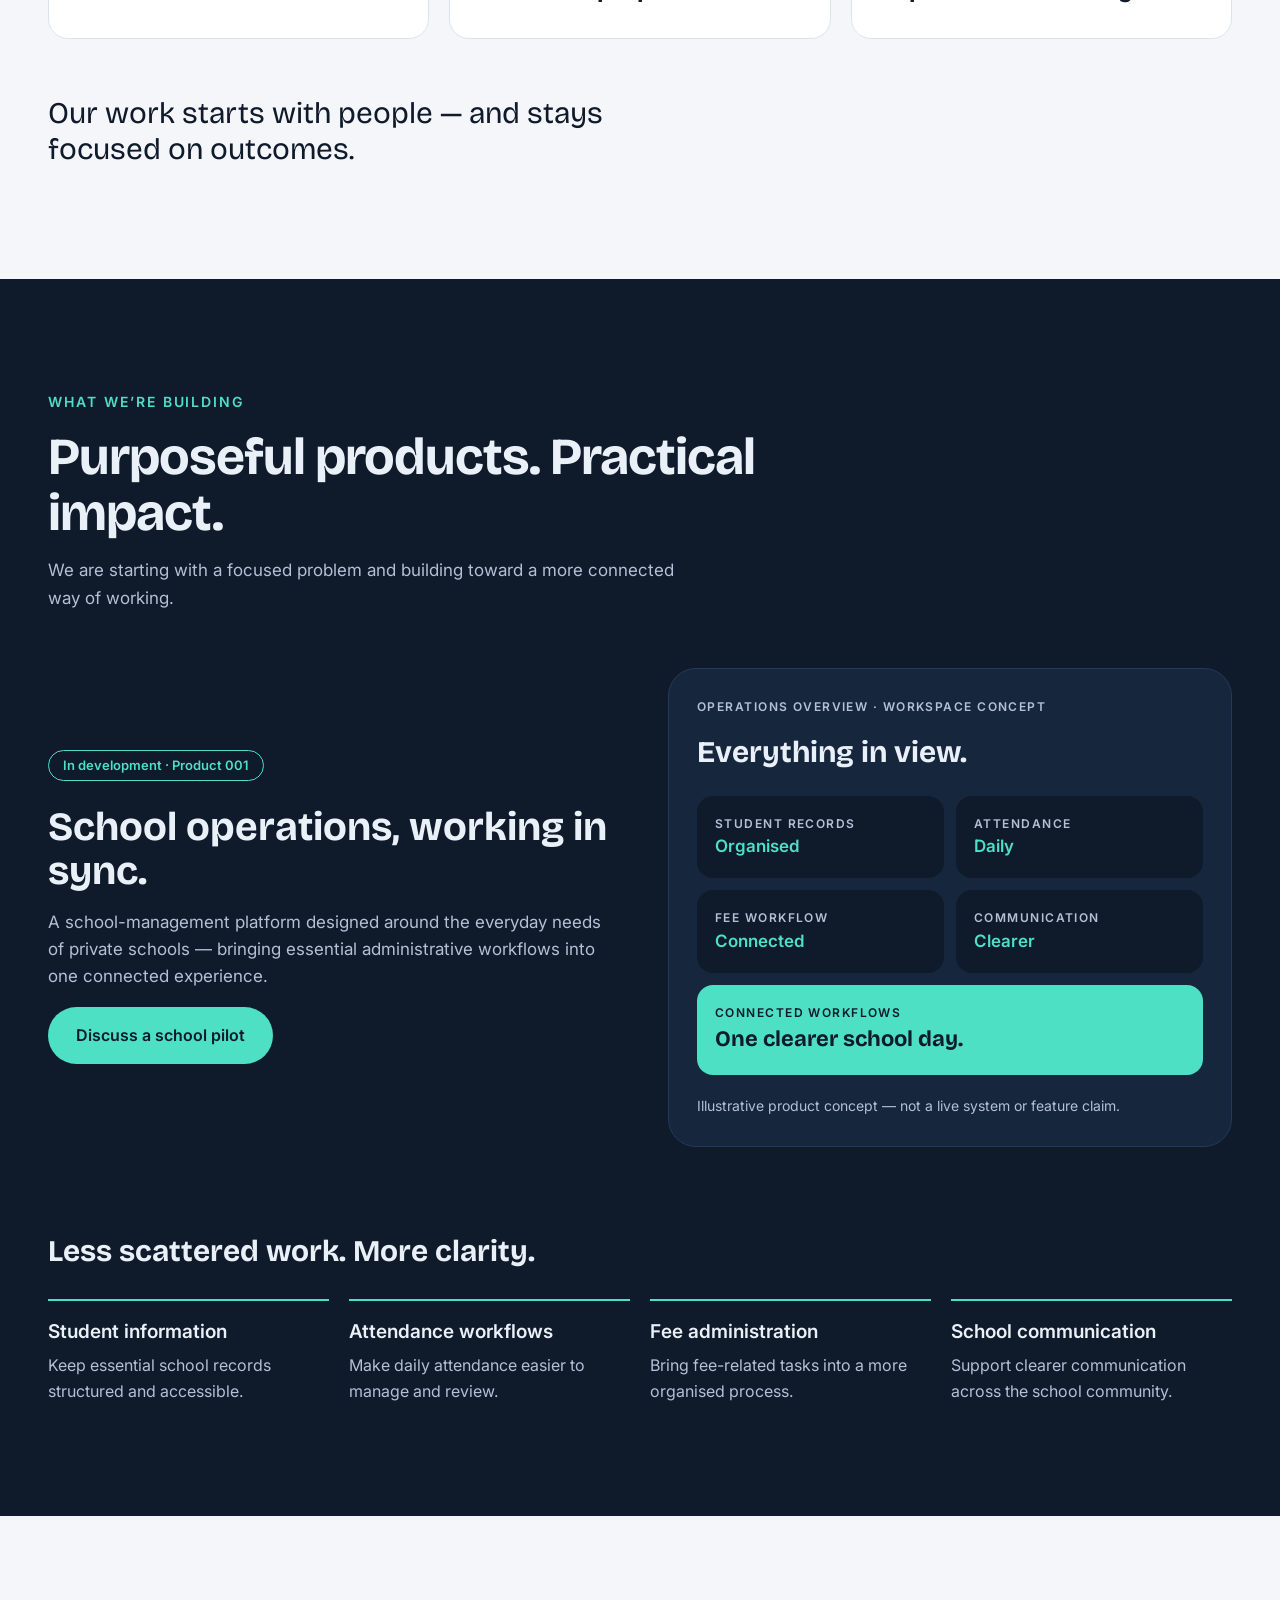
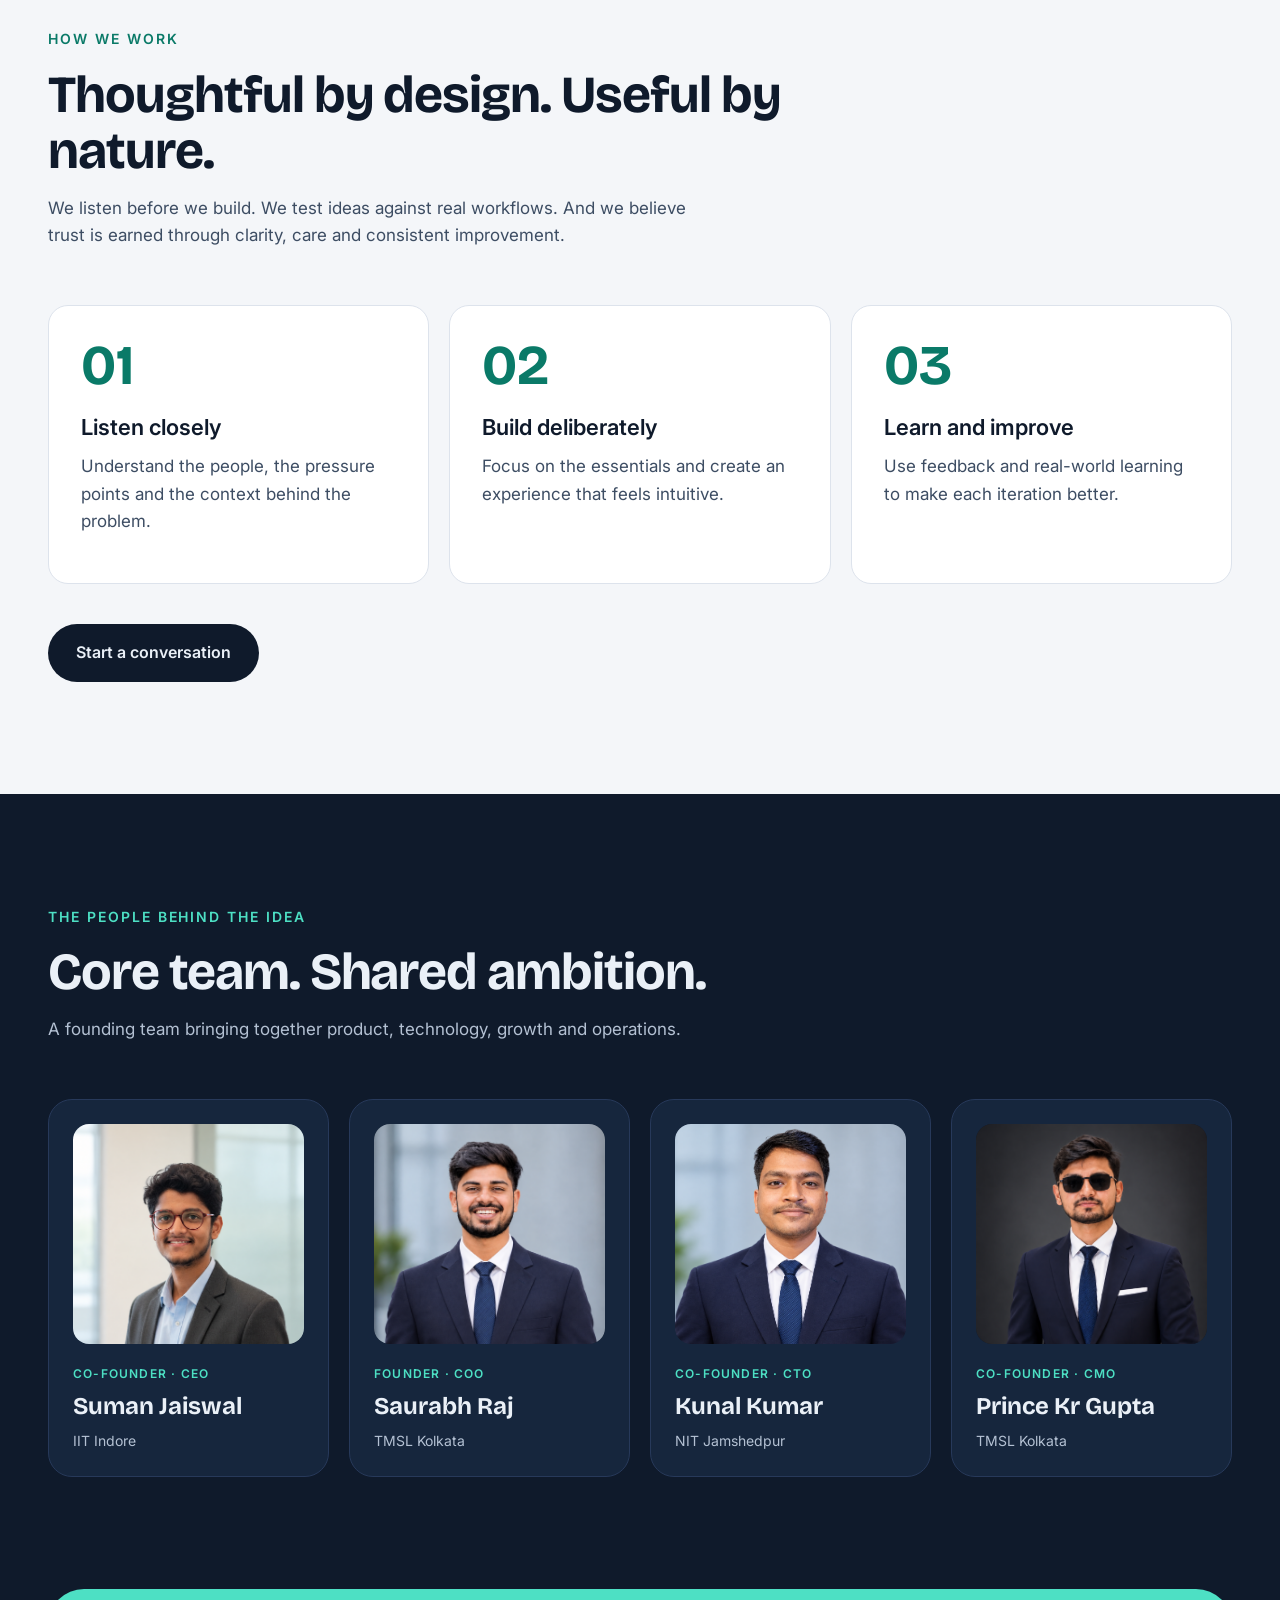
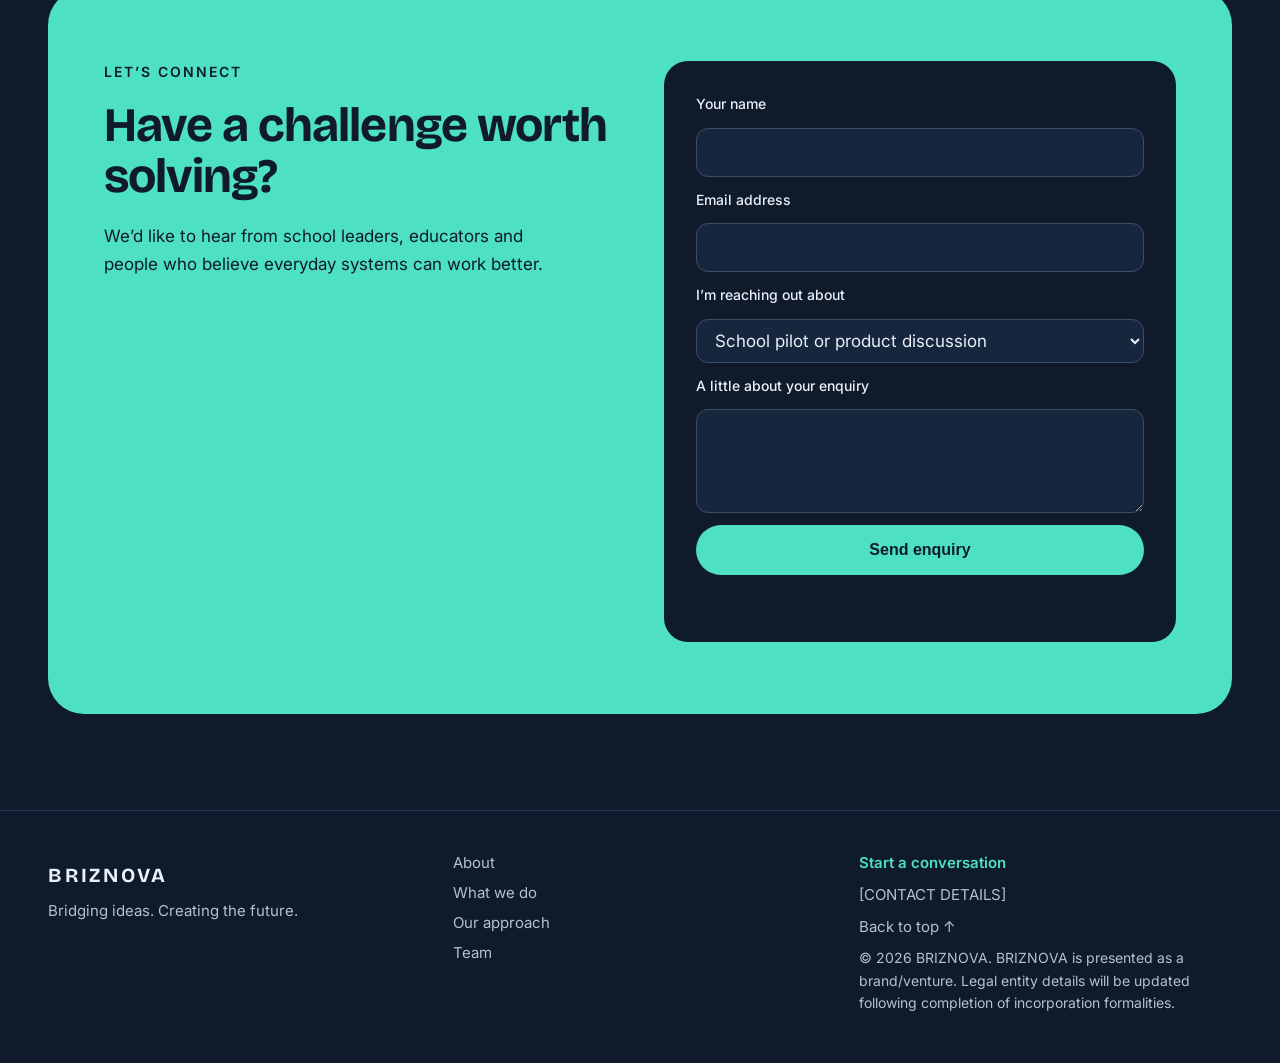
==== commit 26112af6: "redesign the website" ====
--- a/index.html
+++ b/index.html
@@ -1,581 +1,176 @@
 <!doctype html>
 <html lang="en">
-  <head>
-    <meta charset="UTF-8" />
-    <meta name="viewport" content="width=device-width, initial-scale=1.0" />
-    <meta name="theme-color" content="#101b2b" />
-    <meta
-      name="description"
-      content="BRIZNOVA builds thoughtful technology that connects people, simplifies operations and helps organisations move forward."
-    />
-    <meta
-      property="og:title"
-      content="BRIZNOVA — Bridging Ideas. Creating the Future."
-    />
-    <meta
-      property="og:description"
-      content="Practical technology. Connected experiences. A better way forward."
-    />
-    <meta property="og:type" content="website" />
-    <title>BRIZNOVA — Bridging Ideas. Creating the Future.</title>
-    <link rel="preconnect" href="https://fonts.googleapis.com" />
-    <link rel="preconnect" href="https://fonts.gstatic.com" crossorigin />
-    <link
-      href="https://fonts.googleapis.com/css2?family=DM+Sans:wght@400;500;600;700&family=Manrope:wght@400;500;600;700;800&display=swap"
-      rel="stylesheet"
-    />
-    <link rel="stylesheet" href="styles.css" />
-  </head>
-  <body>
-    <a class="skip-link" href="#main">Skip to content</a>
+<head>
+<meta charset="utf-8">
+<meta name="viewport" content="width=device-width, initial-scale=1">
+<title>BRIZNOVA — Bridging Ideas. Creating the Future.</title>
+<meta name="description" content="BRIZNOVA builds thoughtful technology that connects people, simplifies operations and helps organisations move forward.">
+<meta name="theme-color" content="#0f1a2b">
+<link rel="preconnect" href="https://fonts.googleapis.com">
+<link rel="preconnect" href="https://fonts.gstatic.com" crossorigin>
+<link href="https://fonts.googleapis.com/css2?family=Bricolage+Grotesque:wght@500;700&family=Inter:wght@400;500;600&display=swap" rel="stylesheet">
+<link rel="stylesheet" href="styles.css">
+</head>
+<body>
+<a class="skip" href="#main">Skip to content</a>
 
-    <header class="site-header" id="top">
-      <div class="container nav-wrap">
-        <a class="brand" href="#top" aria-label="BRIZNOVA home">
-          <span class="brand-mark" aria-hidden="true"
-            ><span></span><span></span><span></span
-          ></span>
-          <span class="brand-name">BRIZNOVA</span>
-        </a>
+<header class="site-header">
+  <a class="brand" href="#top">BRIZNOVA</a>
+  <button class="nav-toggle" type="button" aria-expanded="false" aria-controls="nav">Menu</button>
+  <nav id="nav" class="nav">
+    <a href="#about">About</a>
+    <a href="#focus">What we do</a>
+    <a href="#approach">Our approach</a>
+    <a href="#team">Team</a>
+    <a class="btn btn-sm" href="#contact">Get in touch</a>
+  </nav>
+</header>
 
-        <button
-          class="menu-toggle"
-          type="button"
-          aria-label="Open navigation"
-          aria-expanded="false"
-          aria-controls="primary-nav"
-        >
-          <span></span><span></span>
-        </button>
+<main id="main">
+  <section id="top" class="hero section">
+    <div>
+      <p class="eyebrow">A technology venture built for what’s next</p>
+      <h1>Bridging ideas.<br>Creating the future.</h1>
+      <p class="lead">We build thoughtful digital solutions that bring people, processes and possibilities together — making everyday work simpler and progress more achievable.</p>
+      <div class="actions">
+        <a class="btn" href="#focus">Explore our focus</a>
+        <a class="btn btn-ghost" href="#about">Get to know us</a>
+      </div>
+      <p class="muted small tagline">Independent thinking. Practical technology. Lasting value.</p>
+    </div>
+    <div class="bento">
+      <div class="tile tile-wide">
+        <p class="label">The BRIZNOVA principle</p>
+        <p class="principle">Make complexity <span class="accent">feel simple.</span></p>
+      </div>
+      <div class="tile"><p class="num">01</p><p class="tile-title">Connect</p></div>
+      <div class="tile"><p class="num">02</p><p class="tile-title">Simplify</p></div>
+      <div class="tile tile-wide tile-accent"><p class="num">03</p><p class="tile-title">Grow</p></div>
+    </div>
+  </section>
 
-        <nav class="primary-nav" id="primary-nav" aria-label="Main navigation">
-          <a href="#about">About</a>
-          <a href="#focus">What we do</a>
-          <a href="#approach">Our approach</a>
-          <a href="#team">Team</a>
-          <a class="nav-cta" href="#contact"
-            >Get in touch <span aria-hidden="true">↗</span></a
-          >
-        </nav>
+  <section class="band">
+    <p class="eyebrow">Built on clarity</p>
+    <h2>A connected view of what’s possible</h2>
+    <div class="flow" aria-label="Ideas to impact">
+      <span>Ideas</span><i aria-hidden="true">→</i><span>Connect</span><i aria-hidden="true">→</i><span>Simplify</span><i aria-hidden="true">→</i><span>Grow</span><i aria-hidden="true">→</i><span class="flow-end">Impact</span>
+    </div>
+  </section>
+
+  <section id="about" class="section light">
+    <div class="two-col">
+      <div>
+        <p class="eyebrow dark">Who we are</p>
+        <h2>Technology should move people forward.</h2>
       </div>
-    </header>
+      <div class="body-dark">
+        <p>BRIZNOVA is a new technology venture focused on building useful, dependable digital products for real-world needs.</p>
+        <p>We believe good technology is not about adding more complexity. It is about understanding how people work, finding what can be better, and creating tools that make the difference visible in everyday life.</p>
+      </div>
+    </div>
+    <div class="grid grid-220">
+      <div class="card"><p class="num dark">01</p><p class="card-title">Understand the real need</p></div>
+      <div class="card"><p class="num dark">02</p><p class="card-title">Build with purpose</p></div>
+      <div class="card"><p class="num dark">03</p><p class="card-title">Improve continuously</p></div>
+    </div>
+    <p class="statement">Our work starts with people — and stays focused on outcomes.</p>
+  </section>
 
-    <main id="main">
-      <section class="hero section-dark">
-        <div class="hero-grid" aria-hidden="true"></div>
-        <div class="container hero-inner">
-          <div class="hero-copy reveal">
-            <div class="eyebrow eyebrow-light">
-              <span class="eyebrow-dot"></span> A technology venture built for
-              what’s next
-            </div>
-            <h1>
-              Bridging ideas.<br /><span class="text-gradient"
-                >Creating the future.</span
-              >
-            </h1>
-            <p class="hero-lede">
-              We build thoughtful digital solutions that bring people, processes
-              and possibilities together — making everyday work simpler and
-              progress more achievable.
-            </p>
-            <div class="hero-actions">
-              <a class="button button-lime" href="#focus"
-                >Explore our focus <span aria-hidden="true">↘</span></a
-              >
-              <a class="text-link text-link-light" href="#about"
-                >Get to know us <span aria-hidden="true">→</span></a
-              >
-            </div>
-            <div class="hero-note">
-              <span class="note-line"></span> Independent thinking. Practical
-              technology. Lasting value.
-            </div>
-          </div>
+  <section id="focus" class="section">
+    <p class="eyebrow">What we’re building</p>
+    <h2>Purposeful products. Practical impact.</h2>
+    <p class="muted intro">We are starting with a focused problem and building toward a more connected way of working.</p>
 
-          <div
-            class="hero-art reveal"
-            aria-label="Abstract illustration of connected systems"
-          >
-            <div class="orbit orbit-one"></div>
-            <div class="orbit orbit-two"></div>
-            <div class="orbit orbit-three"></div>
-            <div class="art-glow"></div>
-            <div class="core-card">
-              <div class="core-top">
-                <span class="core-label">THE BRIZNOVA PRINCIPLE</span
-                ><span class="core-indicator"></span>
-              </div>
-              <div class="core-symbol">
-                <span class="symbol-a"></span><span class="symbol-b"></span
-                ><span class="symbol-c"></span>
-              </div>
-              <div class="core-title">
-                Make complexity<br /><em>feel simple.</em>
-              </div>
-              <div class="core-bottom">
-                <span>IDEAS</span><span class="core-dash"></span
-                ><span>IMPACT</span>
-              </div>
-            </div>
-            <div class="float-tag tag-connect">
-              <span class="tag-icon">⌘</span><span>Connect</span>
-            </div>
-            <div class="float-tag tag-simplify">
-              <span class="tag-icon">✳</span><span>Simplify</span>
-            </div>
-            <div class="float-tag tag-grow">
-              <span class="tag-icon">↗</span><span>Grow</span>
-            </div>
-            <div class="art-caption">A connected view of what’s possible</div>
-          </div>
+    <div class="two-col center">
+      <div>
+        <p class="pill">In development · Product 001</p>
+        <h3 class="h3-lg">School operations, working in sync.</h3>
+        <p class="muted">A school-management platform designed around the everyday needs of private schools — bringing essential administrative workflows into one connected experience.</p>
+        <a class="btn" href="#contact">Discuss a school pilot</a>
+      </div>
+      <div class="mock">
+        <p class="label muted">Operations overview · Workspace concept</p>
+        <p class="mock-title">Everything in view.</p>
+        <div class="mock-grid">
+          <div><p class="label muted">Student records</p><p class="accent strong">Organised</p></div>
+          <div><p class="label muted">Attendance</p><p class="accent strong">Daily</p></div>
+          <div><p class="label muted">Fee workflow</p><p class="accent strong">Connected</p></div>
+          <div><p class="label muted">Communication</p><p class="accent strong">Clearer</p></div>
         </div>
-        <div class="hero-bottom container">
-          <span>01 / BUILT ON CLARITY</span
-          ><span class="scroll-cue"
-            >SCROLL TO EXPLORE <span aria-hidden="true">↓</span></span
-          >
-        </div>
-      </section>
+        <div class="mock-cta"><p class="label">Connected workflows</p><p class="mock-cta-title">One clearer school day.</p></div>
+        <p class="muted small">Illustrative product concept — not a live system or feature claim.</p>
+      </div>
+    </div>
 
-      <section class="intro-section section-pad" id="about">
-        <div class="container intro-grid">
-          <div class="section-kicker reveal">
-            <span>01</span><span class="kicker-line"></span
-            ><span>WHO WE ARE</span>
-          </div>
-          <div class="intro-content reveal">
-            <p class="overline">A clear idea can change everything.</p>
-            <h2>
-              Technology should move people
-              <span class="serif-accent">forward.</span>
-            </h2>
-            <div class="intro-lower">
-              <p class="large-copy">
-                BRIZNOVA is a new technology venture focused on building useful,
-                dependable digital products for real-world needs.
-              </p>
-              <p class="body-copy">
-                We believe good technology is not about adding more complexity.
-                It is about understanding how people work, finding what can be
-                better, and creating tools that make the difference visible in
-                everyday life.
-              </p>
-            </div>
-          </div>
-        </div>
-        <div class="container principle-row reveal">
-          <div class="principle">
-            <span class="principle-number">01</span
-            ><strong>Understand<br />the real need</strong>
-          </div>
-          <div class="principle">
-            <span class="principle-number">02</span
-            ><strong>Build with<br />purpose</strong>
-          </div>
-          <div class="principle">
-            <span class="principle-number">03</span
-            ><strong>Improve<br />continuously</strong>
-          </div>
-          <div class="principle-note">
-            Our work starts with people —<br />and stays focused on outcomes.
-          </div>
-        </div>
-      </section>
+    <h3 class="h3-md">Less scattered work. More clarity.</h3>
+    <div class="grid grid-230">
+      <div class="feature"><p class="feature-title">Student information</p><p class="muted">Keep essential school records structured and accessible.</p></div>
+      <div class="feature"><p class="feature-title">Attendance workflows</p><p class="muted">Make daily attendance easier to manage and review.</p></div>
+      <div class="feature"><p class="feature-title">Fee administration</p><p class="muted">Bring fee-related tasks into a more organised process.</p></div>
+      <div class="feature"><p class="feature-title">School communication</p><p class="muted">Support clearer communication across the school community.</p></div>
+    </div>
+  </section>
 
-      <section class="focus-section section-pad" id="focus">
-        <div class="container">
-          <div class="section-heading reveal">
-            <div class="section-kicker">
-              <span>02</span><span class="kicker-line"></span
-              ><span>WHAT WE’RE BUILDING</span>
-            </div>
-            <div class="heading-row">
-              <h2>
-                Purposeful products.<br /><span class="serif-accent"
-                  >Practical impact.</span
-                >
-              </h2>
-              <p>
-                We are starting with a focused problem and building toward a
-                more connected way of working.
-              </p>
-            </div>
-          </div>
+  <section id="approach" class="section light">
+    <p class="eyebrow dark">How we work</p>
+    <h2>Thoughtful by design. Useful by nature.</h2>
+    <p class="body-dark intro">We listen before we build. We test ideas against real workflows. And we believe trust is earned through clarity, care and consistent improvement.</p>
+    <div class="grid grid-260">
+      <div class="card big"><p class="big-num">01</p><h3>Listen closely</h3><p class="body-dark">Understand the people, the pressure points and the context behind the problem.</p></div>
+      <div class="card big"><p class="big-num">02</p><h3>Build deliberately</h3><p class="body-dark">Focus on the essentials and create an experience that feels intuitive.</p></div>
+      <div class="card big"><p class="big-num">03</p><h3>Learn and improve</h3><p class="body-dark">Use feedback and real-world learning to make each iteration better.</p></div>
+    </div>
+    <a class="btn btn-dark" href="#contact">Start a conversation</a>
+  </section>
 
-          <article class="product-card reveal">
-            <div class="product-main">
-              <div class="product-meta">
-                <span class="status-pill"><span></span> IN DEVELOPMENT</span
-                ><span class="product-index">PRODUCT / 001</span>
-              </div>
-              <div class="product-copy">
-                <p class="overline overline-lime">
-                  OUR FIRST PRODUCT DIRECTION
-                </p>
-                <h3>School operations,<br /><em>working in sync.</em></h3>
-                <p>
-                  A school-management platform designed around the everyday
-                  needs of private schools — bringing essential administrative
-                  workflows into one connected experience.
-                </p>
-                <a class="button button-light" href="#contact"
-                  >Discuss a school pilot <span aria-hidden="true">↗</span></a
-                >
-              </div>
-              <div class="product-foot">
-                <span>DESIGNED FOR REAL SCHOOL WORKFLOWS</span
-                ><span>WEB + MOBILE DIRECTION</span>
-              </div>
-            </div>
-            <div
-              class="product-visual"
-              aria-label="Concept illustration of a school management dashboard"
-            >
-              <div class="dashboard-window">
-                <div class="window-bar">
-                  <div class="window-dots"><i></i><i></i><i></i></div>
-                  <span>OPERATIONS OVERVIEW</span
-                  ><span class="window-menu">•••</span>
-                </div>
-                <div class="dashboard-body">
-                  <aside class="dashboard-rail">
-                    <div class="rail-logo">B</div>
-                    <b class="rail-active"></b><b></b><b></b><b></b><b></b>
-                  </aside>
-                  <div class="dashboard-content">
-                    <div class="dashboard-greeting">
-                      <span
-                        ><small>WORKSPACE CONCEPT</small
-                        ><strong>Everything in view.</strong></span
-                      ><span class="avatar-stack"><i></i><i></i><i></i></span>
-                    </div>
-                    <div class="metric-grid">
-                      <div class="metric metric-wide">
-                        <small>STUDENT RECORDS</small><strong>Organised</strong
-                        ><span class="metric-line"><i></i></span>
-                      </div>
-                      <div class="metric">
-                        <small>ATTENDANCE</small>
-                        <div class="metric-ring"><span>Daily</span></div>
-                      </div>
-                      <div class="metric">
-                        <small>FEE WORKFLOW</small>
-                        <div class="fee-bars">
-                          <i></i><i></i><i></i><i></i><i></i><i></i>
-                        </div>
-                      </div>
-                    </div>
-                    <div class="dashboard-bottom">
-                      <span>CONNECTED WORKFLOWS</span>
-                      <div class="workflow-line">
-                        <i></i><i></i><i></i><i></i>
-                      </div>
-                    </div>
-                  </div>
-                </div>
-              </div>
-              <div class="visual-sticker">
-                <span>01</span><strong>One clearer<br />school day.</strong>
-              </div>
-              <p class="visual-disclaimer">
-                Illustrative product concept — not a live system or feature
-                claim.
-              </p>
-            </div>
-          </article>
+  <section id="team" class="section">
+    <p class="eyebrow">The people behind the idea</p>
+    <h2>Core team. Shared ambition.</h2>
+    <p class="muted intro">A founding team bringing together product, technology, growth and operations.</p>
+    <div class="grid grid-240">
+      <article class="person"><img src="suman_imgg.PNG" alt="Suman Jaiswal" loading="lazy"><p class="role">Co-founder · CEO</p><h3>Suman Jaiswal</h3><p class="muted small">IIT Indore</p></article>
+      <article class="person"><img class="portrait-saurabh" src="saurabh_img.PNG" alt="Saurabh Raj" loading="lazy"><p class="role">Founder · COO</p><h3>Saurabh Raj</h3><p class="muted small">TMSL Kolkata</p></article>
+      <article class="person"><img src="kunal_imgg.png" alt="Kunal Kumar" loading="lazy"><p class="role">Co-founder · CTO</p><h3>Kunal Kumar</h3><p class="muted small">NIT Jamshedpur</p></article>
+      <article class="person"><img class="portrait-prince" src="prince_img.PNG" alt="Prince Kr Gupta" loading="lazy"><p class="role">Co-founder · CMO</p><h3>Prince Kr Gupta</h3><p class="muted small">TMSL Kolkata</p></article>
+    </div>
+  </section>
 
-          <div class="capability-grid reveal">
-            <div class="capability-intro">
-              <span class="mini-label">A CONNECTED FOUNDATION</span>
-              <h3>
-                Less scattered work.<br /><span class="serif-accent"
-                  >More clarity.</span
-                >
-              </h3>
-            </div>
-            <div class="capability">
-              <span class="cap-icon">01</span>
-              <div>
-                <h4>Student information</h4>
-                <p>Keep essential school records structured and accessible.</p>
-              </div>
-              <span class="cap-arrow">↗</span>
-            </div>
-            <div class="capability">
-              <span class="cap-icon">02</span>
-              <div>
-                <h4>Attendance workflows</h4>
-                <p>Make daily attendance easier to manage and review.</p>
-              </div>
-              <span class="cap-arrow">↗</span>
-            </div>
-            <div class="capability">
-              <span class="cap-icon">03</span>
-              <div>
-                <h4>Fee administration</h4>
-                <p>Bring fee-related tasks into a more organised process.</p>
-              </div>
-              <span class="cap-arrow">↗</span>
-            </div>
-            <div class="capability">
-              <span class="cap-icon">04</span>
-              <div>
-                <h4>School communication</h4>
-                <p>
-                  Support clearer communication across the school community.
-                </p>
-              </div>
-              <span class="cap-arrow">↗</span>
-            </div>
-          </div>
-        </div>
-      </section>
+  <section id="contact" class="contact">
+    <div>
+      <p class="eyebrow dark">Let’s connect</p>
+      <h2>Have a challenge worth solving?</h2>
+      <p>We’d like to hear from school leaders, educators and people who believe everyday systems can work better.</p>
+    </div>
+    <form id="enquiry" class="form" novalidate>
+      <label for="name">Your name</label>
+      <input id="name" name="name" type="text" autocomplete="name" required>
+      <label for="email">Email address</label>
+      <input id="email" name="email" type="email" autocomplete="email" required>
+      <label for="topic">I’m reaching out about</label>
+      <select id="topic" name="topic">
+        <option>School pilot or product discussion</option>
+        <option>Partnership</option>
+        <option>General enquiry</option>
+      </select>
+      <label for="message">A little about your enquiry</label>
+      <textarea id="message" name="message" rows="3"></textarea>
+      <button class="btn" type="submit">Send enquiry</button>
+      <p id="form-status" class="status" role="status" aria-live="polite"></p>
+    </form>
+  </section>
+</main>
 
-      <section class="approach-section section-pad" id="approach">
-        <div class="container approach-grid">
-          <div class="approach-left reveal">
-            <div class="section-kicker section-kicker-light">
-              <span>03</span><span class="kicker-line"></span
-              ><span>HOW WE WORK</span>
-            </div>
-            <p class="overline overline-lime">BUILT AROUND THE USER</p>
-            <h2>
-              Thoughtful by design.<br /><span class="serif-accent"
-                >Useful by nature.</span
-              >
-            </h2>
-            <p class="approach-text">
-              We listen before we build. We test ideas against real workflows.
-              And we believe trust is earned through clarity, care and
-              consistent improvement.
-            </p>
-            <a class="text-link text-link-light" href="#contact"
-              >Start a conversation <span aria-hidden="true">→</span></a
-            >
-          </div>
-          <div class="approach-steps reveal">
-            <div class="approach-step">
-              <span>01</span>
-              <div>
-                <h3>Listen closely</h3>
-                <p>
-                  Understand the people, the pressure points and the context
-                  behind the problem.
-                </p>
-              </div>
-              <span class="step-symbol">⌕</span>
-            </div>
-            <div class="approach-step">
-              <span>02</span>
-              <div>
-                <h3>Build deliberately</h3>
-                <p>
-                  Focus on the essentials and create an experience that feels
-                  intuitive.
-                </p>
-              </div>
-              <span class="step-symbol">✳</span>
-            </div>
-            <div class="approach-step">
-              <span>03</span>
-              <div>
-                <h3>Learn and improve</h3>
-                <p>
-                  Use feedback and real-world learning to make each iteration
-                  better.
-                </p>
-              </div>
-              <span class="step-symbol">↗</span>
-            </div>
-          </div>
-        </div>
-      </section>
+<footer class="footer">
+  <div><p class="brand">BRIZNOVA</p><p>Bridging ideas. Creating the future.</p></div>
+  <div class="footer-links"><a href="#about">About</a><a href="#focus">What we do</a><a href="#approach">Our approach</a><a href="#team">Team</a></div>
+  <div>
+    <a class="accent strong" href="#contact">Start a conversation</a>
+    <p>[CONTACT DETAILS]</p>
+    <a href="#top">Back to top ↑</a>
+    <p class="small muted">© <span id="year">2026</span> BRIZNOVA. BRIZNOVA is presented as a brand/venture. Legal entity details will be updated following completion of incorporation formalities.</p>
+  </div>
+</footer>
 
-      <section class="team-section section-pad" id="team">
-        <div class="container">
-          <div class="section-heading reveal">
-            <div class="section-kicker">
-              <span>04</span><span class="kicker-line"></span
-              ><span>THE PEOPLE BEHIND THE IDEA</span>
-            </div>
-            <div class="heading-row">
-              <h2>
-                Core team.<br /><span class="serif-accent"
-                  >Shared ambition.</span
-                >
-              </h2>
-              <p>
-                A founding team bringing together product, technology, growth
-                and operations.
-              </p>
-            </div>
-          </div>
-          <div class="team-grid reveal">
-            <article class="team-card team-card-featured">
-              <div class="team-avatar avatar-one">
-                <span><img src="suman_imgg.PNG" /></span><i></i>
-              </div>
-              <div class="team-info">
-                <span class="team-role">CO-FOUNDER · CEO</span>
-                <h3>Suman Jaiswal</h3>
-                <p>IIT INDORE</p>
-              </div>
-              <span class="team-card-number">01</span>
-            </article>
-            <article class="team-card">
-              <div class="team-avatar avatar-four">
-                <span><img src="saurabh_img.PNG" /></span><i></i>
-              </div>
-              <div class="team-info">
-                <span class="team-role">FOUNDER · COO</span>
-                <h3>Saurabh Raj</h3>
-                <p>TMSL KOLKATA</p>
-              </div>
-              <span class="team-card-number">04</span>
-            </article>
-            <article class="team-card">
-              <div class="team-avatar avatar-two">
-                <span><img src="kunal_imgg.png" /></span><i></i>
-              </div>
-              <div class="team-info">
-                <span class="team-role">CO-FOUNDER · CTO</span>
-                <h3>Kunal Kumar</h3>
-                <p>NIT JAMSHEDPUR</p>
-              </div>
-              <span class="team-card-number">02</span>
-            </article>
-            <article class="team-card">
-              <div class="team-avatar avatar-three">
-                <span><img src="prince_img.PNG" /></span><i></i>
-              </div>
-              <div class="team-info">
-                <span class="team-role">CO-FOUNDER · CMO</span>
-                <h3>Prince kr Gupta</h3>
-                <p>TMSL KOLKATA</p>
-              </div>
-              <span class="team-card-number">03</span>
-            </article>
-          </div>
-          <!-- <p class="team-note">Founder names and role descriptions are editable in <code>index.html</code>. Add approved biographies and photographs when ready.</p> -->
-        </div>
-      </section>
-
-      <section class="contact-section section-pad" id="contact">
-        <div class="container contact-panel reveal">
-          <div class="contact-copy">
-            <div class="section-kicker section-kicker-light">
-              <span>05</span><span class="kicker-line"></span
-              ><span>LET’S CONNECT</span>
-            </div>
-            <p class="overline overline-lime">
-              GOOD THINGS START WITH A CONVERSATION
-            </p>
-            <h2>
-              Have a challenge<br />worth
-              <span class="serif-accent">solving?</span>
-            </h2>
-            <p>
-              We’d like to hear from school leaders, educators and people who
-              believe everyday systems can work better.
-            </p>
-            <div class="contact-stamp">
-              <span class="stamp-mark">B.</span
-              ><span>BRIDGING IDEAS<br />CREATING THE FUTURE</span>
-            </div>
-          </div>
-          <div class="contact-form-wrap">
-            <form class="contact-form" id="contact-form">
-              <div class="form-heading">
-                <span>START A CONVERSATION</span
-                ><span class="form-star">✳</span>
-              </div>
-              <label for="name">Your name</label>
-              <input
-                id="name"
-                name="name"
-                type="text"
-                placeholder="Name"
-                autocomplete="name"
-                required
-              />
-              <label for="email">Email address</label>
-              <input
-                id="email"
-                name="email"
-                type="email"
-                placeholder="you@company.com"
-                autocomplete="email"
-                required
-              />
-              <label for="interest">I’m reaching out about</label>
-              <select id="interest" name="interest" required>
-                <option value="" disabled selected>Select a topic</option>
-                <option>School pilot or product discussion</option>
-                <option>Partnership</option>
-                <option>General enquiry</option>
-              </select>
-              <label for="message">A little about your enquiry</label>
-              <textarea
-                id="message"
-                name="message"
-                rows="3"
-                placeholder="Tell us what you have in mind..."
-              ></textarea>
-              <button class="button button-lime form-submit" type="submit">
-                Prepare enquiry <span aria-hidden="true">↗</span>
-              </button>
-              <p
-                class="form-status"
-                id="form-status"
-                role="status"
-                aria-live="polite"
-              >
-                This preview form is not connected to an inbox yet. See README
-                to connect it before publishing.
-              </p>
-            </form>
-          </div>
-        </div>
-      </section>
-    </main>
-
-    <footer class="site-footer">
-      <div class="container footer-main">
-        <div class="footer-brand-block">
-          <a class="brand brand-footer" href="#top" aria-label="BRIZNOVA home"
-            ><span class="brand-mark" aria-hidden="true"
-              ><span></span><span></span><span></span></span
-            ><span class="brand-name">BRIZNOVA</span></a
-          >
-          <p>Bridging ideas.<br />Creating the future.</p>
-        </div>
-        <div class="footer-links">
-          <span class="footer-label">EXPLORE</span><a href="#about">About</a
-          ><a href="#focus">What we do</a><a href="#approach">Our approach</a
-          ><a href="#team">Team</a>
-        </div>
-        <div class="footer-links">
-          <span class="footer-label">GET IN TOUCH</span
-          ><a href="#contact">Start a conversation</a
-          ><span class="footer-muted"
-            >Contact details will be added before launch.</span
-          >
-        </div>
-        <a class="back-top" href="#top" aria-label="Back to top">↑</a>
-      </div>
-      <div class="container footer-bottom">
-        <span
-          >© <span id="current-year"></span> BRIZNOVA. All rights
-          reserved.</span
-        ><span>BRIDGING IDEAS. CREATING THE FUTURE.</span>
-      </div>
-      <div class="container legal-note">
-        BRIZNOVA is presented here as a brand/venture. Legal entity details will
-        be updated following completion of incorporation formalities.
-      </div>
-    </footer>
-
-    <script src="script.js"></script>
-  </body>
+<script src="script.js"></script>
+</body>
 </html>
--- a/styles.css
+++ b/styles.css
@@ -1,349 +1,150 @@
-:root {
-  --navy: #101b2b;
-  --navy-2: #17263b;
-  --ink: #172235;
-  --muted: #687487;
-  --paper: #f5f6f2;
-  --white: #fff;
-  --line: #dfe4df;
-  --lime: #c8f36a;
-  --lime-2: #d9fb8e;
-  --orange: #ff805f;
-  --font-body: "DM Sans", sans-serif;
-  --font-display: "Manrope", sans-serif;
-  --container: 1180px;
+:root{
+  --navy:#0f1a2b; --panel:#16263d; --line:#27395a; --line-2:#3c4d66;
+  --text:#eaf0f7; --muted:#b4c1d3; --soft:#8fa1b8;
+  --mint:#4de0c4; --mint-dark:#0a7a68;
+  --paper:#f4f6f9; --ink:#0f1a2b; --ink-muted:#3d4d63; --paper-line:#dde3ec;
+  --display:'Bricolage Grotesque',system-ui,sans-serif;
+  --body:Inter,system-ui,sans-serif;
+  --pad:48px;
 }
+*{box-sizing:border-box}
+html{scroll-behavior:smooth;scroll-padding-top:88px}
+body{margin:0;background:var(--navy);color:var(--text);font:17px/1.6 var(--body)}
+a{color:inherit;text-decoration:none}
+a:hover{opacity:.85}
+:focus-visible{outline:3px solid var(--mint);outline-offset:3px}
+h1,h2,h3{font-family:var(--display);margin:0}
+h2{font-size:52px;line-height:1.08;letter-spacing:-.02em;margin-bottom:16px;max-width:760px}
+p{margin:0 0 16px}
+.skip{position:absolute;left:-999px;top:8px;background:var(--mint);color:var(--ink);padding:10px 16px;border-radius:8px;z-index:20}
+.skip:focus{left:8px}
 
-* { box-sizing: border-box; }
-html { scroll-behavior: smooth; scroll-padding-top: 86px; }
-body { margin: 0; color: var(--ink); background: var(--paper); font-family: var(--font-body); -webkit-font-smoothing: antialiased; }
-a { color: inherit; text-decoration: none; }
-button, input, select, textarea { font: inherit; }
-button, a { -webkit-tap-highlight-color: transparent; }
-.container { width: min(var(--container), calc(100% - 56px)); margin: 0 auto; }
-.section-pad { padding: 112px 0; }
-.skip-link { position: absolute; top: -60px; left: 16px; z-index: 1000; padding: 12px 16px; background: var(--lime); color: var(--navy); border-radius: 8px; font-weight: 700; }
-.skip-link:focus { top: 12px; }
+/* header */
+.site-header{position:sticky;top:0;z-index:10;display:flex;align-items:center;justify-content:space-between;gap:16px;padding:20px var(--pad);background:rgba(15,26,43,.92);backdrop-filter:blur(8px)}
+.brand{font-family:var(--display);font-weight:700;font-size:22px;letter-spacing:.14em;margin:0}
+.nav{display:flex;align-items:center;gap:28px;font-size:15px}
+.nav-toggle{display:none;background:none;border:1px solid var(--line-2);color:var(--text);border-radius:999px;padding:10px 18px;font:inherit;min-height:44px;cursor:pointer}
 
-/* Header */
-.site-header { position: sticky; top: 0; z-index: 50; background: rgba(16, 27, 43, .96); border-bottom: 1px solid rgba(255,255,255,.08); backdrop-filter: blur(16px); }
-.nav-wrap { min-height: 82px; display: flex; align-items: center; justify-content: space-between; gap: 36px; }
-.brand { display: inline-flex; align-items: center; gap: 12px; color: #fff; white-space: nowrap; }
-.brand-name { font: 800 18px/1 var(--font-display); letter-spacing: .19em; }
-.brand-mark { width: 29px; height: 29px; display: inline-flex; align-items: center; justify-content: center; gap: 2px; transform: skew(-17deg); }
-.brand-mark span { display: block; height: 21px; width: 7px; border: 2px solid var(--lime); border-radius: 5px; }
-.brand-mark span:nth-child(2) { height: 28px; background: var(--lime); }
-.brand-mark span:nth-child(3) { height: 15px; }
-.primary-nav { display: flex; align-items: center; gap: 34px; color: rgba(255,255,255,.75); font-size: 12px; font-weight: 600; letter-spacing: .03em; }
-.primary-nav a:not(.nav-cta) { transition: color .2s ease; }
-.primary-nav a:not(.nav-cta):hover { color: var(--lime); }
-.nav-cta { color: var(--navy); background: var(--lime); border-radius: 999px; padding: 13px 18px; transition: transform .2s ease, background .2s ease; }
-.nav-cta:hover { transform: translateY(-2px); background: var(--lime-2); }
-.nav-cta span { margin-left: 8px; font-size: 15px; }
-.menu-toggle { display: none; }
+/* buttons */
+.btn{display:inline-block;background:var(--mint);color:var(--ink);font-weight:600;padding:16px 28px;border-radius:999px;border:0;font-size:16px;cursor:pointer;min-height:48px;transition:transform .15s}
+.btn:hover{transform:translateY(-2px);opacity:1}
+.btn-sm{padding:12px 20px;min-height:44px;font-size:15px}
+.btn-ghost{background:none;color:var(--text);border:1px solid var(--line-2)}
+.btn-dark{background:var(--ink);color:var(--text);margin-top:40px}
+.actions{display:flex;flex-wrap:wrap;gap:16px}
 
-/* Hero */
-.section-dark { position: relative; overflow: hidden; color: #fff; background: var(--navy); }
-.hero { min-height: 675px; padding: 92px 0 0; }
-.hero-grid { position: absolute; inset: 0; opacity: .2; background-image: linear-gradient(rgba(255,255,255,.045) 1px, transparent 1px), linear-gradient(90deg, rgba(255,255,255,.045) 1px, transparent 1px); background-size: 76px 76px; mask-image: linear-gradient(90deg, black, transparent 88%); }
-.hero::before { content: ""; position: absolute; width: 650px; height: 650px; top: -350px; right: -100px; border-radius: 50%; border: 1px solid rgba(200,243,106,.15); box-shadow: 0 0 0 70px rgba(200,243,106,.025), 0 0 0 140px rgba(200,243,106,.018); }
-.hero-inner { position: relative; z-index: 1; display: grid; grid-template-columns: 1.08fr .92fr; align-items: center; gap: 52px; min-height: 510px; }
-.eyebrow, .overline, .mini-label, .footer-label { font-size: 10px; font-weight: 700; letter-spacing: .16em; text-transform: uppercase; }
-.eyebrow { display: inline-flex; align-items: center; gap: 10px; }
-.eyebrow-light { color: rgba(255,255,255,.65); }
-.eyebrow-dot { width: 7px; height: 7px; border-radius: 50%; background: var(--lime); box-shadow: 0 0 0 5px rgba(200,243,106,.12); }
-h1, h2, h3, h4, p { margin-top: 0; }
-.hero h1 { margin: 28px 0 24px; font: 800 clamp(48px, 6vw, 78px)/1.06 var(--font-display); letter-spacing: -.065em; }
-.text-gradient { color: var(--lime); }
-.hero-lede { max-width: 555px; margin-bottom: 32px; color: rgba(255,255,255,.68); font-size: 16px; line-height: 1.8; }
-.hero-actions { display: flex; align-items: center; gap: 26px; flex-wrap: wrap; }
-.button { display: inline-flex; align-items: center; justify-content: center; gap: 22px; min-height: 50px; padding: 0 21px; border: 0; border-radius: 3px; font-size: 12px; font-weight: 700; cursor: pointer; transition: transform .2s ease, box-shadow .2s ease, background .2s ease; }
-.button:hover { transform: translateY(-3px); box-shadow: 0 10px 24px rgba(0,0,0,.14); }
-.button-lime { color: var(--navy); background: var(--lime); }
-.button-lime:hover { background: var(--lime-2); }
-.button span { font-size: 17px; }
-.text-link { display: inline-flex; align-items: center; gap: 12px; font-size: 12px; font-weight: 700; }
-.text-link span { font-size: 18px; transition: transform .2s ease; }
-.text-link:hover span { transform: translateX(4px); }
-.text-link-light { color: #fff; }
-.hero-note { display: flex; align-items: center; gap: 11px; margin-top: 55px; color: rgba(255,255,255,.42); font-size: 10px; letter-spacing: .06em; }
-.note-line { width: 32px; height: 1px; background: var(--orange); }
-.hero-bottom { position: relative; display: flex; justify-content: space-between; padding: 22px 0 23px; border-top: 1px solid rgba(255,255,255,.12); color: rgba(255,255,255,.38); font-size: 9px; letter-spacing: .16em; }
-.scroll-cue span { color: var(--lime); margin-left: 9px; font-size: 15px; }
+/* layout helpers */
+.section{padding:112px var(--pad)}
+.light{background:var(--paper);color:var(--ink)}
+.two-col{display:grid;grid-template-columns:repeat(auto-fit,minmax(320px,1fr));gap:56px}
+.two-col.center{align-items:center}
+.grid{display:grid;gap:20px}
+.grid-220{grid-template-columns:repeat(auto-fit,minmax(220px,1fr));margin-top:64px}
+.grid-230{grid-template-columns:repeat(auto-fit,minmax(230px,1fr))}
+.grid-240{grid-template-columns:repeat(auto-fit,minmax(240px,1fr))}
+.grid-260{grid-template-columns:repeat(auto-fit,minmax(260px,1fr))}
+.eyebrow{color:var(--mint);font-size:14px;font-weight:600;letter-spacing:.14em;text-transform:uppercase;margin-bottom:16px}
+.eyebrow.dark{color:var(--mint-dark)}
+.lead{font-size:19px;color:var(--muted);max-width:540px;margin-bottom:36px}
+.intro{max-width:640px;margin-bottom:56px}
+.muted{color:var(--muted)}
+.light .muted,.body-dark{color:var(--ink-muted)}
+.small{font-size:14px}
+.accent{color:var(--mint)}
+.strong{font-weight:600}
+.label{font-size:12px;font-weight:600;letter-spacing:.12em;text-transform:uppercase;margin-bottom:4px}
+.num{font-size:13px;color:var(--soft);margin:0}
+.num.dark{color:var(--mint-dark);font-weight:600;font-size:16px}
 
-/* Hero illustration */
-.hero-art { position: relative; min-height: 465px; display: flex; align-items: center; justify-content: center; }
-.art-glow { position: absolute; width: 350px; height: 350px; border-radius: 50%; background: radial-gradient(circle, rgba(200,243,106,.16), rgba(97,142,146,.09) 44%, transparent 70%); filter: blur(15px); }
-.orbit { position: absolute; border: 1px solid rgba(200,243,106,.2); border-radius: 50%; transform: rotate(-28deg); }
-.orbit-one { width: 430px; height: 190px; }
-.orbit-two { width: 390px; height: 290px; transform: rotate(47deg); border-color: rgba(255,255,255,.12); }
-.orbit-three { width: 490px; height: 370px; transform: rotate(-62deg); border-color: rgba(255,128,95,.18); }
-.core-card { position: relative; z-index: 2; width: 300px; min-height: 315px; padding: 23px 25px; background: linear-gradient(145deg, rgba(42,61,81,.96), rgba(19,34,52,.96)); border: 1px solid rgba(255,255,255,.16); border-radius: 5px; box-shadow: 0 28px 70px rgba(0,0,0,.32); transform: rotate(-5deg); }
-.core-top, .core-bottom { display: flex; align-items: center; justify-content: space-between; }
-.core-label { color: rgba(255,255,255,.44); font-size: 8px; letter-spacing: .15em; }
-.core-indicator { width: 7px; height: 7px; background: var(--lime); border-radius: 50%; box-shadow: 0 0 0 4px rgba(200,243,106,.12); }
-.core-symbol { display: flex; align-items: center; gap: 5px; height: 105px; margin-top: 17px; }
-.core-symbol span { width: 21px; border: 3px solid var(--lime); border-radius: 12px; transform: skew(-20deg); }
-.symbol-a { height: 59px; opacity: .65; }
-.symbol-b { height: 88px; background: var(--lime); box-shadow: 0 0 40px rgba(200,243,106,.2); }
-.symbol-c { height: 42px; opacity: .65; }
-.core-title { margin-top: 4px; color: #fff; font: 800 29px/1.12 var(--font-display); letter-spacing: -.055em; }
-.core-title em { color: var(--lime); font-family: Georgia, serif; font-weight: 400; }
-.core-bottom { margin-top: 30px; color: rgba(255,255,255,.43); font-size: 8px; letter-spacing: .17em; }
-.core-dash { width: 70px; height: 1px; background: rgba(255,255,255,.25); }
-.float-tag { position: absolute; z-index: 3; display: flex; align-items: center; gap: 9px; padding: 10px 13px; border: 1px solid rgba(255,255,255,.12); border-radius: 3px; background: rgba(30,48,67,.88); color: rgba(255,255,255,.83); font-size: 10px; box-shadow: 0 12px 30px rgba(0,0,0,.18); }
-.tag-icon { display: grid; place-items: center; width: 22px; height: 22px; color: var(--navy); background: var(--lime); border-radius: 3px; font-size: 13px; }
-.tag-connect { top: 65px; left: 2px; }
-.tag-simplify { right: -5px; top: 150px; }
-.tag-grow { bottom: 65px; left: 30px; }
-.art-caption { position: absolute; bottom: 8px; right: 2px; color: rgba(255,255,255,.3); font-size: 9px; letter-spacing: .1em; }
+/* hero */
+.hero{display:grid;grid-template-columns:repeat(auto-fit,minmax(320px,1fr));gap:56px;align-items:center;padding-top:96px;padding-bottom:112px}
+h1{font-size:76px;line-height:1.02;letter-spacing:-.02em;margin-bottom:24px}
+.tagline{margin-top:32px}
+.bento{display:grid;grid-template-columns:1fr 1fr;gap:16px}
+.tile{background:var(--panel);border:1px solid var(--line);border-radius:24px;padding:24px}
+.tile-wide{grid-column:span 2;padding:32px}
+.tile-accent{background:var(--mint);color:var(--ink);border-color:var(--mint)}
+.tile-accent .num{color:var(--ink);opacity:.7}
+.tile-title{font-size:20px;font-weight:600;margin:4px 0 0}
+.principle{font-family:var(--display);font-size:38px;line-height:1.15;margin:0}
+.bento .label{color:var(--mint)}
 
-/* Intro */
-.intro-section { background: var(--paper); }
-.intro-grid { display: grid; grid-template-columns: 220px 1fr; gap: 40px; }
-.section-kicker { display: flex; align-items: center; gap: 12px; color: #788394; font-size: 9px; font-weight: 700; letter-spacing: .16em; }
-.section-kicker > span:first-child { color: var(--orange); font: 700 13px var(--font-display); }
-.kicker-line { width: 34px; height: 1px; background: #c6cdc8; }
-.overline { margin-bottom: 18px; color: #8b95a0; }
-.intro-content h2, .section-heading h2, .approach-left h2, .contact-copy h2 { margin: 0; font: 800 clamp(38px, 4.5vw, 58px)/1.13 var(--font-display); letter-spacing: -.06em; }
-.serif-accent { color: #82934b; font-family: Georgia, serif; font-weight: 400; font-style: italic; letter-spacing: -.05em; }
-.intro-lower { display: grid; grid-template-columns: 1fr 1fr; gap: 55px; margin-top: 32px; padding-top: 29px; border-top: 1px solid var(--line); }
-.large-copy { max-width: 410px; margin: 0; font-size: 19px; line-height: 1.55; font-weight: 600; letter-spacing: -.025em; }
-.body-copy { max-width: 450px; margin: 0; color: var(--muted); font-size: 13px; line-height: 1.9; }
-.principle-row { display: grid; grid-template-columns: repeat(3, 1fr) 1.25fr; gap: 20px; margin-top: 90px; padding-top: 25px; border-top: 1px solid var(--line); }
-.principle { display: flex; flex-direction: column; gap: 17px; }
-.principle-number { color: #9ca5a7; font-size: 10px; }
-.principle strong { font: 700 16px/1.35 var(--font-display); letter-spacing: -.03em; }
-.principle-note { align-self: end; justify-self: end; color: #7b8790; font: italic 15px/1.55 Georgia, serif; }
+/* band */
+.band{padding:72px var(--pad);border-block:1px solid var(--line);text-align:center}
+.band h2{font-size:40px;margin:0 auto 36px;max-width:none}
+.flow{display:flex;flex-wrap:wrap;justify-content:center;align-items:center;gap:14px}
+.flow span{border:1px solid var(--line-2);border-radius:999px;padding:12px 28px;font-weight:600}
+.flow i{color:var(--mint);font-style:normal}
+.flow .flow-end{background:var(--mint);color:var(--ink);border-color:var(--mint)}
 
-/* Focus */
-.focus-section { background: #e9ede7; }
-.section-heading { margin-bottom: 48px; }
-.heading-row { display: flex; justify-content: space-between; align-items: end; gap: 35px; margin-top: 25px; }
-.heading-row p { max-width: 325px; margin: 0 0 7px; color: var(--muted); font-size: 13px; line-height: 1.8; }
-.product-card { display: grid; grid-template-columns: 1fr 1fr; min-height: 500px; overflow: hidden; background: var(--navy); color: #fff; }
-.product-main { position: relative; display: flex; flex-direction: column; justify-content: space-between; min-height: 500px; padding: 28px 36px 24px; overflow: hidden; }
-.product-main::after { content: ""; position: absolute; right: -115px; bottom: 10px; width: 300px; height: 300px; border: 1px solid rgba(200,243,106,.12); border-radius: 50%; box-shadow: 0 0 0 50px rgba(200,243,106,.025), 0 0 0 100px rgba(200,243,106,.02); }
-.product-meta, .product-foot { position: relative; z-index: 1; display: flex; justify-content: space-between; align-items: center; gap: 15px; color: rgba(255,255,255,.4); font-size: 8px; letter-spacing: .13em; }
-.status-pill { display: inline-flex; align-items: center; gap: 7px; padding: 7px 9px; border: 1px solid rgba(200,243,106,.3); border-radius: 50px; color: var(--lime); }
-.status-pill span { width: 5px; height: 5px; background: var(--lime); border-radius: 50%; }
-.product-copy { position: relative; z-index: 1; padding: 34px 0; }
-.overline-lime { color: var(--lime); }
-.product-copy h3 { margin: 0 0 19px; font: 800 clamp(34px, 4vw, 48px)/1.1 var(--font-display); letter-spacing: -.06em; }
-.product-copy h3 em { color: var(--lime); font-family: Georgia, serif; font-weight: 400; }
-.product-copy > p:not(.overline) { max-width: 390px; margin-bottom: 25px; color: rgba(255,255,255,.61); font-size: 13px; line-height: 1.8; }
-.button-light { color: var(--navy); background: #fff; }
-.button-light:hover { background: var(--lime-2); }
-.product-foot { padding-top: 16px; border-top: 1px solid rgba(255,255,255,.13); }
-.product-visual { position: relative; display: flex; align-items: center; justify-content: center; min-height: 500px; overflow: hidden; background: radial-gradient(circle at 64% 40%, #dce8bf 0, #aebd9e 30%, #758c87 100%); }
-.product-visual::before, .product-visual::after { content: ""; position: absolute; width: 500px; height: 500px; border: 1px solid rgba(255,255,255,.35); border-radius: 50%; }
-.product-visual::after { width: 640px; height: 640px; }
-.dashboard-window { position: relative; z-index: 2; width: min(88%, 440px); min-height: 300px; padding: 0; overflow: hidden; background: #f8faf7; border-radius: 8px; box-shadow: 0 28px 70px rgba(17,33,40,.25); transform: rotate(-4deg); }
-.window-bar { display: flex; align-items: center; justify-content: space-between; height: 35px; padding: 0 13px; background: #fff; border-bottom: 1px solid #e9eee8; color: #929d99; font-size: 7px; letter-spacing: .11em; }
-.window-dots { display: flex; gap: 4px; }
-.window-dots i { width: 5px; height: 5px; background: #cbd4cb; border-radius: 50%; }
-.window-dots i:first-child { background: var(--orange); }
-.window-menu { letter-spacing: .12em; }
-.dashboard-body { display: flex; min-height: 265px; }
-.dashboard-rail { display: flex; flex-direction: column; align-items: center; gap: 18px; width: 42px; padding: 13px 0; background: #15283a; }
-.rail-logo { display: grid; place-items: center; width: 20px; height: 20px; margin-bottom: 9px; border-radius: 5px; color: var(--navy); background: var(--lime); font: 800 11px var(--font-display); }
-.dashboard-rail b { width: 12px; height: 12px; border: 1px solid rgba(255,255,255,.35); border-radius: 4px; }
-.dashboard-rail .rail-active { border-color: var(--lime); background: var(--lime); box-shadow: 0 0 0 4px rgba(200,243,106,.12); }
-.dashboard-content { flex: 1; padding: 18px 18px 14px; }
-.dashboard-greeting { display: flex; justify-content: space-between; align-items: center; margin-bottom: 19px; }
-.dashboard-greeting small, .metric small { display: block; margin-bottom: 5px; color: #9ba59f; font-size: 6px; letter-spacing: .12em; }
-.dashboard-greeting strong { color: #283849; font: 700 15px var(--font-display); letter-spacing: -.04em; }
-.avatar-stack { display: flex; padding-left: 8px; }
-.avatar-stack i { width: 17px; height: 17px; margin-left: -6px; border: 2px solid #f8faf7; border-radius: 50%; background: #d3a18e; }
-.avatar-stack i:nth-child(2) { background: #a9c6a2; }
-.avatar-stack i:nth-child(3) { background: #b2b9d8; }
-.metric-grid { display: grid; grid-template-columns: 1fr 1fr; gap: 9px; }
-.metric { min-height: 82px; padding: 11px; border: 1px solid #e7ede6; border-radius: 5px; background: #fff; }
-.metric-wide { grid-column: span 2; min-height: 68px; }
-.metric strong { color: #2e4653; font: 700 15px var(--font-display); }
-.metric-line { display: block; width: 100%; height: 4px; margin-top: 9px; border-radius: 6px; background: #edf1e9; }
-.metric-line i { display: block; width: 67%; height: 100%; border-radius: 6px; background: #a8ca76; }
-.metric-ring { display: grid; place-items: center; width: 43px; height: 43px; margin: 5px auto 0; border: 5px solid #e1ecd0; border-right-color: #93b75d; border-radius: 50%; color: #758b62; font-size: 6px; }
-.fee-bars { display: flex; align-items: end; gap: 4px; height: 44px; padding: 0 4px; }
-.fee-bars i { flex: 1; border-radius: 2px 2px 0 0; background: #aac58d; }
-.fee-bars i:nth-child(1) { height: 35%; }.fee-bars i:nth-child(2) { height: 60%; }.fee-bars i:nth-child(3) { height: 45%; }.fee-bars i:nth-child(4) { height: 80%; }.fee-bars i:nth-child(5) { height: 65%; }.fee-bars i:nth-child(6) { height: 95%; }
-.dashboard-bottom { display: flex; align-items: center; justify-content: space-between; margin-top: 13px; color: #9ba59f; font-size: 6px; letter-spacing: .1em; }
-.workflow-line { display: flex; gap: 5px; }
-.workflow-line i { width: 17px; height: 4px; border-radius: 3px; background: #b4ca9d; }
-.workflow-line i:nth-child(2) { background: #8db8ae; }.workflow-line i:nth-child(3) { background: #d0b887; }.workflow-line i:nth-child(4) { background: #e0a28d; }
-.visual-sticker { position: absolute; z-index: 3; right: 6%; bottom: 13%; display: flex; gap: 13px; align-items: center; padding: 13px 17px; background: var(--lime); color: var(--navy); box-shadow: 0 12px 25px rgba(35,55,49,.17); transform: rotate(4deg); }
-.visual-sticker span { font: 800 20px var(--font-display); }
-.visual-sticker strong { font: 700 11px/1.25 var(--font-display); }
-.visual-disclaimer { position: absolute; z-index: 3; left: 17px; bottom: 14px; margin: 0; color: rgba(18,35,41,.62); font-size: 8px; letter-spacing: .02em; }
-.capability-grid { display: grid; grid-template-columns: 1.1fr 1fr 1fr; gap: 0 24px; margin-top: 70px; }
-.capability-intro { grid-row: span 2; padding: 10px 25px 0 0; }
-.mini-label { color: #8b9690; font-size: 8px; }
-.capability-intro h3 { margin: 18px 0 0; font: 800 29px/1.17 var(--font-display); letter-spacing: -.055em; }
-.capability { display: flex; align-items: flex-start; gap: 14px; min-height: 118px; padding: 22px 0; border-top: 1px solid #cfd7ce; }
-.cap-icon { display: grid; place-items: center; flex: 0 0 30px; width: 30px; height: 30px; border: 1px solid #c4cec2; border-radius: 50%; color: #81906e; font-size: 8px; }
-.capability h4 { margin: 2px 0 7px; font: 700 13px var(--font-display); }
-.capability p { max-width: 230px; margin: 0; color: #77837e; font-size: 11px; line-height: 1.65; }
-.cap-arrow { margin-left: auto; color: #95a18e; font-size: 15px; }
+/* cards */
+.card{background:#fff;border:1px solid var(--paper-line);border-radius:20px;padding:28px}
+.card-title{font-family:var(--display);font-size:24px;font-weight:700;margin:8px 0 0}
+.card.big{padding:32px}
+.card.big h3{font-size:22px;font-family:var(--body);font-weight:600;margin:16px 0 8px}
+.big-num{font-family:var(--display);font-size:56px;font-weight:700;color:var(--mint-dark);line-height:1;margin:0}
+.statement{font-family:var(--display);font-size:30px;line-height:1.2;max-width:640px;margin:56px 0 0}
 
-/* Approach */
-.approach-section { color: #fff; background: #1a2a3b; }
-.approach-grid { display: grid; grid-template-columns: .9fr 1.1fr; gap: 100px; }
-.section-kicker-light { color: rgba(255,255,255,.5); }
-.section-kicker-light .kicker-line { background: rgba(255,255,255,.22); }
-.approach-left .overline { margin-top: 75px; }
-.approach-left h2 { font-size: clamp(38px, 4vw, 52px); }
-.approach-left .serif-accent { color: var(--lime); }
-.approach-text { max-width: 390px; margin: 27px 0 28px; color: rgba(255,255,255,.59); font-size: 13px; line-height: 1.85; }
-.approach-steps { padding-top: 90px; }
-.approach-step { display: grid; grid-template-columns: 38px 1fr 35px; gap: 18px; align-items: start; padding: 27px 0; border-top: 1px solid rgba(255,255,255,.15); }
-.approach-step > span:first-child { color: var(--lime); font: 700 12px var(--font-display); }
-.approach-step h3 { margin: 0 0 8px; font: 700 19px var(--font-display); letter-spacing: -.03em; }
-.approach-step p { max-width: 380px; margin: 0; color: rgba(255,255,255,.52); font-size: 12px; line-height: 1.8; }
-.step-symbol { justify-self: end; color: var(--lime); font-size: 21px; }
+/* product */
+.pill{display:inline-block;border:1px solid var(--mint);color:var(--mint);border-radius:999px;padding:4px 14px;font-size:13px;font-weight:600}
+.h3-lg{font-size:40px;line-height:1.1;margin:8px 0 16px}
+.h3-md{font-size:30px;margin:80px 0 24px}
+.mock{background:var(--panel);border:1px solid var(--line);border-radius:28px;padding:28px}
+.mock-title{font-family:var(--display);font-size:30px;font-weight:700;margin:12px 0 20px}
+.mock-grid{display:grid;grid-template-columns:1fr 1fr;gap:12px}
+.mock-grid div{background:var(--navy);border-radius:16px;padding:18px}
+.mock-grid p{margin:0}
+.mock-cta{margin-top:12px;background:var(--mint);color:var(--ink);border-radius:16px;padding:18px}
+.mock-cta p{margin:0}
+.mock-cta-title{font-family:var(--display);font-weight:700;font-size:22px}
+.mock .small{margin:20px 0 0}
+.feature{border-top:2px solid var(--mint);padding-top:16px}
+.feature-title{font-weight:600;font-size:19px;margin:0 0 6px}
+.feature p:last-child{font-size:16px;margin:0}
 
-/* Team */
-.team-section { background: var(--paper); }
-.team-grid { display: grid; grid-template-columns: repeat(4, 1fr); gap: 13px; }
-.team-card { position: relative; min-height: 260px; padding: 17px; border: 1px solid var(--line); background: rgba(255,255,255,.46); transition: transform .25s ease, background .25s ease, border-color .25s ease; }
-.team-card:hover { transform: translateY(-5px); background: #fff; border-color: #c9d3c7; }
-.team-card-featured { background: #e8efdc; border-color: #e0e8d5; }
-.team-avatar { position: relative; display: grid; place-items: center; width: 100%; aspect-ratio: 1; overflow: hidden; margin-bottom: 20px; background: #d9e2d3; }
-.team-avatar span { position: absolute; z-index: 2; inset: 0; color: rgba(22,38,48,.72); font: 800 28px var(--font-display); letter-spacing: -.08em; }
-.team-avatar img { display: block; width: 100%; height: 100%; object-fit: cover; object-position: center 30%; }
-.avatar-one img { object-position: center 65%; }
-.avatar-two img { object-position: center; }
-.team-avatar i { position: absolute; right: -15px; bottom: -50px; width: 130px; height: 130px; border: 1px solid rgba(33,58,52,.16); border-radius: 50%; box-shadow: 0 0 0 20px rgba(33,58,52,.035), 0 0 0 40px rgba(33,58,52,.025); }
-.avatar-two { background: #dce4ec; }.avatar-two i { border-color: rgba(45,71,99,.16); }
-.avatar-three { background: #eee2d9; }.avatar-three i { border-color: rgba(113,73,50,.16); }
-.avatar-four { background: #e5e2ef; }.avatar-four i { border-color: rgba(77,66,111,.16); }
-.team-role { color: #89948c; font-size: 8px; font-weight: 700; letter-spacing: .12em; }
-.team-info h3 { margin: 8px 0 6px; font: 800 18px var(--font-display); letter-spacing: -.04em; }
-.team-info p { max-width: 210px; margin: 0; color: #292f34; font-size: 12px; line-height: 1.6; }
-.team-card-number { position: absolute; right: 17px; top: 17px; color: rgba(31,48,58,.35); font-size: 9px; }
-.team-note { margin: 17px 0 0; color: #87918d; font-size: 10px; }
-.team-note code { color: #58675d; }
+/* team */
+.person{background:var(--panel);border:1px solid var(--line);border-radius:24px;padding:24px}
+.person img{display:block;width:100%;height:220px;margin-inline:auto;object-fit:cover;object-position:center;border-radius:16px;background:var(--navy)}
+.person img.portrait-saurabh,.person img.portrait-prince{object-position:center 35%}
+.role{margin:20px 0 4px;color:var(--mint);font-size:12px;font-weight:600;letter-spacing:.1em;text-transform:uppercase}
+.person h3{font-size:24px}
+.person .small{margin:4px 0 0}
 
-/* Contact */
-.contact-section { padding-top: 20px; background: var(--paper); }
-.contact-panel { display: grid; grid-template-columns: 1fr .85fr; gap: 70px; padding: 65px 70px; color: #fff; background: var(--navy); }
-.contact-copy .overline { margin-top: 55px; }
-.contact-copy h2 { font-size: clamp(39px, 4.5vw, 58px); }
-.contact-copy .serif-accent { color: var(--lime); }
-.contact-copy > p:not(.overline) { max-width: 400px; margin: 25px 0 40px; color: rgba(255,255,255,.6); font-size: 13px; line-height: 1.8; }
-.contact-stamp { display: flex; align-items: center; gap: 13px; color: rgba(255,255,255,.45); font-size: 8px; line-height: 1.5; letter-spacing: .14em; }
-.stamp-mark { display: grid; place-items: center; width: 39px; height: 39px; border: 1px solid rgba(200,243,106,.65); border-radius: 50%; color: var(--lime); font: 800 17px var(--font-display); }
-.contact-form-wrap { align-self: center; padding: 28px; background: #fff; color: var(--ink); }
-.form-heading { display: flex; justify-content: space-between; align-items: center; margin-bottom: 24px; color: #78838d; font-size: 9px; font-weight: 700; letter-spacing: .14em; }
-.form-star { color: #93b65c; font-size: 19px; }
-.contact-form label { display: block; margin: 16px 0 7px; color: #4b5964; font-size: 10px; font-weight: 700; }
-.contact-form input, .contact-form select, .contact-form textarea { width: 100%; min-height: 42px; padding: 10px 11px; border: 1px solid #e1e6e0; border-radius: 2px; outline: none; color: #293849; background: #fbfcfa; font-size: 11px; transition: border-color .2s ease, box-shadow .2s ease; }
-.contact-form textarea { resize: vertical; min-height: 76px; }
-.contact-form input:focus, .contact-form select:focus, .contact-form textarea:focus { border-color: #9bbd64; box-shadow: 0 0 0 3px rgba(200,243,106,.2); }
-.contact-form input::placeholder, .contact-form textarea::placeholder { color: #aab2ae; }
-.form-submit { width: 100%; margin-top: 18px; }
-.form-status { min-height: 28px; margin: 12px 0 0; color: #89938e; font-size: 9px; line-height: 1.6; }
+/* contact */
+.contact{margin:0 var(--pad) 96px;background:var(--mint);color:var(--ink);border-radius:36px;padding:72px 56px;display:grid;grid-template-columns:repeat(auto-fit,minmax(300px,1fr));gap:48px}
+.contact h2{font-size:48px;margin-bottom:20px}
+.contact .eyebrow{color:var(--ink)}
+.contact p{max-width:440px}
+.form{background:var(--navy);color:var(--text);border-radius:24px;padding:32px;display:flex;flex-direction:column;gap:12px}
+.form label{font-size:14px;font-weight:500}
+.form input,.form select,.form textarea{font:inherit;min-height:44px;border-radius:12px;border:1px solid var(--line-2);background:var(--panel);color:var(--text);padding:10px 14px;width:100%}
+.form [aria-invalid="true"]{border-color:#ff8a8a}
+.status{min-height:1.4em;margin:4px 0 0;font-size:14px}
+.status.error{color:#ffb3b3}
+.status.ok{color:var(--mint)}
 
-/* Footer */
-.site-footer { color: #fff; background: #0c1522; }
-.footer-main { position: relative; display: grid; grid-template-columns: 1.5fr 1fr 1.2fr; gap: 50px; padding: 65px 0 55px; }
-.brand-footer { margin-bottom: 20px; }
-.footer-brand-block p { margin: 0; color: rgba(255,255,255,.42); font: italic 15px/1.6 Georgia, serif; }
-.footer-links { display: flex; flex-direction: column; align-items: flex-start; gap: 13px; color: rgba(255,255,255,.62); font-size: 11px; }
-.footer-label { margin-bottom: 7px; color: rgba(255,255,255,.35); font-size: 8px; }
-.footer-links a:hover { color: var(--lime); }
-.footer-muted { max-width: 180px; color: rgba(255,255,255,.33); font-size: 10px; line-height: 1.6; }
-.back-top { position: absolute; right: 0; bottom: 55px; display: grid; place-items: center; width: 40px; height: 40px; border: 1px solid rgba(255,255,255,.2); border-radius: 50%; color: var(--lime); font-size: 19px; transition: background .2s ease, color .2s ease; }
-.back-top:hover { color: var(--navy); background: var(--lime); }
-.footer-bottom { display: flex; justify-content: space-between; gap: 20px; padding: 18px 0; border-top: 1px solid rgba(255,255,255,.1); color: rgba(255,255,255,.35); font-size: 8px; letter-spacing: .1em; }
-.legal-note { padding: 0 0 20px; color: rgba(255,255,255,.27); font-size: 9px; line-height: 1.6; }
+/* footer */
+.footer{padding:40px var(--pad);border-top:1px solid var(--line);display:grid;grid-template-columns:repeat(auto-fit,minmax(220px,1fr));gap:32px;color:var(--muted);font-size:15px}
+.footer .brand{font-size:20px;color:var(--text);margin-bottom:8px}
+.footer-links{display:flex;flex-direction:column;gap:6px}
+.footer p{margin:8px 0}
 
-/* Motion */
-.reveal { opacity: 0; transform: translateY(18px); transition: opacity .7s ease, transform .7s ease; }
-.reveal.is-visible { opacity: 1; transform: translateY(0); }
-
-@media (max-width: 980px) {
-  .container { width: min(var(--container), calc(100% - 42px)); }
-  .primary-nav { gap: 20px; }
-  .hero-inner { grid-template-columns: 1fr .85fr; gap: 20px; }
-  .hero-art { transform: scale(.88); transform-origin: center right; }
-  .approach-grid { gap: 55px; }
-  .contact-panel { gap: 38px; padding: 55px 42px; }
-  .team-grid { grid-template-columns: repeat(2, 1fr); }
+/* responsive */
+@media (max-width:900px){
+  :root{--pad:24px}
+  h1{font-size:48px}
+  h2,.contact h2{font-size:36px}
+  .principle{font-size:30px}
+  .h3-lg{font-size:32px}
+  .section{padding-block:72px}
+  .contact{padding:40px 24px;border-radius:28px}
+  .nav-toggle{display:inline-block}
+  .nav{display:none;position:absolute;left:0;right:0;top:100%;flex-direction:column;align-items:stretch;gap:0;background:var(--navy);padding:8px var(--pad) 20px;border-bottom:1px solid var(--line)}
+  .nav.open{display:flex}
+  .nav a{padding:12px 0}
+  .nav .btn{text-align:center;margin-top:8px}
 }
-
-@media (max-width: 720px) {
-  html { scroll-padding-top: 72px; }
-  .container { width: calc(100% - 36px); }
-  .section-pad { padding: 78px 0; }
-  .nav-wrap { min-height: 70px; }
-  .brand-name { font-size: 16px; }
-  .menu-toggle { display: flex; flex-direction: column; justify-content: center; gap: 6px; width: 42px; height: 42px; padding: 10px; border: 1px solid rgba(255,255,255,.2); border-radius: 3px; background: transparent; cursor: pointer; }
-  .menu-toggle span { display: block; width: 100%; height: 1px; background: #fff; transition: transform .2s ease; }
-  .menu-toggle[aria-expanded="true"] span:first-child { transform: translateY(3.5px) rotate(45deg); }
-  .menu-toggle[aria-expanded="true"] span:last-child { transform: translateY(-3.5px) rotate(-45deg); }
-  .primary-nav { position: absolute; top: 69px; left: 0; right: 0; display: none; flex-direction: column; align-items: stretch; gap: 0; padding: 12px 18px 20px; background: #101b2b; border-top: 1px solid rgba(255,255,255,.1); box-shadow: 0 20px 25px rgba(0,0,0,.18); }
-  .primary-nav.is-open { display: flex; }
-  .primary-nav a:not(.nav-cta) { padding: 14px 4px; border-bottom: 1px solid rgba(255,255,255,.08); }
-  .nav-cta { margin-top: 14px; text-align: center; }
-  .hero { min-height: unset; padding-top: 65px; }
-  .hero-inner { display: flex; flex-direction: column; align-items: stretch; gap: 10px; min-height: unset; }
-  .hero h1 { font-size: clamp(46px, 12vw, 64px); margin: 23px 0 19px; }
-  .hero-lede { max-width: 520px; font-size: 14px; }
-  .hero-note { margin-top: 34px; font-size: 9px; }
-  .hero-art { min-height: 370px; margin: -5px -30px 0; transform: scale(.8); transform-origin: center center; }
-  .hero-bottom { margin-top: -18px; font-size: 8px; }
-  .intro-grid { grid-template-columns: 1fr; gap: 28px; }
-  .intro-content h2, .section-heading h2, .approach-left h2, .contact-copy h2 { font-size: clamp(37px, 10vw, 50px); }
-  .intro-lower { grid-template-columns: 1fr; gap: 18px; margin-top: 24px; padding-top: 22px; }
-  .large-copy { font-size: 17px; }
-  .principle-row { grid-template-columns: repeat(3, 1fr); gap: 12px; margin-top: 55px; }
-  .principle strong { font-size: 13px; }
-  .principle-note { grid-column: 1 / -1; justify-self: start; margin-top: 10px; }
-  .section-heading { margin-bottom: 33px; }
-  .heading-row { display: block; margin-top: 20px; }
-  .heading-row p { margin-top: 19px; }
-  .product-card { grid-template-columns: 1fr; }
-  .product-main { min-height: 440px; padding: 23px 22px 20px; }
-  .product-copy { padding: 30px 0; }
-  .product-copy h3 { font-size: 39px; }
-  .product-foot { font-size: 7px; }
-  .product-visual { min-height: 390px; }
-  .dashboard-window { width: 85%; }
-  .visual-sticker { right: 4%; bottom: 9%; }
-  .capability-grid { grid-template-columns: 1fr; margin-top: 48px; }
-  .capability-intro { grid-row: auto; padding-bottom: 25px; }
-  .capability { min-height: 95px; }
-  .approach-grid { grid-template-columns: 1fr; gap: 35px; }
-  .approach-left .overline { margin-top: 55px; }
-  .approach-steps { padding-top: 0; }
-  .approach-step { grid-template-columns: 28px 1fr 25px; gap: 12px; }
-  .team-grid { gap: 10px; }
-  .team-card { min-height: 245px; padding: 12px; }
-  .team-info h3 { font-size: 16px; }
-  .team-info p { font-size: 9px; }
-  .contact-section { padding-top: 0; }
-  .contact-panel { grid-template-columns: 1fr; gap: 34px; padding: 40px 22px 25px; }
-  .contact-copy .overline { margin-top: 45px; }
-  .contact-copy > p:not(.overline) { margin-bottom: 25px; }
-  .contact-form-wrap { padding: 22px 17px; }
-  .footer-main { grid-template-columns: 1fr 1fr; gap: 35px 20px; padding: 52px 0 45px; }
-  .footer-brand-block { grid-column: 1 / -1; }
-  .footer-bottom { flex-direction: column; gap: 8px; font-size: 7px; }
-  .back-top { bottom: 45px; }
+@media (prefers-reduced-motion:reduce){
+  html{scroll-behavior:auto}
+  .btn{transition:none}
 }
-
-@media (max-width: 390px) {
-  .container { width: calc(100% - 30px); }
-  .hero-actions { gap: 17px; }
-  .button { padding: 0 15px; }
-  .hero-art { margin-left: -48px; margin-right: -48px; transform: scale(.72); }
-  .principle-row { gap: 8px; }
-  .principle strong { font-size: 12px; }
-  .team-grid { grid-template-columns: 1fr 1fr; }
-  .team-card { min-height: 230px; }
-}
-
-@media (prefers-reduced-motion: reduce) {
-  *, *::before, *::after { scroll-behavior: auto !important; transition-duration: .01ms !important; animation-duration: .01ms !important; animation-iteration-count: 1 !important; }
-  .reveal { opacity: 1; transform: none; }
-}
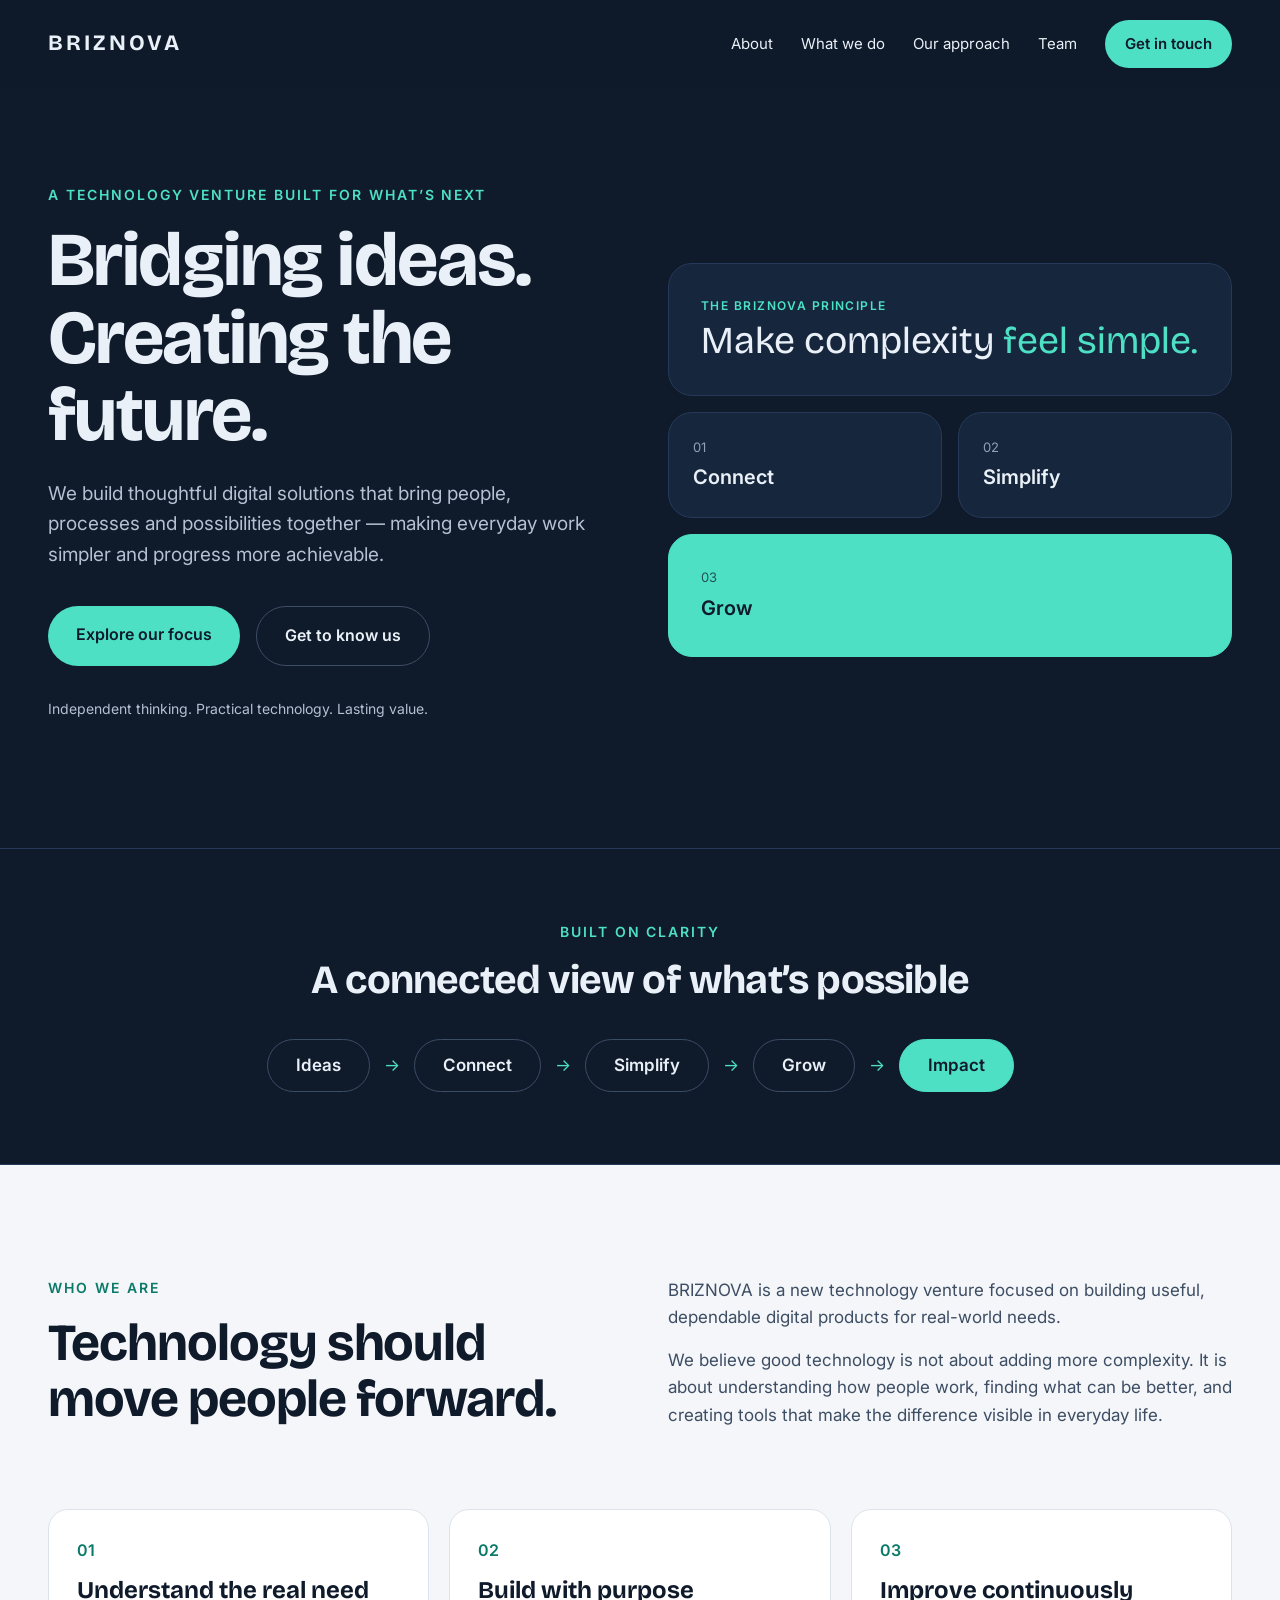
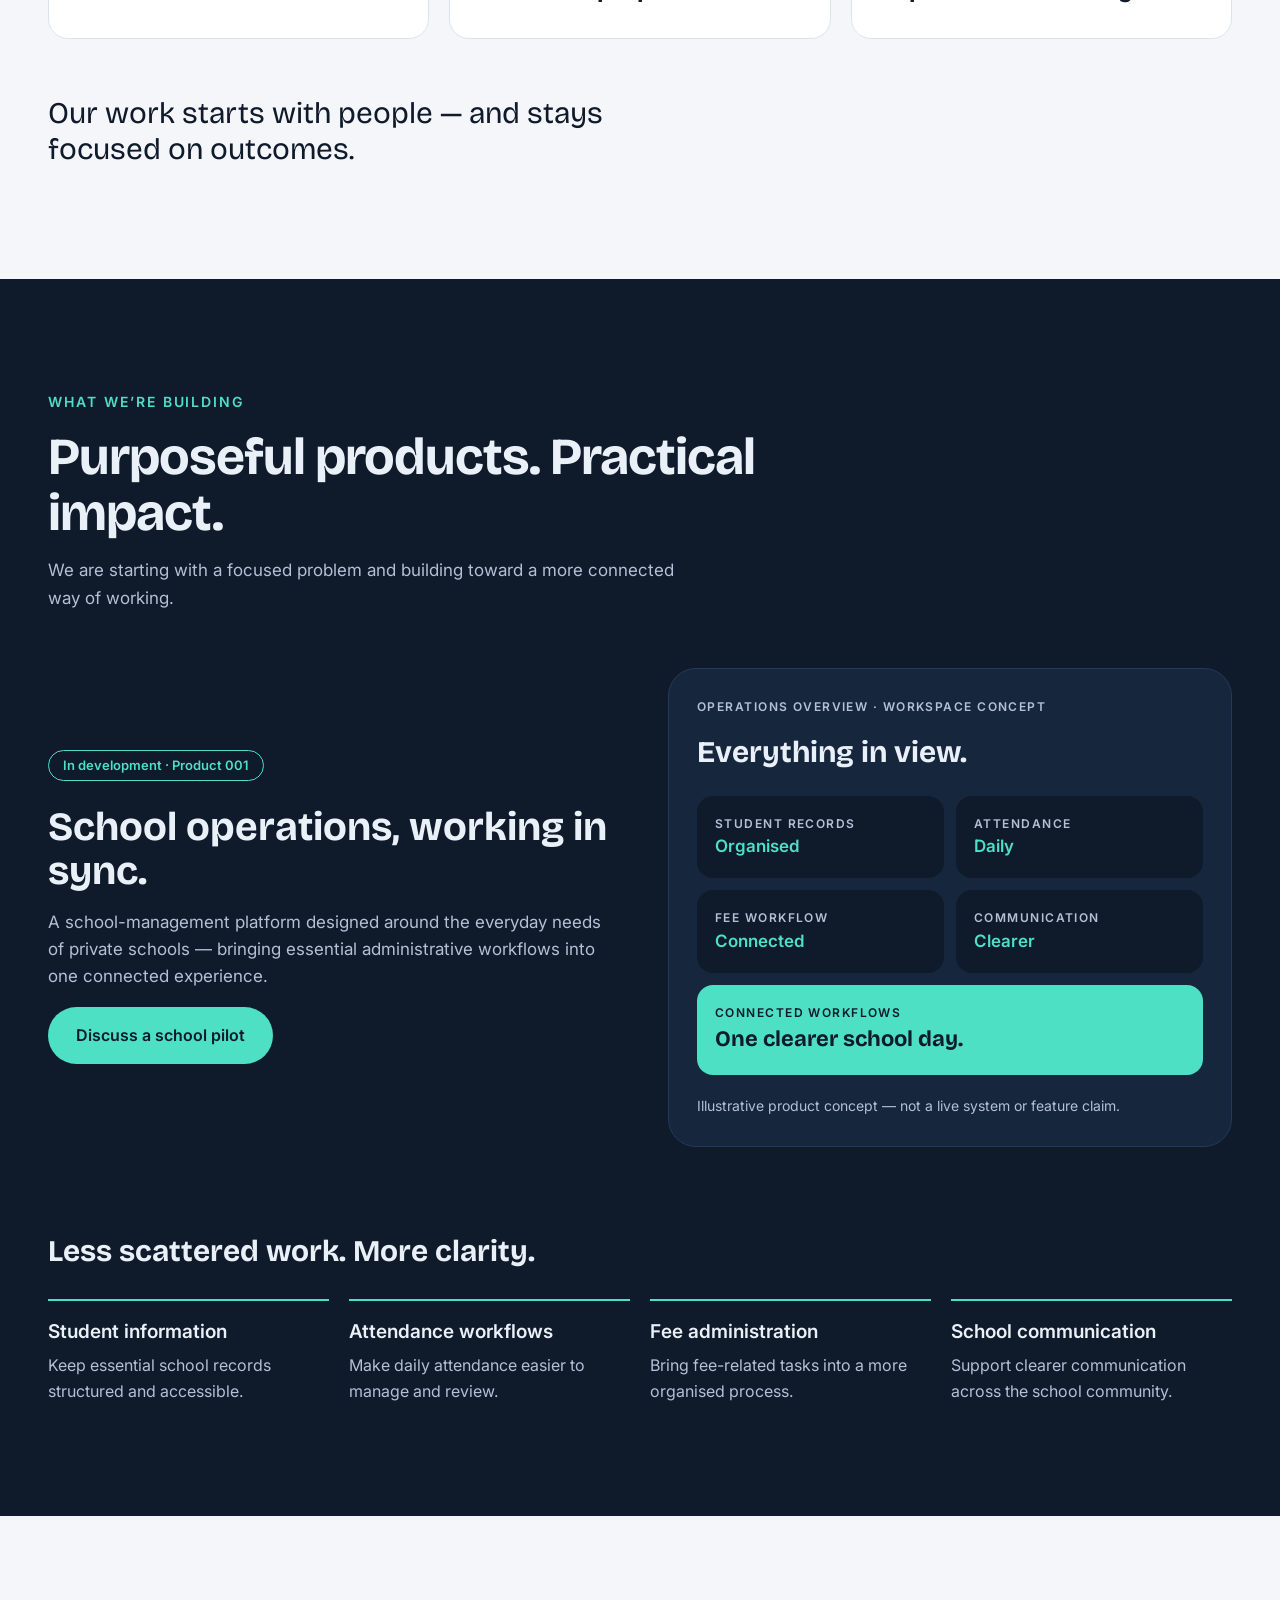
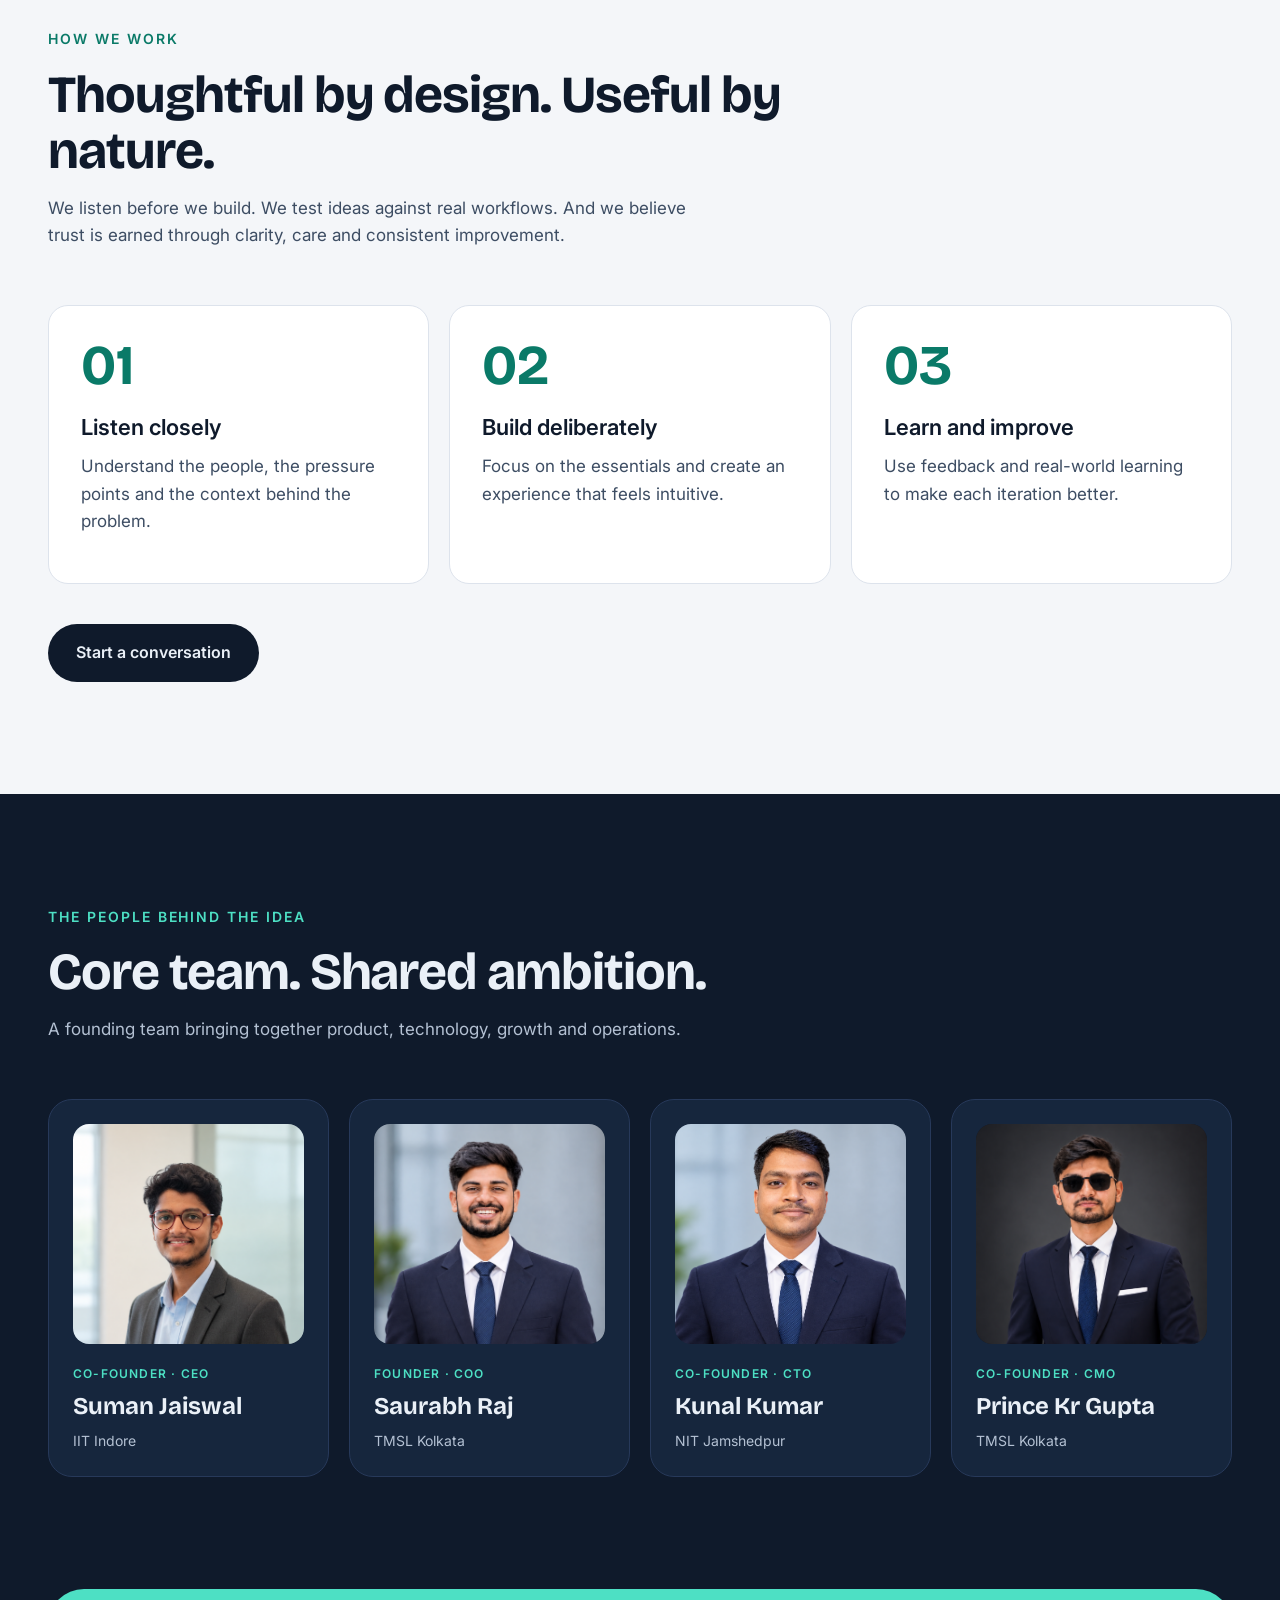
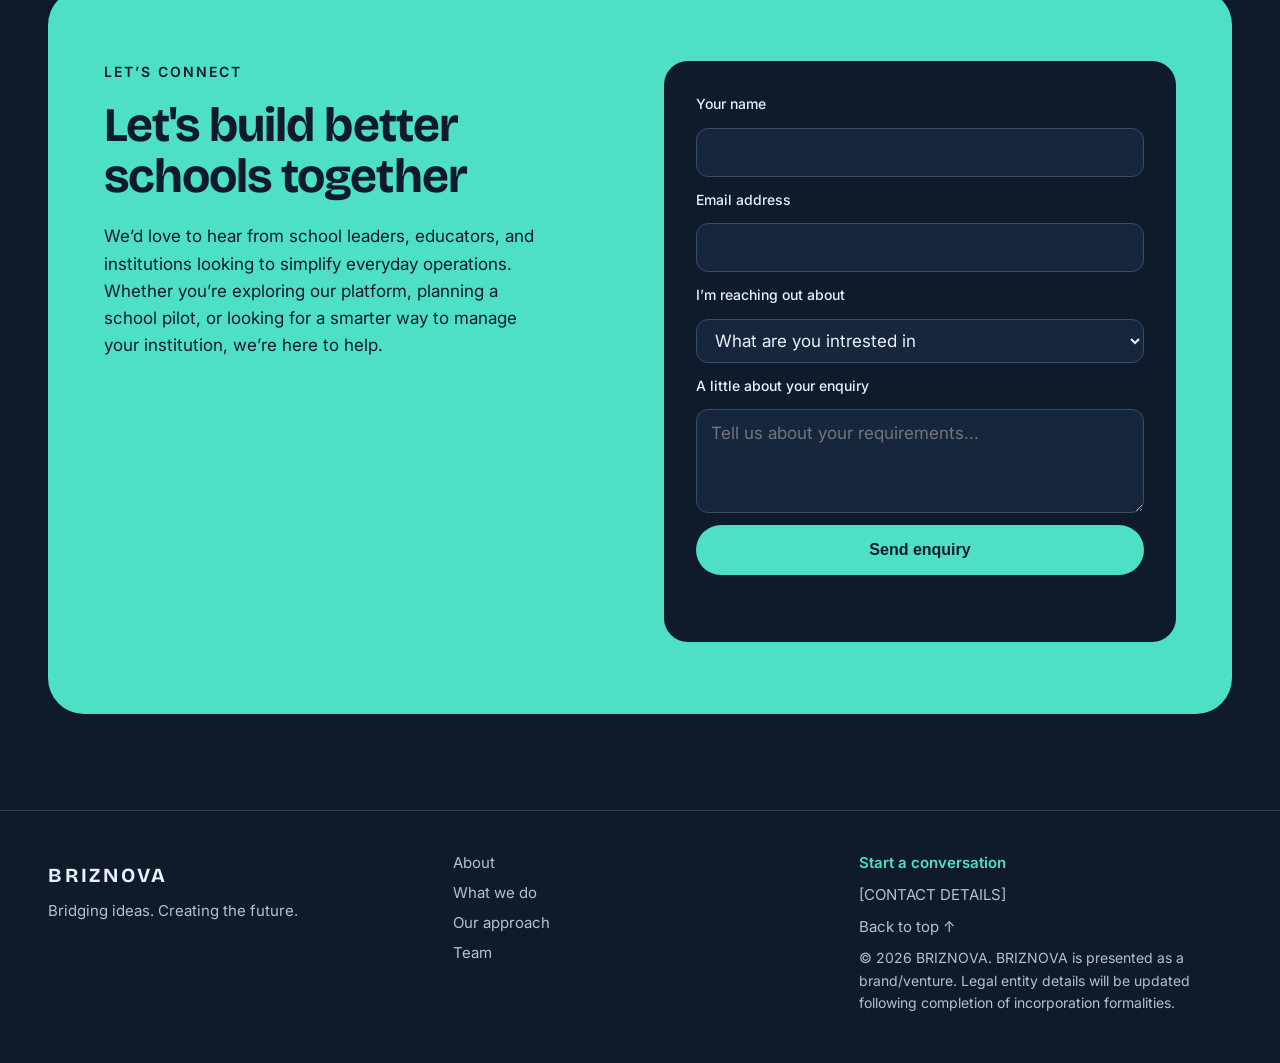
==== commit 219ccf01: "dropdown changes" ====
--- a/index.html
+++ b/index.html
@@ -138,8 +138,8 @@
   <section id="contact" class="contact">
     <div>
       <p class="eyebrow dark">Let’s connect</p>
-      <h2>Have a challenge worth solving?</h2>
-      <p>We’d like to hear from school leaders, educators and people who believe everyday systems can work better.</p>
+      <h2>Let's build better schools together</h2>
+      <p>We’d love to hear from school leaders, educators, and institutions looking to simplify everyday operations. Whether you’re exploring our platform, planning a school pilot, or looking for a smarter way to manage your institution, we’re here to help.</p>
     </div>
     <form id="enquiry" class="form" novalidate>
       <label for="name">Your name</label>
@@ -148,12 +148,18 @@
       <input id="email" name="email" type="email" autocomplete="email" required>
       <label for="topic">I’m reaching out about</label>
       <select id="topic" name="topic">
-        <option>School pilot or product discussion</option>
-        <option>Partnership</option>
+        <option value="" selected disabled hidden>What are you intrested in</option>
+        <option>Book a Product Demo</option>
+        <option>School Management Software</option>
+        <option>School Pilot Program</option>
+        <option>Institutional Partnership</option>
+        <option>Pricing & Plans</option>
+        <option>Technical Support</option>
         <option>General enquiry</option>
+        <option>Other</option>
       </select>
       <label for="message">A little about your enquiry</label>
-      <textarea id="message" name="message" rows="3"></textarea>
+      <textarea id="message" name="message" rows="3" placeholder="Tell us about your requirements..."></textarea>
       <button class="btn" type="submit">Send enquiry</button>
       <p id="form-status" class="status" role="status" aria-live="polite"></p>
     </form>
